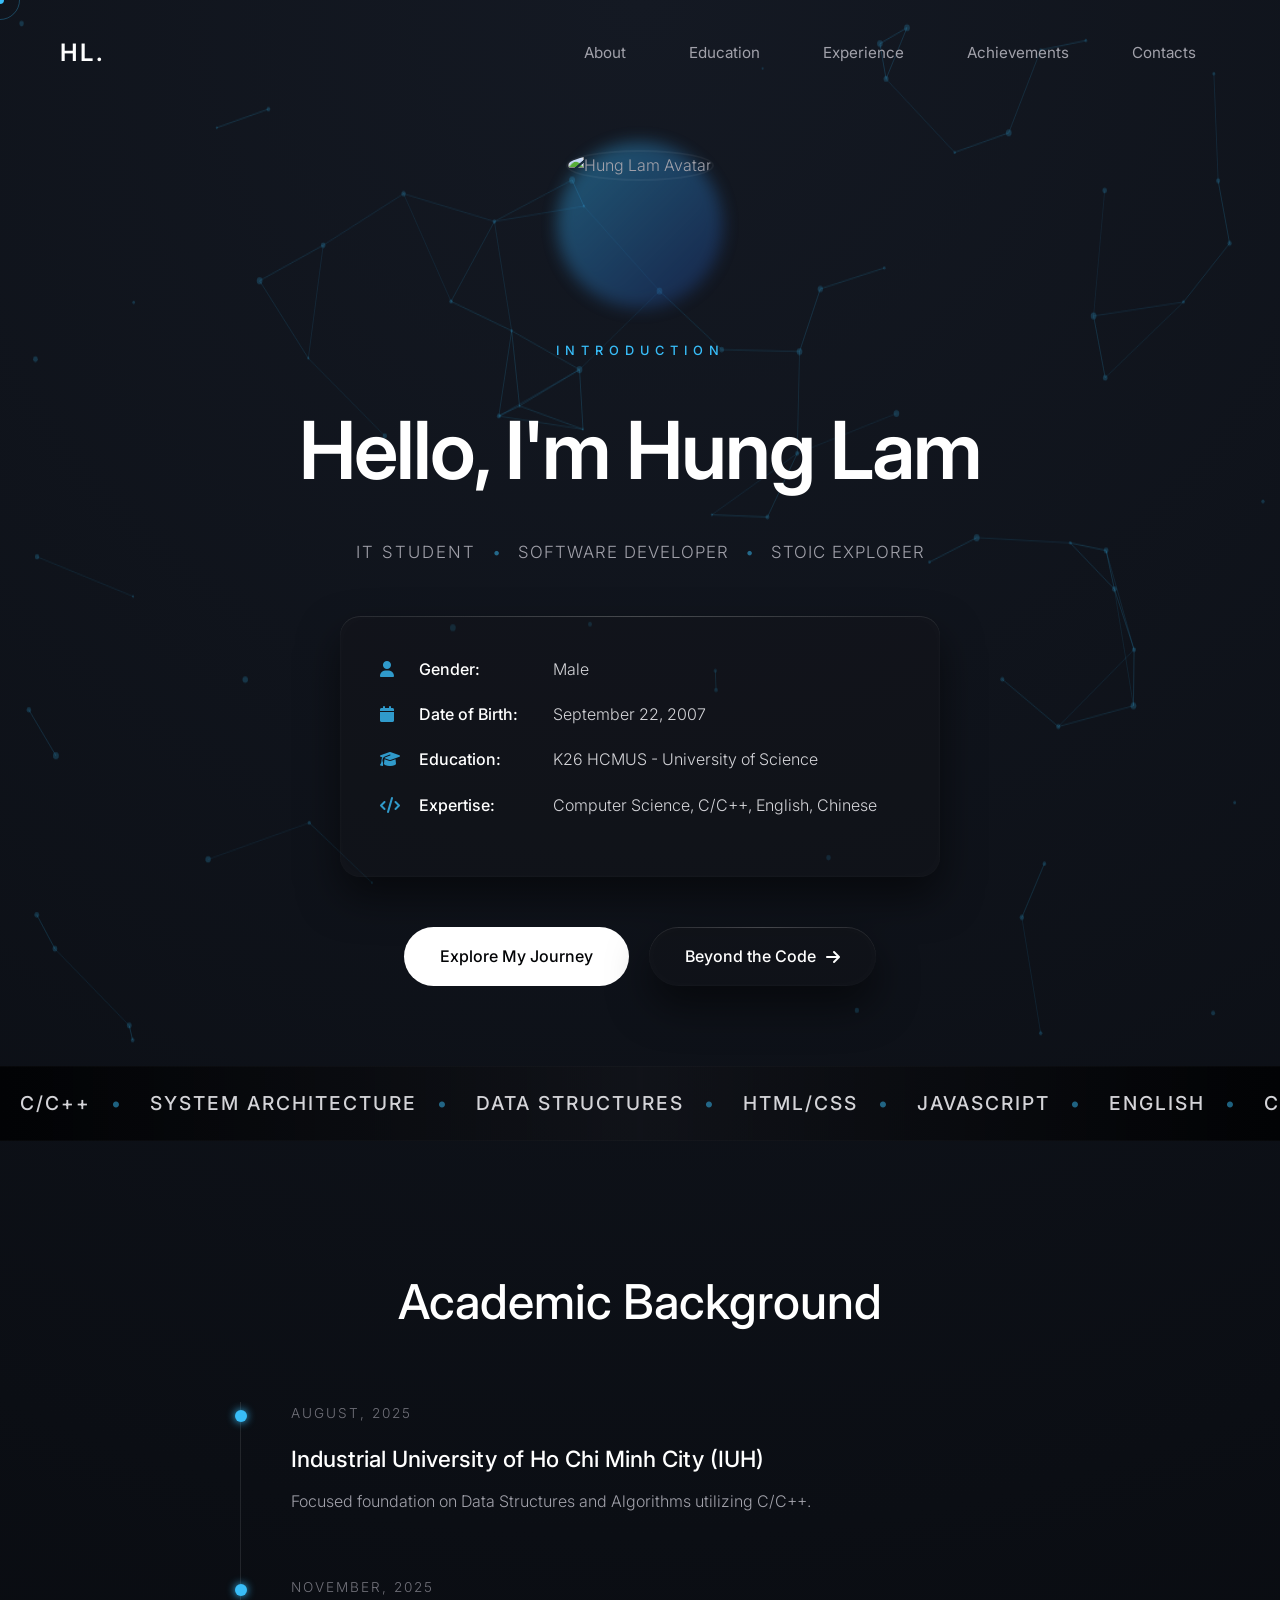
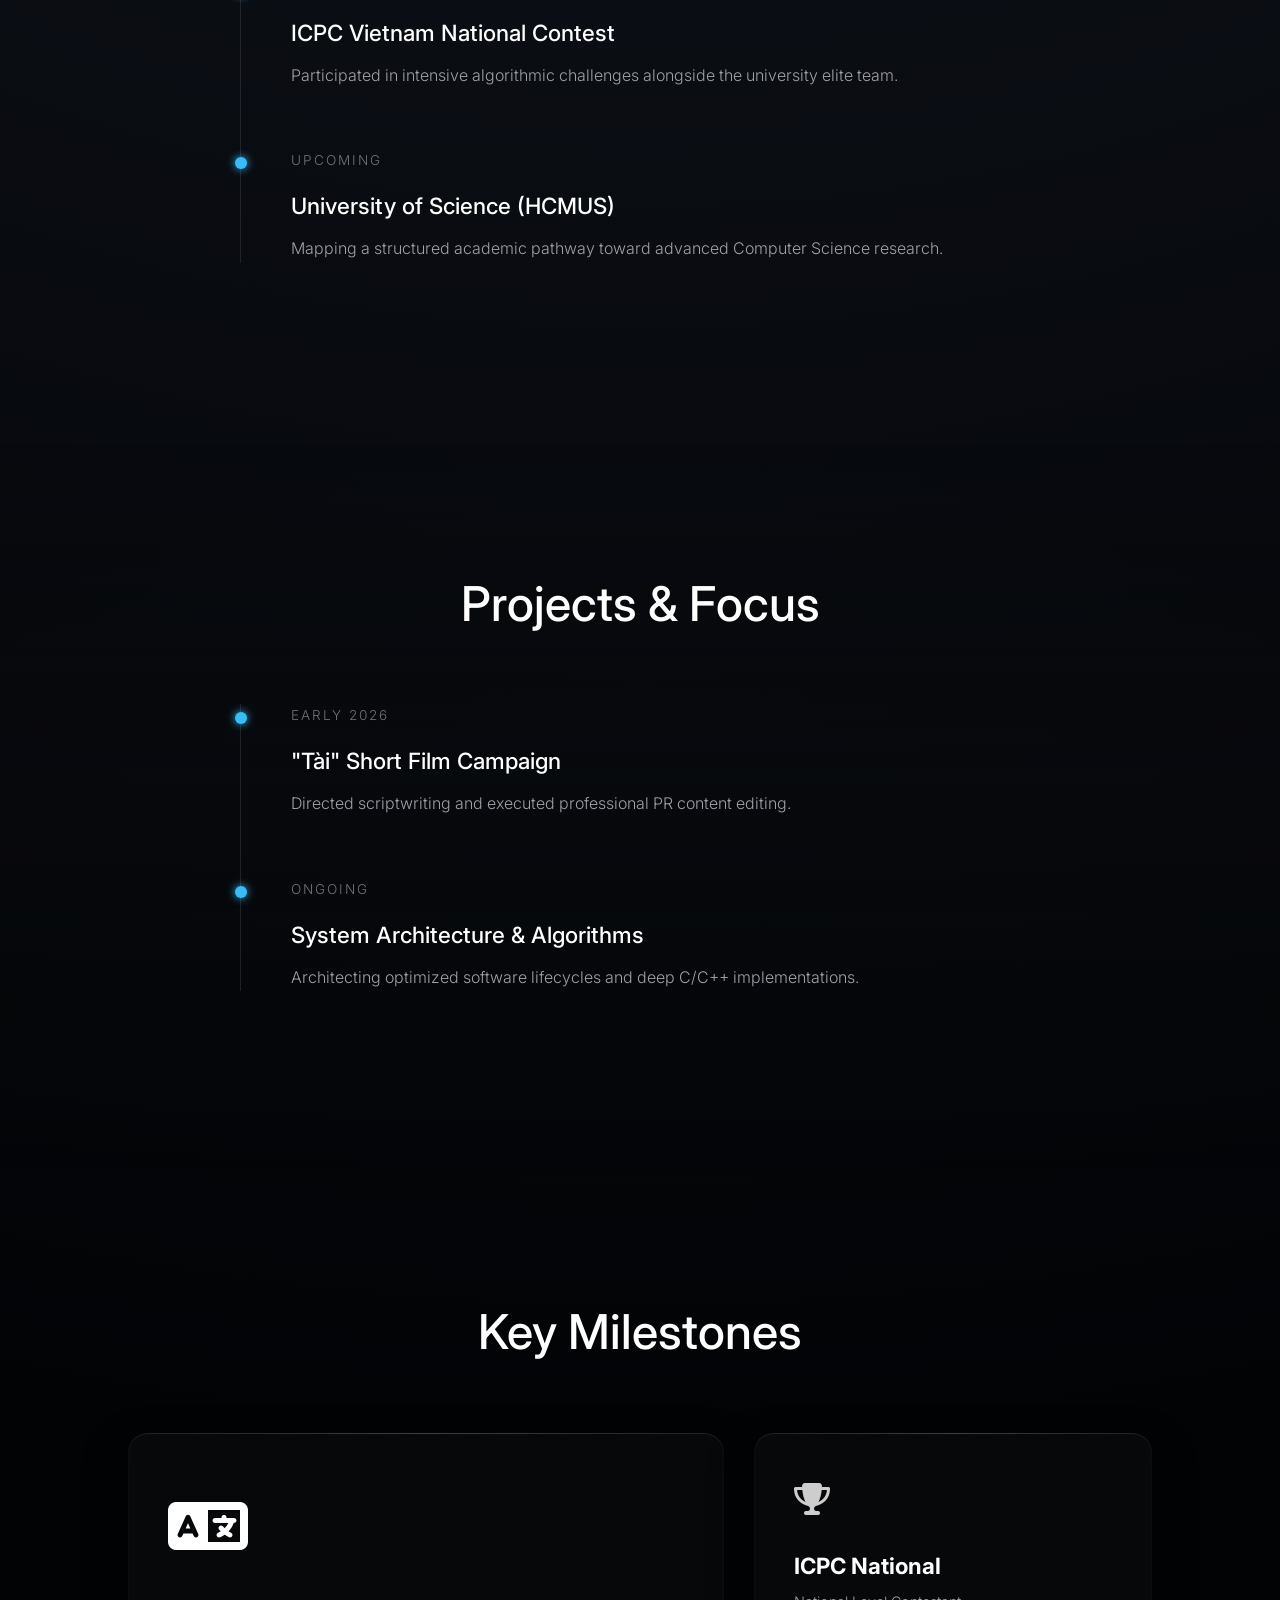
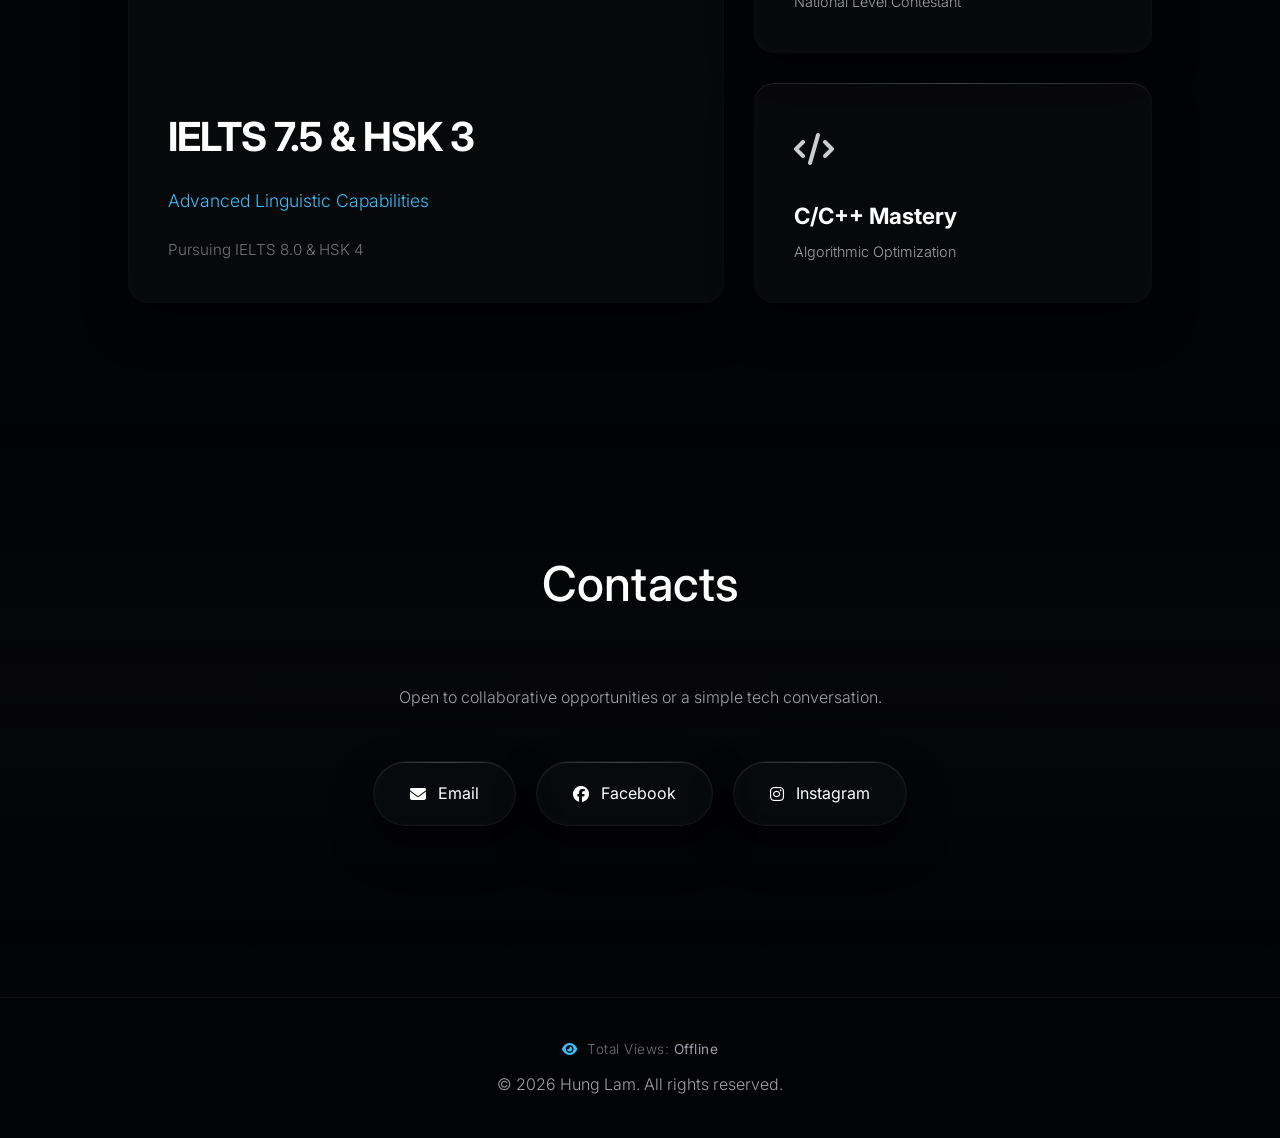
==== index.html @ 155fb76d "Little Update" ====
<!DOCTYPE html>
<html lang="en">
<head>
    <meta charset="UTF-8">
    <meta name="viewport" content="width=device-width, initial-scale=1.0">
    <title>Hung Lam | Premium Portfolio</title>
    
    <!-- SEO & Open Graph Meta Tags -->
    <meta name="description" content="Hung Lam - Software Developer & IT Student. Exploring System Architecture, C/C++ and Aesthetic Web Design.">
    <meta property="og:title" content="Hung Lam | Premium Portfolio">
    <meta property="og:description" content="Software Developer & IT Student. Exploring System Architecture, C/C++ and Aesthetic Web Design.">
    <meta property="og:image" content="https://raw.githubusercontent.com/07hunglam/my-portifolio/main/hunglam.jpg">
    <meta property="og:url" content="https://hunglam.dev">
    <meta property="og:type" content="website">
    <meta name="twitter:card" content="summary_large_image">
    
    <link rel="icon" type="image/png" href="logo.avif">
    <link rel="stylesheet" href="style.css">
    <link href="https://fonts.googleapis.com/css2?family=Inter:wght@300;400;500;600&display=swap" rel="stylesheet">
    <link rel="stylesheet" href="https://cdnjs.cloudflare.com/ajax/libs/font-awesome/6.4.0/css/all.min.css">
</head>
<body>

    <!-- PRELOADER -->
    <div id="preloader">
        <div class="preloader-content">
            <div class="logo-outline">HL.</div>
            <div class="loading-bar-container">
                <div class="loading-bar"></div>
            </div>
        </div>
    </div>    <div class="custom-cursor"></div>
    <div class="custom-cursor-follower"></div>

    <div class="page-transition">
        
        <div class="shape shape-1"></div>
        <div class="shape shape-2"></div>
        <div class="shape shape-3"></div>

        <nav class="navbar scroll-animate" style="--delay: 0.05s;">
            <div class="nav-logo">HL.</div>
            <ul class="nav-links">
                <div class="nav-indicator"></div>
                <li><a href="#about">About</a></li>
                <li><a href="#education">Education</a></li>
                <li><a href="#experience">Experience</a></li>
                <li><a href="#achievements">Achievements</a></li>
                <li><a href="#contact">Contacts</a></li>
            </ul>
        </nav>

        <header class="hero" id="about">
            <canvas id="hero-canvas"></canvas>
            <div class="hero-content">
                <div class="hero-avatar scroll-animate" style="--delay: 0.1s">
                    <div class="liquid-ring"></div>
                    <img src="hunglam.jpg" alt="Hung Lam Avatar">
                </div>

                <p class="greeting scroll-animate" style="--delay: 0.15s">INTRODUCTION</p>
                <h1 class="scroll-animate" style="--delay: 0.2s">Hello, I'm Hung Lam</h1>
                <p class="tagline scroll-animate" style="--delay: 0.25s">
                    <span style="letter-spacing: 2px;">IT STUDENT</span> 
                    <span class="accent-dot">•</span> SOFTWARE DEVELOPER 
                    <span class="accent-dot">•</span> STOIC EXPLORER
                </p>
                
                <div class="personal-info-card glass-panel scroll-animate" style="--delay: 0.3s">
                    <ul>
                        <li><i class="fa-solid fa-user"></i> <strong>Gender:</strong> Male</li>
                        <li><i class="fa-solid fa-calendar"></i> <strong>Date of Birth:</strong> September 22, 2007</li>
                        <li><i class="fa-solid fa-graduation-cap"></i> <strong>Education:</strong> K26 HCMUS - University of Science</li>
                        <li><i class="fa-solid fa-code"></i> <strong>Expertise:</strong> Computer Science, C/C++, English, Chinese</li>
                    </ul>
                </div>
                
                <div class="hero-buttons scroll-animate" style="--delay: 0.35s">
                    <a href="#experience" class="btn-primary">Explore My Journey</a>
                    <a href="about.html" class="btn-secondary glass-panel">Beyond the Code <i class="fa-solid fa-arrow-right"></i></a>
                </div>
            </div>
        </header>

        <!-- INFINITE SKILLS MARQUEE -->
        <div class="marquee-container scroll-animate" style="--delay: 0.4s">
            <div class="marquee-content">
                <span>C/C++</span><span class="dot">•</span>
                <span>System Architecture</span><span class="dot">•</span>
                <span>Data Structures</span><span class="dot">•</span>
                <span>HTML/CSS</span><span class="dot">•</span>
                <span>JavaScript</span><span class="dot">•</span>
                <span>English</span><span class="dot">•</span>
                <span>Chinese</span><span class="dot">•</span>
                <!-- Duplicate for seamless scroll -->
                <span>C/C++</span><span class="dot">•</span>
                <span>System Architecture</span><span class="dot">•</span>
                <span>Data Structures</span><span class="dot">•</span>
                <span>HTML/CSS</span><span class="dot">•</span>
                <span>JavaScript</span><span class="dot">•</span>
                <span>English</span><span class="dot">•</span>
                <span>Chinese</span><span class="dot">•</span>
            </div>
        </div>

        <section id="education" class="section">
            <h2 class="section-title scroll-animate" style="--delay: 0.05s">Academic Background</h2>
            <div class="timeline">
                <div class="timeline-item scroll-animate" style="--delay: 0.1s">
                    <span class="date">August, 2025</span>
                    <h3>Industrial University of Ho Chi Minh City (IUH)</h3>
                    <p>Focused foundation on Data Structures and Algorithms utilizing C/C++.</p>
                </div>
                <div class="timeline-item scroll-animate" style="--delay: 0.15s">
                    <span class="date">November, 2025</span>
                    <h3>ICPC Vietnam National Contest</h3>
                    <p>Participated in intensive algorithmic challenges alongside the university elite team.</p>
                </div>
                <div class="timeline-item scroll-animate" style="--delay: 0.2s">
                    <span class="date">Upcoming</span>
                    <h3>University of Science (HCMUS)</h3>
                    <p>Mapping a structured academic pathway toward advanced Computer Science research.</p>
                </div>
            </div>
        </section>

        <section id="experience" class="section bg-darker">
            <h2 class="section-title scroll-animate" style="--delay: 0.05s">Projects & Focus</h2>
            <div class="timeline">
                <div class="timeline-item scroll-animate" style="--delay: 0.1s">
                    <span class="date">Early 2026</span>
                    <h3>"Tài" Short Film Campaign</h3>
                    <p>Directed scriptwriting and executed professional PR content editing.</p>
                </div>
                <div class="timeline-item scroll-animate" style="--delay: 0.15s">
                    <span class="date">Ongoing</span>
                    <h3>System Architecture & Algorithms</h3>
                    <p>Architecting optimized software lifecycles and deep C/C++ implementations.</p>
                </div>
            </div>
        </section>

        <section id="achievements" class="section">
            <h2 class="section-title scroll-animate" style="--delay: 0.05s">Key Milestones</h2>
            <div class="achievements-grid">
                <div class="achievement-card ach-large glass-panel scroll-animate" style="--delay: 0.1s">
                    <div class="ach-icon"><i class="fa-solid fa-language"></i></div>
                    <div>
                        <h3>IELTS 7.5 & HSK 3</h3>
                        <p>Advanced Linguistic Capabilities</p>
                        <span style="color: #71717a; font-size: 0.95rem;">Pursuing IELTS 8.0 & HSK 4</span>
                    </div>
                </div>
                
                <div class="achievement-card ach-small glass-panel scroll-animate" style="--delay: 0.15s">
                    <div class="ach-icon"><i class="fa-solid fa-trophy"></i></div>
                    <h3>ICPC National</h3>
                    <p style="color: #a1a1aa; font-size: 0.9rem;">National Level Contestant</p>
                </div>
                
                <div class="achievement-card ach-small glass-panel scroll-animate" style="--delay: 0.2s">
                    <div class="ach-icon"><i class="fa-solid fa-code"></i></div>
                    <h3>C/C++ Mastery</h3>
                    <p style="color: #a1a1aa; font-size: 0.9rem;">Algorithmic Optimization</p>
                </div>
            </div>
        </section>

        <section id="contact" class="section bg-darker">
            <h2 class="section-title scroll-animate" style="--delay: 0.05s">Contacts</h2>
            <div class="contact-container">
                <p class="scroll-animate" style="--delay: 0.1s">Open to collaborative opportunities or a simple tech conversation.</p>
                <div class="contact-links">
                    <a href="mailto:hunglam220907@gmail.com" class="social-btn glass-panel scroll-animate" style="--delay: 0.15s"><i class="fa-solid fa-envelope"></i> Email</a>
                    <a href="https://www.facebook.com/07.hunglam/" target="_blank" class="social-btn glass-panel scroll-animate" style="--delay: 0.2s"><i class="fa-brands fa-facebook"></i> Facebook</a>
                    <a href="https://www.instagram.com/07_hunglam/" target="_blank" class="social-btn glass-panel scroll-animate" style="--delay: 0.25s"><i class="fa-brands fa-instagram"></i> Instagram</a>
                </div>
            </div>
        </section>

        <footer>
            <div class="footer-analytics" style="font-size: 0.85rem; color: #71717a; margin-bottom: 10px; font-weight: 300; letter-spacing: 0.5px;">
                <i class="fa-solid fa-eye" style="margin-right: 5px; color: #38bdf8;"></i> Total Views: <span id="view-counter" style="color: #a1a1aa; font-weight: 400;">Loading...</span>
            </div>
            <p>&copy; 2026 Hung Lam. All rights reserved.</p>
            <a href="#about" class="back-to-top" id="backToTop">
                <i class="fa-solid fa-arrow-up"></i>
            </a>
        </footer>
    </div>

    <script src="js/main.js"></script>
    
</body>
</html>
---- style.css ----
/* ====================================================
   RESET & CƠ BẢN
   ==================================================== */
@import url('https://fonts.googleapis.com/css2?family=Playfair+Display:ital,wght@0,400;0,600;0,700;1,400;1,600;1,700&display=swap');

* { margin: 0; padding: 0; box-sizing: border-box; font-family: 'Inter', sans-serif; }
html { scroll-behavior: smooth; }
body {
    background-color: #020305; color: #a1a1aa; line-height: 1.7; font-weight: 300;
    position: relative; overflow-x: hidden;
    background-image: radial-gradient(circle at 50% 0%, rgba(20,25,35,1) 0%, rgba(2,3,5,1) 70%);
}

/* --- SCROLLBAR SIÊU MỎNG CHUẨN APPLE (3px) --- */
::-webkit-scrollbar { width: 3px; height: 3px; }
::-webkit-scrollbar-track { background: #020305; }
::-webkit-scrollbar-thumb { background: var(--accent-color, #38bdf8); border-radius: 10px; }

/* ====================================================
   HIỆU ỨNG CHUYỂN TRANG
   ==================================================== */
.page-transition { animation: pageFadeIn 0.8s cubic-bezier(0.16, 1, 0.3, 1) forwards; will-change: opacity, transform; }
@keyframes pageFadeIn { from { opacity: 0; transform: translateY(15px); } to { opacity: 1; transform: translateY(0); } }

/* ====================================================
   LỚP KÍNH PREMIUM (INSET SHADOW 3 LỚP + MƯỢT HƠN)
   ==================================================== */
.glass-panel {
    background: rgba(20, 21, 26, 0.3);
    backdrop-filter: blur(16px) saturate(180%); -webkit-backdrop-filter: blur(16px) saturate(180%);
    border-radius: 20px; position: relative; overflow: hidden;
    box-shadow: 
        0 20px 40px rgba(0, 0, 0, 0.5), 
        inset 0 1px 0 rgba(255, 255, 255, 0.08), 
        inset 0 0 20px rgba(255, 255, 255, 0.02),
        inset 0 0 0 1px rgba(255, 255, 255, 0.01);
}

.glass-panel::before {
    content: ''; position: absolute; top: 0; left: 0; right: 0; height: 1px;
    background: linear-gradient(90deg, transparent 0%, rgba(255,255,255,0.15) 50%, transparent 100%);
    z-index: 10; pointer-events: none;
}

.glass-panel::after {
    content: ''; position: absolute; top: 0; left: -150%; width: 50%; height: 100%;
    background: linear-gradient(to right, transparent, rgba(255,255,255,0.03), transparent);
    transform: skewX(-25deg);
    transition: transform 1.2s cubic-bezier(0.16, 1, 0.3, 1);
    z-index: 10; pointer-events: none;
}
.glass-panel:hover::after { transform: translateX(350%); }

/* ====================================================
   NAVBAR & HERO SECTION
   ==================================================== */
.navbar {
    position: fixed; top: 0; width: 100%; display: flex; justify-content: space-between; align-items: center;
    padding: 30px 60px; z-index: 1000; background: transparent; transition: padding 0.4s ease, background-color 0.4s ease;
}

.navbar.scrolled {
    background: rgba(2, 3, 5, 0.6); 
    backdrop-filter: blur(28px) saturate(180%); -webkit-backdrop-filter: blur(28px) saturate(180%);
    padding: 15px 60px;
    border-bottom: 1px solid rgba(255, 255, 255, 0.03);
    box-shadow: 0 10px 30px rgba(0, 0, 0, 0.5);
}

.nav-logo { font-size: 1.5rem; font-weight: 600; color: #ffffff; letter-spacing: 3px; }
.nav-links { list-style: none; display: flex; gap: 15px; position: relative; }
.nav-indicator {
    position: absolute; background: rgba(255, 255, 255, 0.08); 
    border-radius: 50px; transition: all 0.3s cubic-bezier(0.25, 1, 0.3, 1);
    opacity: 0; transform: scale(0.8); pointer-events: none; z-index: 0;
}
.nav-links li { position: relative; z-index: 1; }
.nav-links a { display: inline-block; color: #a1a1aa; text-decoration: none; font-weight: 400; font-size: 0.95rem; padding: 10px 24px; transition: color 0.3s; }
.nav-links li:hover a { color: #ffffff; }

.hero { min-height: 100vh; display: flex; justify-content: center; align-items: center; text-align: center; padding-top: 150px; padding-bottom: 80px; position: relative; z-index: 10; }
.hero-avatar { width: 150px; height: 150px; margin: 0 auto 40px; position: relative; }
.hero-avatar img { width: 100%; height: 100%; object-fit: cover; border-radius: 50%; position: relative; z-index: 2; border: 2px solid rgba(255,255,255,0.05); }
.liquid-ring { position: absolute; top: -8px; left: -8px; right: -8px; bottom: -8px; background: linear-gradient(135deg, #38bdf8, #1e3a8a); z-index: 1; opacity: 0.4; filter: blur(8px); border-radius: 50%; }

.greeting { font-size: 0.8rem; letter-spacing: 6px; color: #38bdf8; margin-bottom: 20px; font-weight: 500;}
.hero h1 { font-size: 5rem; font-weight: 600; color: #ffffff; margin-bottom: 20px; letter-spacing: -2px; }
.tagline { font-size: 1.05rem; color: #a1a1aa; margin-bottom: 50px; letter-spacing: 1px; }
.tagline .accent-dot { color: #38bdf8; margin: 0 10px; opacity: 0.5; }

.personal-info-card { padding: 40px; max-width: 600px; margin: 0 auto 50px; text-align: left; }
.personal-info-card li { margin-bottom: 18px; font-size: 1rem; color: #d4d4d8; list-style: none;}
.personal-info-card li strong { color: #ffffff; font-weight: 500; display: inline-block; width: 130px;}
.personal-info-card i { color: #38bdf8; margin-right: 15px; width: 20px; opacity: 0.8;}

.hero-buttons { display: flex; justify-content: center; gap: 20px; }
.btn-primary, .btn-secondary { display: inline-flex; align-items: center; justify-content: center; gap: 10px; padding: 16px 36px; text-decoration: none; font-weight: 500; border-radius: 50px; transition: transform 0.2s ease, box-shadow 0.2s; }
.btn-primary { background: #ffffff; color: #020305; }
.btn-primary:hover { transform: translateY(-2px); box-shadow: 0 10px 20px rgba(255,255,255,0.1); }
.btn-secondary { color: #ffffff; }
.btn-secondary:hover { transform: translateY(-2px); border-color: rgba(56, 189, 248, 0.5); }

/* ====================================================
   TIMELINE
   ==================================================== */
.timeline { max-width: 800px; margin: 0 auto; border-left: 1px solid rgba(255, 255, 255, 0.1); padding-left: 50px; }
.timeline-item { margin-bottom: 60px; position: relative; transition: transform 0.2s ease; cursor: pointer; }
.timeline-item:hover { transform: translateX(5px); }

.timeline-item::before {
    content: ''; position: absolute; left: -56px; top: 8px; width: 12px; height: 12px;
    background: #38bdf8; border-radius: 50%; box-shadow: 0 0 8px #38bdf8;
    animation: pulseDot 2.5s infinite;
}
@keyframes pulseDot {
    0% { box-shadow: 0 0 0 0 rgba(56, 189, 248, 0.5); }
    70% { box-shadow: 0 0 0 12px rgba(56, 189, 248, 0); }
    100% { box-shadow: 0 0 0 0 rgba(56, 189, 248, 0); }
}

.timeline-item h3 { color: #ffffff; font-size: 1.4rem; font-weight: 500; margin-bottom: 10px; }
.timeline-item:hover h3 { color: #38bdf8; }
.timeline-item .date { display: block; color: #71717a; font-size: 0.85rem; letter-spacing: 2px; margin-bottom: 15px; text-transform: uppercase; }

/* ====================================================
   THÀNH TỰU 
   ==================================================== */
.achievements-grid { display: grid; grid-template-columns: 1.5fr 1fr; gap: 30px; max-width: 1100px; margin: 0 auto; }
.achievement-card { padding: 40px; display: flex; flex-direction: column; justify-content: space-between; transition: transform 0.2s ease, border-color 0.2s; cursor: pointer; }
.achievement-card:hover { transform: translateY(-3px); border-color: rgba(56, 189, 248, 0.3); }
.ach-large { grid-row: span 2; }
.ach-large .ach-icon { font-size: 4rem; margin-bottom: 40px; color: #ffffff; }
.ach-large h3 { font-size: 2.5rem; letter-spacing: -1px; margin-bottom: 15px; color: #ffffff; }
.ach-large p { font-size: 1.1rem; color: #38bdf8; margin-bottom: 20px;}
.ach-small { height: 220px; }
.ach-small .ach-icon { font-size: 2rem; margin-bottom: 20px; color: #ffffff; opacity: 0.8; }
.ach-small h3 { font-size: 1.4rem; color: #ffffff; margin-bottom: 5px; }

/* ====================================================
   SCROLL ANIMATIONS 
   ==================================================== */
.scroll-animate {
    opacity: 0; transform: translateY(15px); 
    transition: opacity 0.5s ease-out, transform 0.5s ease-out;
    transition-delay: var(--delay, 0.05s); will-change: opacity, transform; 
}
.scroll-animate.show { opacity: 1; transform: translateY(0); }

.section { padding: 120px 10%; position: relative; z-index: 10; }
.section-title { font-size: 3rem; color: #ffffff; margin-bottom: 60px; text-align: center; font-weight: 500; }
.bg-darker { background: linear-gradient(180deg, rgba(10,11,15,0) 0%, rgba(10,11,15,0.4) 50%, rgba(10,11,15,0) 100%); }

.contact-container { text-align: center; max-width: 650px; margin: 0 auto; }
.contact-links { display: flex; justify-content: center; gap: 20px; margin-top: 50px; }
.social-btn { padding: 18px 36px; color: #ffffff; text-decoration: none; border-radius: 50px; font-weight: 400; display: flex; align-items: center; gap: 12px; transition: transform 0.2s, color 0.2s; border: 1px solid rgba(255,255,255,0.05); }
.social-btn:hover { transform: translateY(-2px); color: #38bdf8;}

footer { text-align: center; padding: 40px 0; border-top: 1px solid rgba(255,255,255,0.05); margin-top: 50px; }

/* ====================================================
   HOVER GLASS PANEL GLOW EFFECT
   ==================================================== */
.glass-panel {
    transition: transform 0.3s cubic-bezier(0.16, 1, 0.3, 1), border-color 0.3s ease, box-shadow 0.3s ease;
    will-change: transform, box-shadow;
}
.glass-panel:hover {
    border-color: rgba(var(--accent-rgb, 56, 189, 248), 0.2) !important;
    box-shadow: 
        0 30px 60px rgba(0, 0, 0, 0.5), 
        0 0 40px rgba(var(--accent-rgb, 56, 189, 248), 0.15),
        inset 0 1px 0 rgba(255, 255, 255, 0.15) !important;
}

/* ====================================================
   CUSTOM MAGNETIC CURSOR DESIGN
   ==================================================== */
@media (min-width: 901px) {
    body { cursor: none; }
    a, button, .social-btn, .btn-primary, .btn-secondary, .nav-links a { cursor: none; }
    
    .custom-cursor {
        width: 8px; height: 8px; background-color: var(--accent-color, #38bdf8);
        border-radius: 50%; position: fixed; transform: translate(-50%, -50%);
        pointer-events: none; z-index: 9999; transition: width 0.2s, height 0.2s;
    }
    .custom-cursor-follower {
        width: 40px; height: 40px; border: 1px solid rgba(var(--accent-rgb, 56, 189, 248), 0.3);
        border-radius: 50%; position: fixed; transform: translate(-50%, -50%);
        pointer-events: none; z-index: 9998;
        transition: transform 0.08s cubic-bezier(0.25, 1, 0.5, 1), width 0.2s, height 0.2s, border-radius 0.2s, background-color 0.2s;
    }
    .custom-cursor.hovered { scale: 0; }
    .custom-cursor-follower.hovered {
        width: 50px; height: 50px; background: rgba(var(--accent-rgb, 56, 189, 248), 0.1); border-color: var(--accent-color, #38bdf8);
    }
    .custom-cursor-follower.magnetic {
        border-radius: 50px; background: rgba(var(--accent-rgb, 56, 189, 248), 0.15); border-color: var(--accent-color, #38bdf8);
    }
}

/* ====================================================
   GIAO DIỆN ĐIỆN THOẠI
   ==================================================== */
@media (max-width: 900px) {
    .shape { display: none !important; }
    .navbar { padding: 15px 0; flex-direction: column; align-items: flex-start; gap: 15px; width: 100vw; overflow: hidden; }
    .navbar.scrolled { padding: 10px 0; }
    .nav-logo { padding: 0 5%; }
    .nav-links { width: 100%; display: flex; flex-wrap: nowrap; overflow-x: auto; -webkit-overflow-scrolling: touch; justify-content: flex-start; padding: 0 5% 5px 5%; gap: 12px; }
    .nav-links::-webkit-scrollbar { display: none; }
    .nav-links { -ms-overflow-style: none; scrollbar-width: none; }
    .nav-links li { flex-shrink: 0; }
    .nav-links a { display: block; white-space: nowrap; padding: 10px 22px; font-size: 0.9rem; background: rgba(255, 255, 255, 0.08); border-radius: 50px; border: 1px solid rgba(255, 255, 255, 0.05); }
    .nav-indicator { display: none !important; }
    .hero { padding-top: 130px; padding-bottom: 50px; }
    .hero h1 { font-size: 3.2rem; }
    .tagline span { display: block; margin-bottom: 5px; }
    .tagline .accent-dot { display: none; }
    .personal-info-card { width: 100%; margin: 0 auto 40px; padding: 25px 20px; box-sizing: border-box; }
    .personal-info-card li { font-size: 0.9rem; margin-bottom: 12px; word-wrap: break-word; }
    .personal-info-card li strong { display: inline-block; width: auto; min-width: 90px; color: #38bdf8; margin-right: 5px; }
    .personal-info-card i { display: none; }
    .hero-buttons { flex-direction: column; width: 100%; padding: 0 5%; gap: 15px; }
    .btn-primary, .btn-secondary { width: 100%; justify-content: center; font-size: 0.95rem; }
    .section { padding: 80px 5%; }
    .section-title { font-size: 2.2rem; margin-bottom: 40px; }
    .timeline { padding-left: 20px; }
    .timeline-item::before { left: -26.5px; width: 10px; height: 10px; }
    .timeline-item h3 { font-size: 1.2rem; }
    .achievements-grid { grid-template-columns: 1fr; gap: 20px;}
    .ach-large { grid-row: auto; padding: 30px; }
    .ach-large .ach-icon { font-size: 3rem; margin-bottom: 20px; }
    .ach-large h3 { font-size: 2rem; }
    .ach-small { height: auto; padding: 25px; }
    .contact-links { flex-direction: column; gap: 15px; }
    .social-btn { width: 100%; justify-content: center; }
}
/* --- NÚT CUỘN LÊN ĐẦU TRANG SMART BACK-TO-TOP --- */
.back-to-top {
    position: absolute;
    bottom: 40px;
    right: 40px;
    width: 46px;
    height: 46px;
    border-radius: 50%;
    background: rgba(20, 21, 26, 0.7); /* Lớp nền kính mờ nhẹ */
    backdrop-filter: blur(8px);
    -webkit-backdrop-filter: blur(8px);
    border: 1px solid rgba(255, 255, 255, 0.05);
    z-index: 999;
    display: flex;
    align-items: center;
    justify-content: center;
    color: #fff;
    text-decoration: none;
    opacity: 0;
    pointer-events: none;
    transition: opacity 0.4s ease, border-color 0.3s, box-shadow 0.3s;
    will-change: top;
}

/* Hiển thị khi người dùng cuộn xuống */
.back-to-top.visible {
    opacity: 1;
    pointer-events: auto;
    transform: translateY(0);
}

.back-to-top i {
    font-size: 0.95rem;
    transition: transform 0.3s;
}

/* Hiệu ứng nhích nhẹ mũi tên lên khi di chuột vào */
.back-to-top:hover i {
    transform: translateY(-3px);
    color: var(--accent-color, #38bdf8);
}

/* Tối ưu hiển thị trên điện thoại */
/* ====================================================
   GIAO DIỆN ĐIỆN THOẠI NÂNG CẤP (APP-LIKE EXPERIENCE)
   ==================================================== */
@media (max-width: 900px) {
    .shape { display: none !important; }

    .page-transition { 
        display: flex; 
        flex-direction: column;
    }

    /* --- Ý TƯỞNG 1: THANH ĐIỀU HƯỚNG ĐÁY (BOTTOM TAB BAR) --- */
    /* --- HIỆU ỨNG LIQUID GLASS CHO NAVBAR --- */
    .navbar {
        order: 2;
        position: relative !important;
        top: auto !important;
        bottom: auto !important;
        left: auto !important;
        margin: 10px auto 60px auto !important;
        width: 90vw !important;
        padding: 0 !important;
        flex-direction: row; 
        border-radius: 20px;
        
        /* Chìa khóa Liquid Glass: Nền cực trong, Blur cực mạnh */
        background: rgba(10, 12, 16, 0.35) !important;
        backdrop-filter: blur(35px) saturate(200%);
        -webkit-backdrop-filter: blur(35px) saturate(200%);
        border: 1px solid rgba(255, 255, 255, 0.05);
        /* Thêm ánh sáng lồi (inset) bóng bẩy như giọt nước */
        box-shadow: 
            0 20px 40px rgba(0, 0, 0, 0.4), 
            inset 0 1px 1px rgba(255, 255, 255, 0.15), 
            inset 0 -1px 1px rgba(255, 255, 255, 0.02);
        z-index: 1000;
    }
    #education { order: 3; }
    #experience { order: 4; }
    #achievements { order: 5; }
    #contact { order: 6; }
    footer { order: 7; }
    .nav-logo { display: none; } /* Ẩn logo để nhường chỗ cho Tab Bar */
    .nav-indicator { display: none !important; }

    /* --- Ý TƯỞNG 4: MẶT NẠ MỜ DẦN 2 BÊN VIỀN (FADE-OUT MASK) --- */
    .nav-links {
        width: 100%;
        display: flex;
        flex-wrap: nowrap;
        overflow-x: auto;
        -webkit-overflow-scrolling: touch;
        padding: 12px 15px;
        gap: 12px;
        scrollbar-width: none;
        /* Áp dụng Mask mờ dần ở mép trái và mép phải */
        -webkit-mask-image: linear-gradient(to right, transparent, black 5%, black 95%, transparent);
        mask-image: linear-gradient(to right, transparent, black 5%, black 95%, transparent);
    }
    .nav-links::-webkit-scrollbar { display: none; }
    .nav-links li { flex-shrink: 0; }
    .nav-links a {
        display: block;
        padding: 10px 22px;
        font-size: 0.9rem;
        background: rgba(255, 255, 255, 0.05);
        border-radius: 50px;
        border: 1px solid rgba(255, 255, 255, 0.02);
    }

    /* Đẩy vùng Hero xuống vì navbar không còn chiếm chỗ phía trên */
    .hero { order: 1; padding-top: 100px; padding-bottom: 20px; min-height: auto; }
    .hero h1 { font-size: 3.2rem; }
    .tagline span { display: block; margin-bottom: 5px; }
    .tagline .accent-dot { display: none; }
    .personal-info-card { width: 100%; margin: 0 auto 40px; padding: 25px 20px; box-sizing: border-box; }
    .personal-info-card li { font-size: 0.9rem; margin-bottom: 12px; word-wrap: break-word; }
    .personal-info-card li strong { display: inline-block; width: auto; min-width: 90px; color: #38bdf8; margin-right: 5px; }
    .personal-info-card i { display: none; }
    .hero-buttons { flex-direction: column; width: 100%; padding: 0 5%; gap: 15px; }
    .btn-primary, .btn-secondary { width: 100%; justify-content: center; font-size: 0.95rem; }

    .section { padding: 80px 5%; }
    .section-title { font-size: 2.2rem; margin-bottom: 40px; }
    .timeline { padding-left: 20px; }
    .timeline-item::before { left: -26.5px; width: 10px; height: 10px; }
    .timeline-item h3 { font-size: 1.2rem; }

    /* --- TỐI ƯU HIỂN THỊ THẺ MILESTONES (DỄ NHÌN, CÂN ĐỐI) --- */
    .achievements-grid {
        display: flex !important;
        flex-wrap: nowrap;
        overflow-x: auto;
        scroll-snap-type: x mandatory;
        scroll-padding: 0 7.5vw; /* Căn chỉnh hoàn hảo để thẻ nằm chính giữa */
        gap: 20px; /* Tăng khoảng cách không gian trống giữa các thẻ */
        padding-bottom: 25px;
        -webkit-overflow-scrolling: touch;
        scrollbar-width: thin;
        scrollbar-color: var(--accent-color, #38bdf8) rgba(255, 255, 255, 0.05);
        -webkit-mask-image: linear-gradient(to right, transparent, black 5%, black 95%, transparent);
        mask-image: linear-gradient(to right, transparent, black 5%, black 95%, transparent);
    }
    
    .achievements-grid::-webkit-scrollbar { display: block !important; height: 4px; }
    .achievements-grid::-webkit-scrollbar-track { background: rgba(255, 255, 255, 0.05); border-radius: 10px; margin: 0 5%; }
    .achievements-grid::-webkit-scrollbar-thumb { background: var(--accent-color, #38bdf8); border-radius: 10px; }

    .achievement-card {
        min-width: 75vw; /* Ép hẹp lại để thẻ tiếp theo luôn "ló" ra ở mép màn hình */
        min-height: 230px; /* Đồng bộ chiều cao cho mọi thẻ nhìn ngăn nắp hơn */
        scroll-snap-align: center; 
        flex-shrink: 0;
        padding: 30px 25px;
        display: flex;
        flex-direction: column;
        justify-content: center; /* Đẩy nội dung ra giữa trục dọc */
    }
    
    /* Cân đối lại tỷ lệ chữ cho vừa vặn, không bị tràn ngộp */
    .ach-large { padding: 30px 25px; }
    .ach-large .ach-icon { font-size: 2.2rem; margin-bottom: 15px; }
    .ach-large h3 { font-size: 1.6rem; letter-spacing: -0.5px; }
    .ach-large p { font-size: 0.95rem; margin-bottom: 15px; }
    
    .ach-small { padding: 30px 25px; }
    .ach-small .ach-icon { font-size: 1.8rem; margin-bottom: 12px; }
    .ach-small h3 { font-size: 1.3rem; }

    .contact-links { flex-direction: column; gap: 15px; }
    .social-btn { width: 100%; justify-content: center; }

    /* Nâng nút cuộn lên cao hơn một chút để tránh đè vào Tab Bar ở đáy */
    .back-to-top { bottom: 100px; right: 20px; width: 40px; height: 40px; }

    /* --- Ý TƯỞNG 3: PHẢN HỒI CHẠM VẬT LÝ (HAPTIC TOUCH MICRO-INTERACTIONS) --- */
    /* Khi ngón tay ấn vào nút, nút sẽ lún nhẹ xuống 5% */
    .btn-primary:active, 
    .btn-secondary:active, 
    .social-btn:active, 
    .achievement-card:active, 
    .nav-links a:active {
        transform: scale(0.95) !important;
        transition: transform 0.1s cubic-bezier(0.4, 0, 0.2, 1);
        filter: brightness(0.85);
    }
}

/* ====================================================
   PRELOADER
   ==================================================== */
#preloader {
    position: fixed;
    top: 0; left: 0; width: 100%; height: 100%;
    background-color: #020305;
    z-index: 99999;
    display: flex; justify-content: center; align-items: center;
    transition: opacity 0.5s ease;
}
.preloader-content {
    text-align: center;
}
.logo-outline {
    font-size: 4rem; font-weight: 700; color: transparent;
    -webkit-text-stroke: 1px var(--accent-color, #38bdf8);
    letter-spacing: 5px; margin-bottom: 20px;
    animation: pulse 1.5s infinite alternate;
}
.loading-bar-container {
    width: 200px; height: 2px; background: rgba(255,255,255,0.1);
    border-radius: 10px; overflow: hidden; margin: 0 auto;
}
.loading-bar {
    width: 0%; height: 100%; background: var(--accent-color, #38bdf8);
    animation: loadBar 1s cubic-bezier(0.4, 0, 0.2, 1) forwards;
}
@keyframes pulse {
    0% { opacity: 0.5; }
    100% { opacity: 1; text-shadow: 0 0 20px rgba(56,189,248,0.5); }
}
@keyframes loadBar {
    0% { width: 0%; }
    100% { width: 100%; }
}

/* ====================================================
   HERO CANVAS (BACKGROUND PARTICLES)
   ==================================================== */
#hero-canvas {
    position: absolute;
    top: 0; left: 0;
    width: 100%; height: 100%;
    z-index: 1; pointer-events: auto;
}
.hero .hero-content {
    position: relative; z-index: 10; pointer-events: none;
}
.hero .hero-content .hero-buttons, .hero .hero-content a {
    pointer-events: auto; /* allow clicks on buttons */
}

/* ====================================================
   INFINITE SKILLS MARQUEE
   ==================================================== */
.marquee-container {
    width: 100%; overflow: hidden; white-space: nowrap;
    background: linear-gradient(90deg, rgba(2,3,5,1) 0%, rgba(20,21,26,0.5) 50%, rgba(2,3,5,1) 100%);
    padding: 20px 0; border-top: 1px solid rgba(255,255,255,0.02); border-bottom: 1px solid rgba(255,255,255,0.02);
    position: relative; z-index: 10;
}
.marquee-content {
    display: inline-block;
    animation: marquee 25s linear infinite;
    font-size: 1.2rem; font-weight: 500; color: #d4d4d8; letter-spacing: 2px; text-transform: uppercase;
}
.marquee-content span {
    margin: 0 20px; transition: color 0.3s;
}
.marquee-content span:hover {
    color: var(--accent-color, #38bdf8);
}
.marquee-content .dot {
    color: var(--accent-color, #38bdf8); opacity: 0.5; margin: 0;
}
@keyframes marquee {
    0% { transform: translateX(0); }
    100% { transform: translateX(-50%); } /* Translate -50% because we duplicated the content */
}
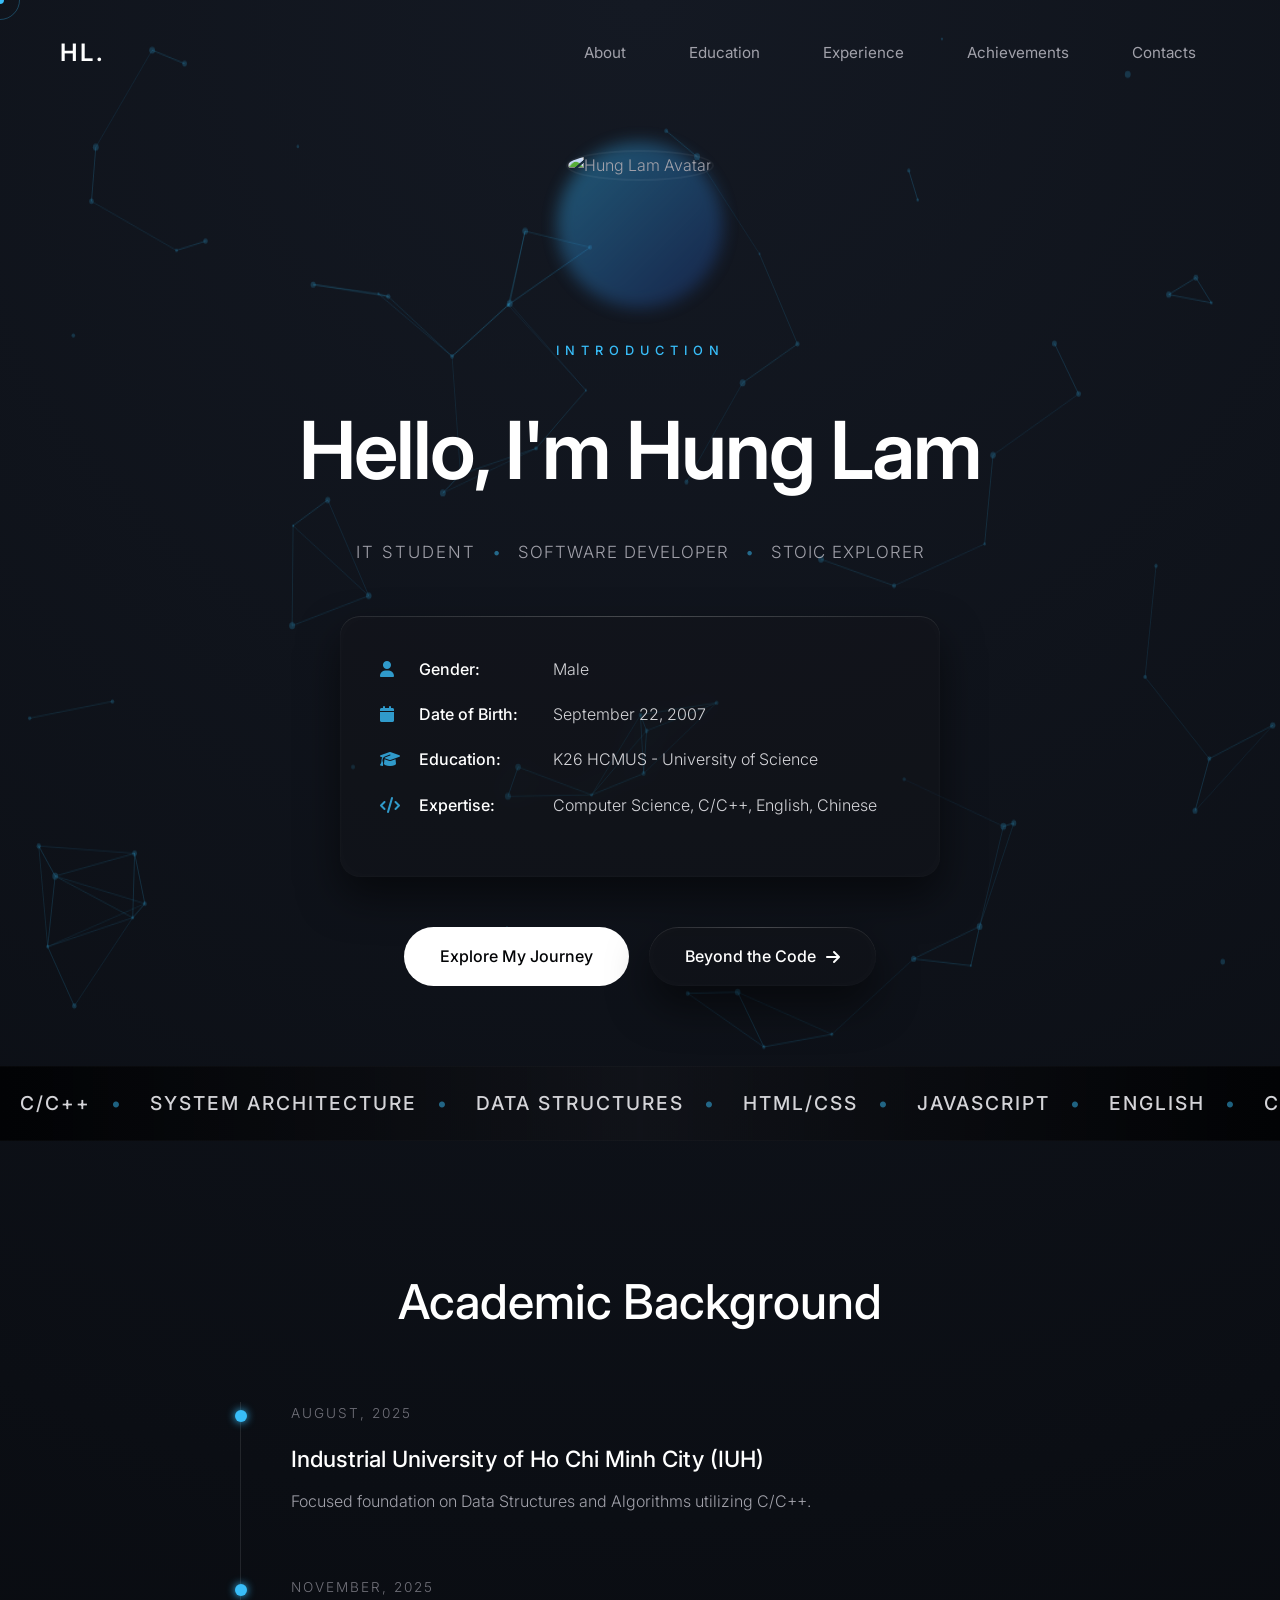
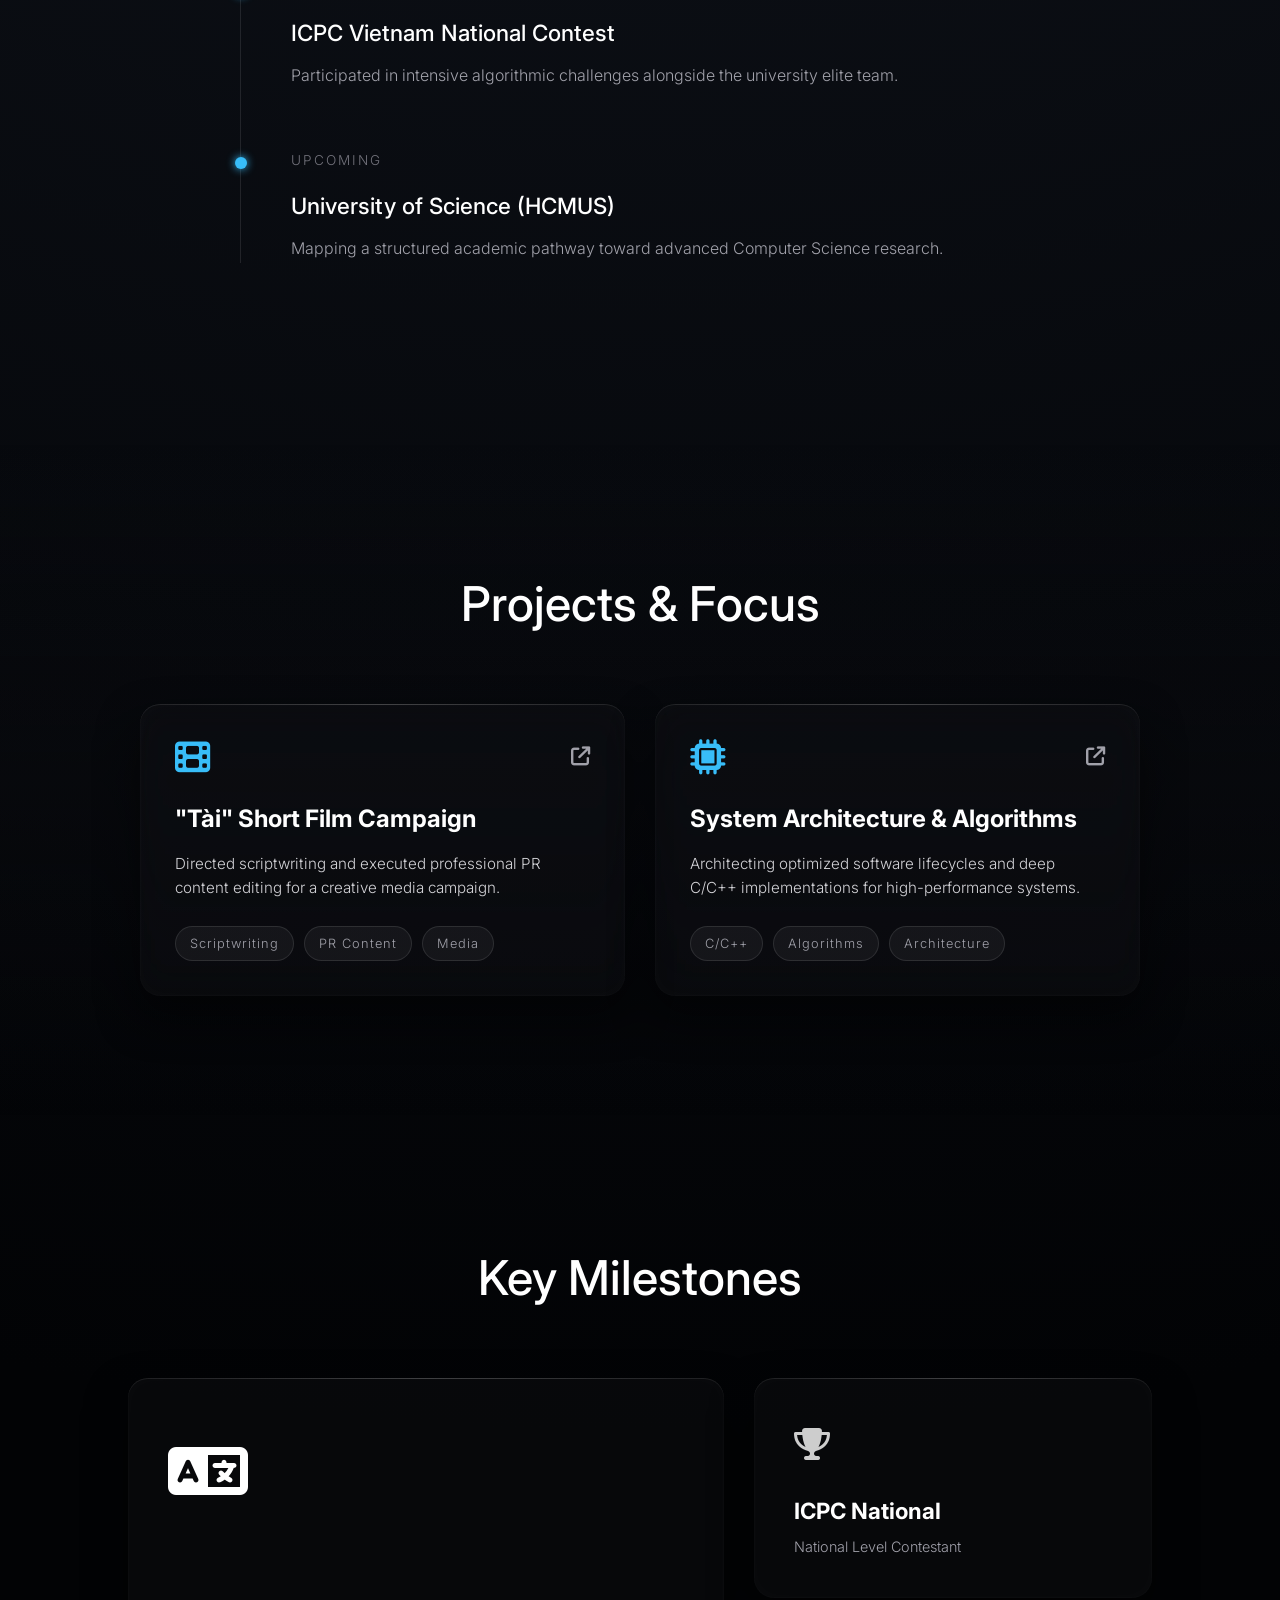
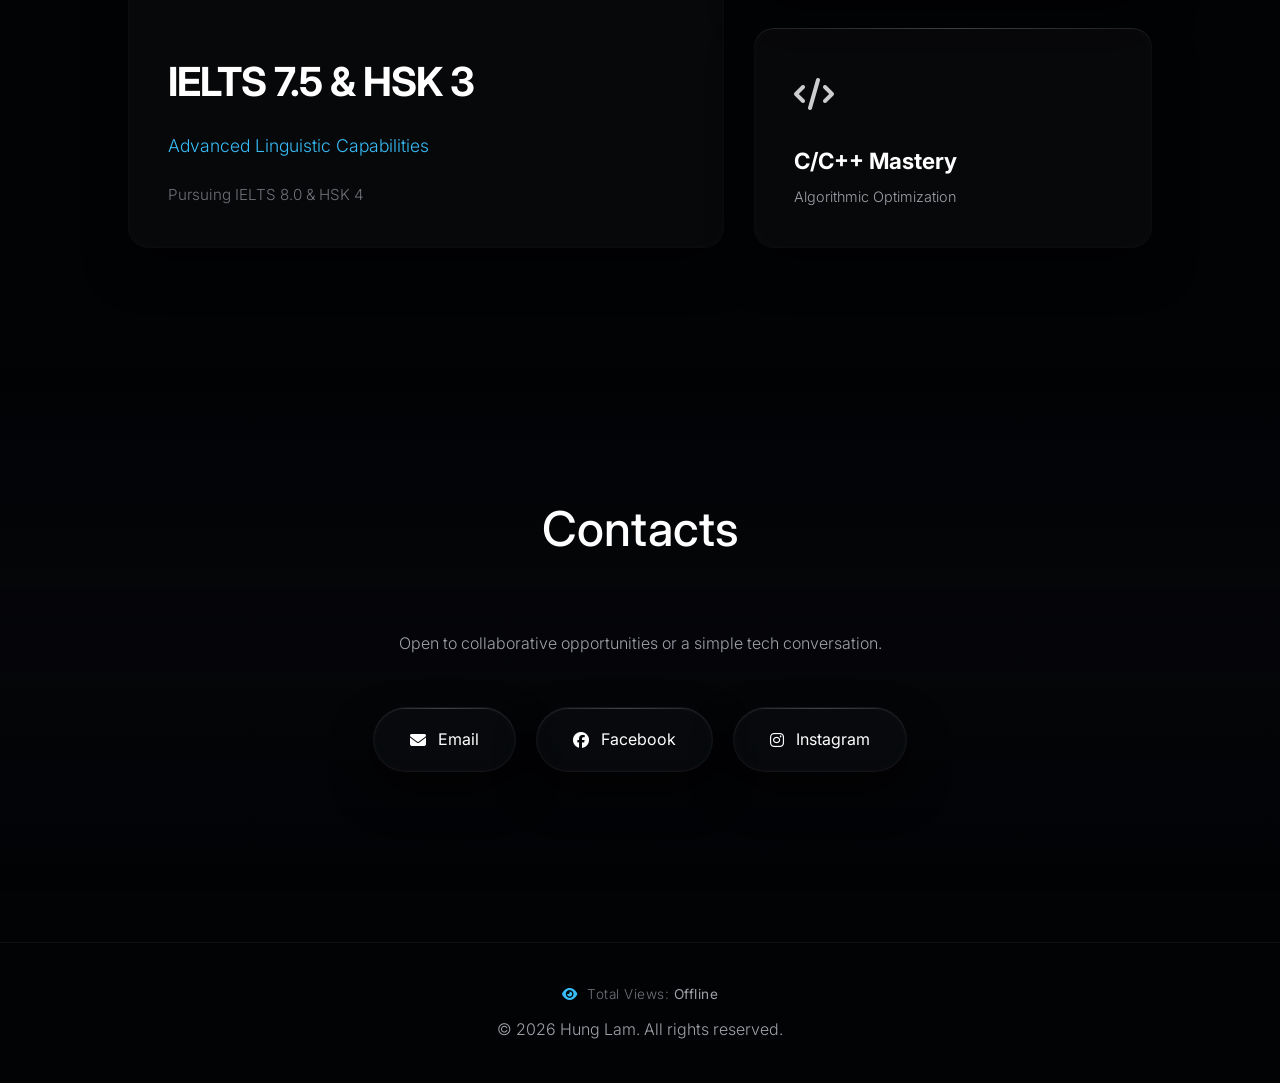
==== commit 16538411: "UI UX CHANGE" ====
--- a/index.html
+++ b/index.html
@@ -126,16 +126,35 @@
 
         <section id="experience" class="section bg-darker">
             <h2 class="section-title scroll-animate" style="--delay: 0.05s">Projects & Focus</h2>
-            <div class="timeline">
-                <div class="timeline-item scroll-animate" style="--delay: 0.1s">
-                    <span class="date">Early 2026</span>
+            <div class="projects-grid">
+                <!-- Project Card 1 -->
+                <div class="project-card glass-panel scroll-animate" style="--delay: 0.1s">
+                    <div class="project-header">
+                        <i class="fa-solid fa-film project-icon"></i>
+                        <a href="#" aria-label="View 'Tài' Short Film Campaign" class="project-link"><i class="fa-solid fa-arrow-up-right-from-square"></i></a>
+                    </div>
                     <h3>"Tài" Short Film Campaign</h3>
-                    <p>Directed scriptwriting and executed professional PR content editing.</p>
-                </div>
-                <div class="timeline-item scroll-animate" style="--delay: 0.15s">
-                    <span class="date">Ongoing</span>
+                    <p>Directed scriptwriting and executed professional PR content editing for a creative media campaign.</p>
+                    <div class="project-tags">
+                        <span class="tag">Scriptwriting</span>
+                        <span class="tag">PR Content</span>
+                        <span class="tag">Media</span>
+                    </div>
+                </div>
+
+                <!-- Project Card 2 -->
+                <div class="project-card glass-panel scroll-animate" style="--delay: 0.2s">
+                    <div class="project-header">
+                        <i class="fa-solid fa-microchip project-icon"></i>
+                        <a href="#" aria-label="View System Architecture Project" class="project-link"><i class="fa-solid fa-arrow-up-right-from-square"></i></a>
+                    </div>
                     <h3>System Architecture & Algorithms</h3>
-                    <p>Architecting optimized software lifecycles and deep C/C++ implementations.</p>
+                    <p>Architecting optimized software lifecycles and deep C/C++ implementations for high-performance systems.</p>
+                    <div class="project-tags">
+                        <span class="tag">C/C++</span>
+                        <span class="tag">Algorithms</span>
+                        <span class="tag">Architecture</span>
+                    </div>
                 </div>
             </div>
         </section>
@@ -171,9 +190,9 @@
             <div class="contact-container">
                 <p class="scroll-animate" style="--delay: 0.1s">Open to collaborative opportunities or a simple tech conversation.</p>
                 <div class="contact-links">
-                    <a href="mailto:hunglam220907@gmail.com" class="social-btn glass-panel scroll-animate" style="--delay: 0.15s"><i class="fa-solid fa-envelope"></i> Email</a>
-                    <a href="https://www.facebook.com/07.hunglam/" target="_blank" class="social-btn glass-panel scroll-animate" style="--delay: 0.2s"><i class="fa-brands fa-facebook"></i> Facebook</a>
-                    <a href="https://www.instagram.com/07_hunglam/" target="_blank" class="social-btn glass-panel scroll-animate" style="--delay: 0.25s"><i class="fa-brands fa-instagram"></i> Instagram</a>
+                    <a href="mailto:hunglam220907@gmail.com" class="social-btn glass-panel scroll-animate" aria-label="Send Email" style="--delay: 0.15s"><i class="fa-solid fa-envelope" aria-hidden="true"></i> Email</a>
+                    <a href="https://www.facebook.com/07.hunglam/" target="_blank" class="social-btn glass-panel scroll-animate" aria-label="Facebook Profile" style="--delay: 0.2s"><i class="fa-brands fa-facebook" aria-hidden="true"></i> Facebook</a>
+                    <a href="https://www.instagram.com/07_hunglam/" target="_blank" class="social-btn glass-panel scroll-animate" aria-label="Instagram Profile" style="--delay: 0.25s"><i class="fa-brands fa-instagram" aria-hidden="true"></i> Instagram</a>
                 </div>
             </div>
         </section>
@@ -183,8 +202,8 @@
                 <i class="fa-solid fa-eye" style="margin-right: 5px; color: #38bdf8;"></i> Total Views: <span id="view-counter" style="color: #a1a1aa; font-weight: 400;">Loading...</span>
             </div>
             <p>&copy; 2026 Hung Lam. All rights reserved.</p>
-            <a href="#about" class="back-to-top" id="backToTop">
-                <i class="fa-solid fa-arrow-up"></i>
+            <a href="#about" class="back-to-top" id="backToTop" aria-label="Back to top">
+                <i class="fa-solid fa-arrow-up" aria-hidden="true"></i>
             </a>
         </footer>
     </div>
--- a/style.css
+++ b/style.css
@@ -506,4 +506,109 @@
 @keyframes marquee {
     0% { transform: translateX(0); }
     100% { transform: translateX(-50%); } /* Translate -50% because we duplicated the content */
+}
+
+/* ====================================================
+   UI/UX PRO MAX IMPROVEMENTS
+   ==================================================== */
+
+/* 1. Projects Grid */
+.projects-grid {
+    display: grid;
+    grid-template-columns: repeat(auto-fit, minmax(300px, 1fr));
+    gap: 30px;
+    max-width: 1000px;
+    margin: 0 auto;
+}
+.project-card {
+    padding: 35px;
+    display: flex;
+    flex-direction: column;
+    justify-content: space-between;
+    transition: transform 0.3s cubic-bezier(0.175, 0.885, 0.32, 1.275), box-shadow 0.3s cubic-bezier(0.4, 0, 0.2, 1), border-color 0.3s ease;
+}
+.project-card:hover {
+    transform: translateY(-8px) scale(1.02);
+    box-shadow: 0 20px 40px rgba(0, 0, 0, 0.4), 0 0 30px rgba(56, 189, 248, 0.15);
+    border-color: rgba(56, 189, 248, 0.3);
+}
+.project-header {
+    display: flex;
+    justify-content: space-between;
+    align-items: center;
+    margin-bottom: 25px;
+}
+.project-icon {
+    font-size: 2.2rem;
+    color: var(--accent-color, #38bdf8);
+}
+.project-link {
+    color: #a1a1aa;
+    font-size: 1.2rem;
+    transition: color 0.2s ease, transform 0.2s ease;
+    padding: 10px; /* Expand touch target */
+    margin: -10px; /* Offset padding visually */
+}
+.project-link:hover {
+    color: #ffffff;
+    transform: scale(1.1) translate(2px, -2px);
+}
+.project-card h3 {
+    color: #ffffff;
+    font-size: 1.5rem;
+    margin-bottom: 12px;
+}
+.project-card p {
+    color: #d4d4d8;
+    font-size: 0.95rem;
+    margin-bottom: 25px;
+    line-height: 1.6;
+}
+.project-tags {
+    display: flex;
+    flex-wrap: wrap;
+    gap: 10px;
+}
+.tag {
+    font-size: 0.8rem;
+    padding: 6px 14px;
+    background: rgba(255, 255, 255, 0.05);
+    border: 1px solid rgba(255, 255, 255, 0.1);
+    border-radius: 50px;
+    color: #a1a1aa;
+    letter-spacing: 1px;
+}
+
+/* 2. Marquee Hover Pause */
+.marquee-container:hover .marquee-content {
+    animation-play-state: paused;
+}
+
+/* 3. Mobile Nav Touch Targets Optimization */
+@media (max-width: 900px) {
+    .nav-links a {
+        padding: 14px 24px; /* Increase padding for better touch targets (min 44px height) */
+    }
+}
+
+/* 4. Accessibility: Reduced Motion */
+@media (prefers-reduced-motion: reduce) {
+    *, ::before, ::after {
+        animation-duration: 0.01ms !important;
+        animation-iteration-count: 1 !important;
+        transition-duration: 0.01ms !important;
+        scroll-behavior: auto !important;
+    }
+    .parallax {
+        transform: none !important;
+    }
+    .custom-cursor, .custom-cursor-follower {
+        display: none !important;
+    }
+    body {
+        cursor: auto;
+    }
+    a, button, .social-btn, .btn-primary, .btn-secondary, .nav-links a {
+        cursor: pointer;
+    }
 }
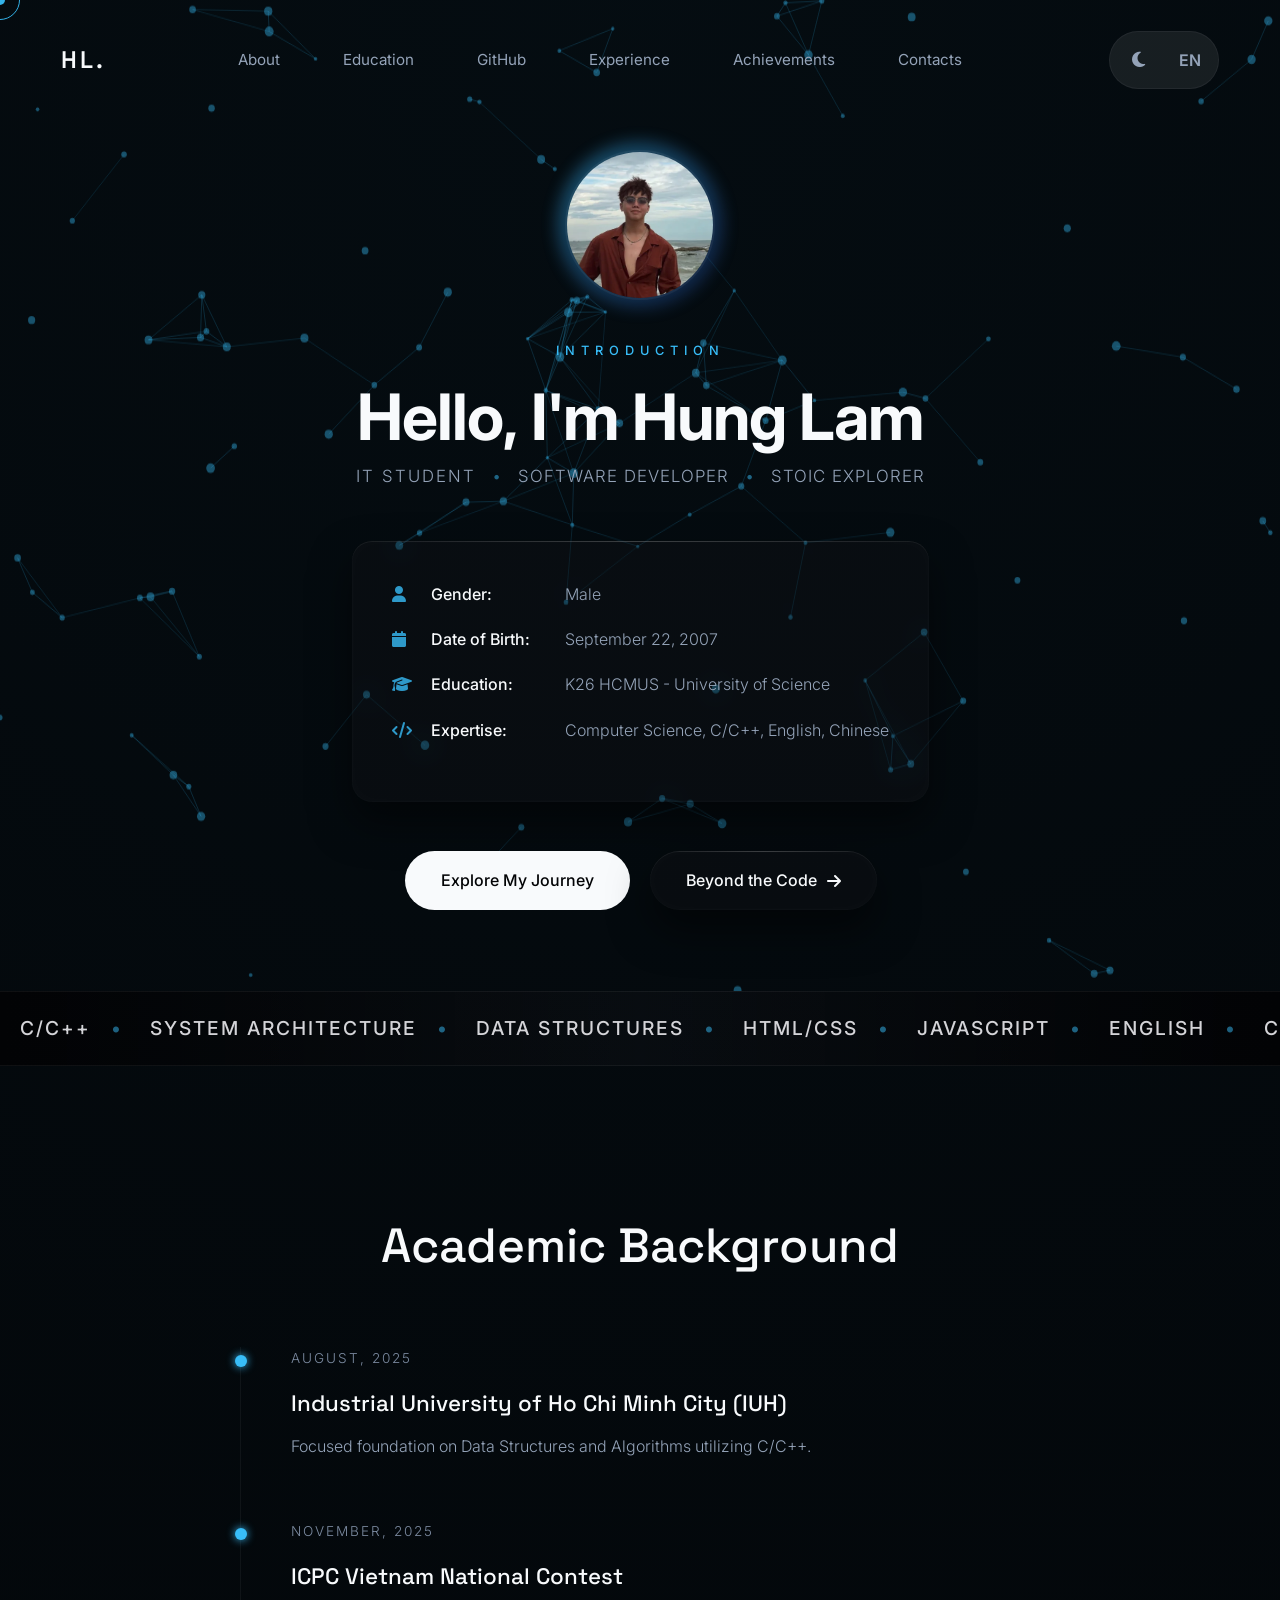
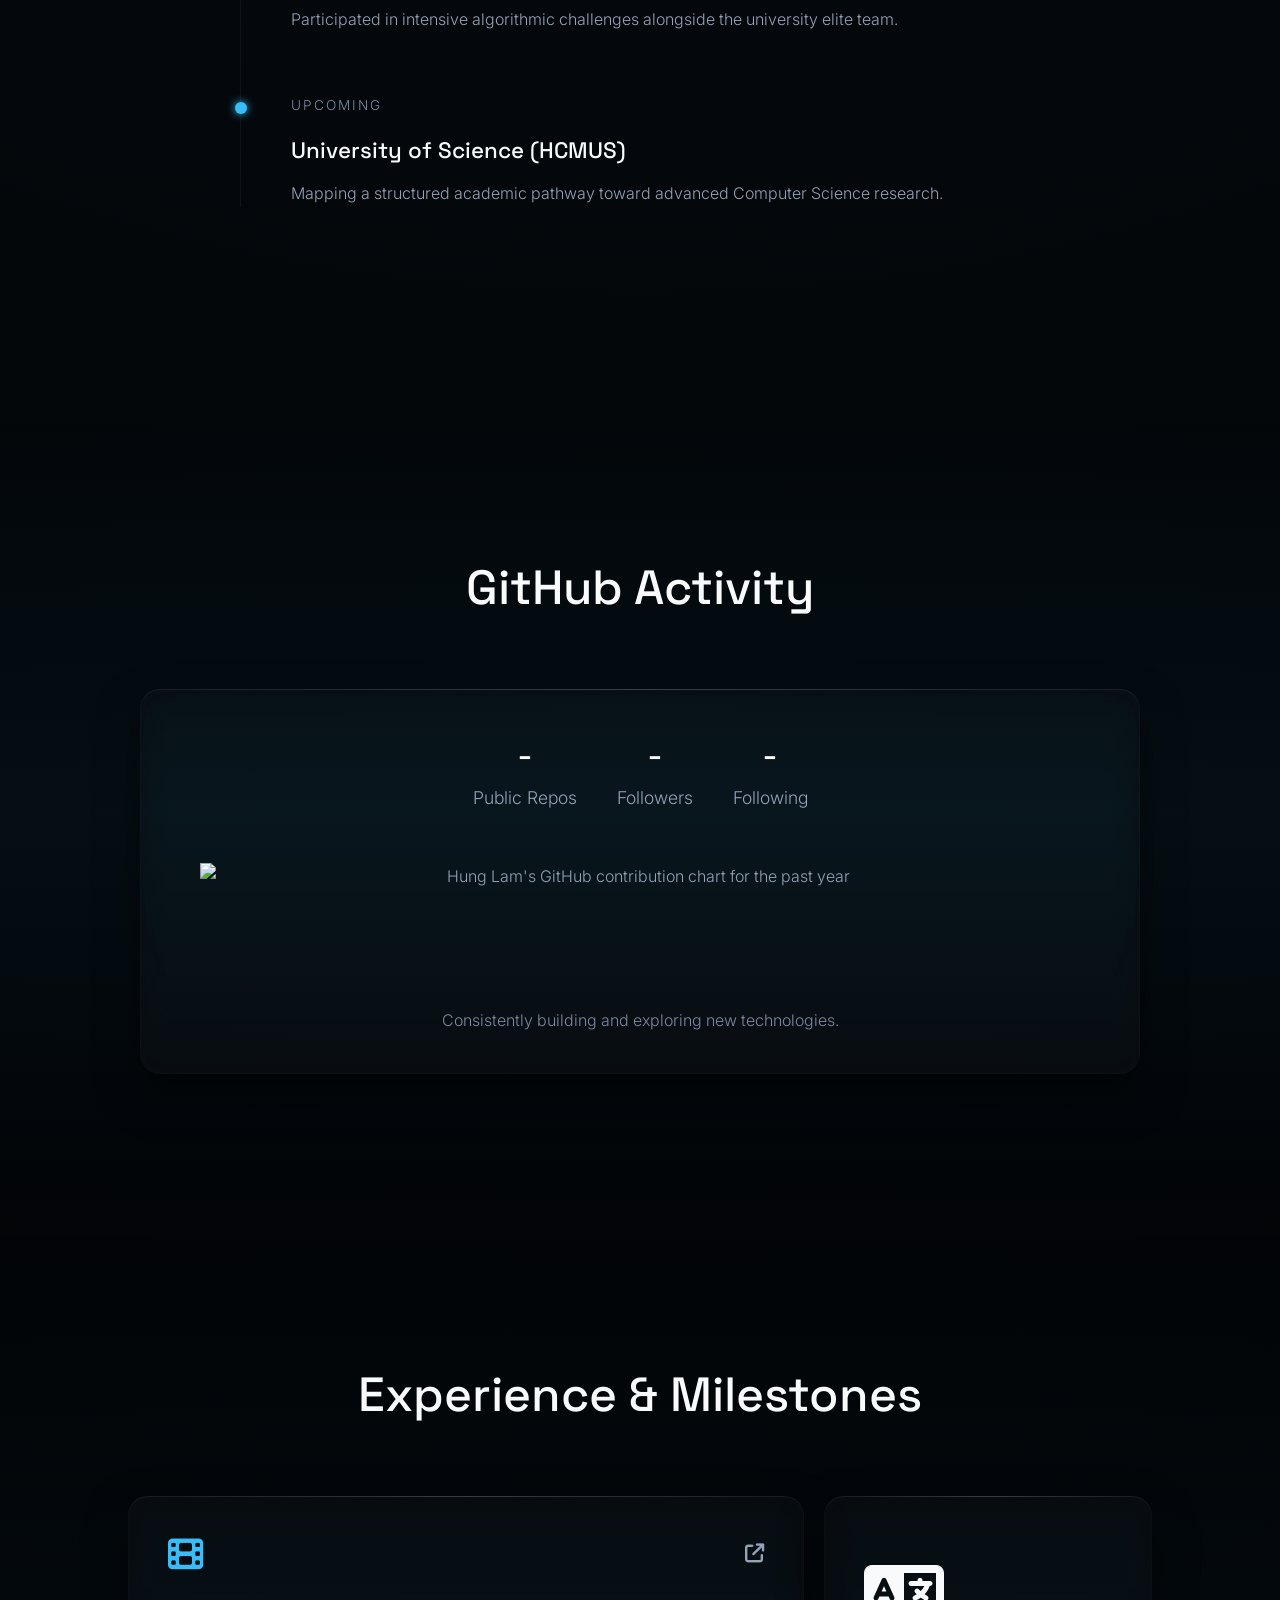
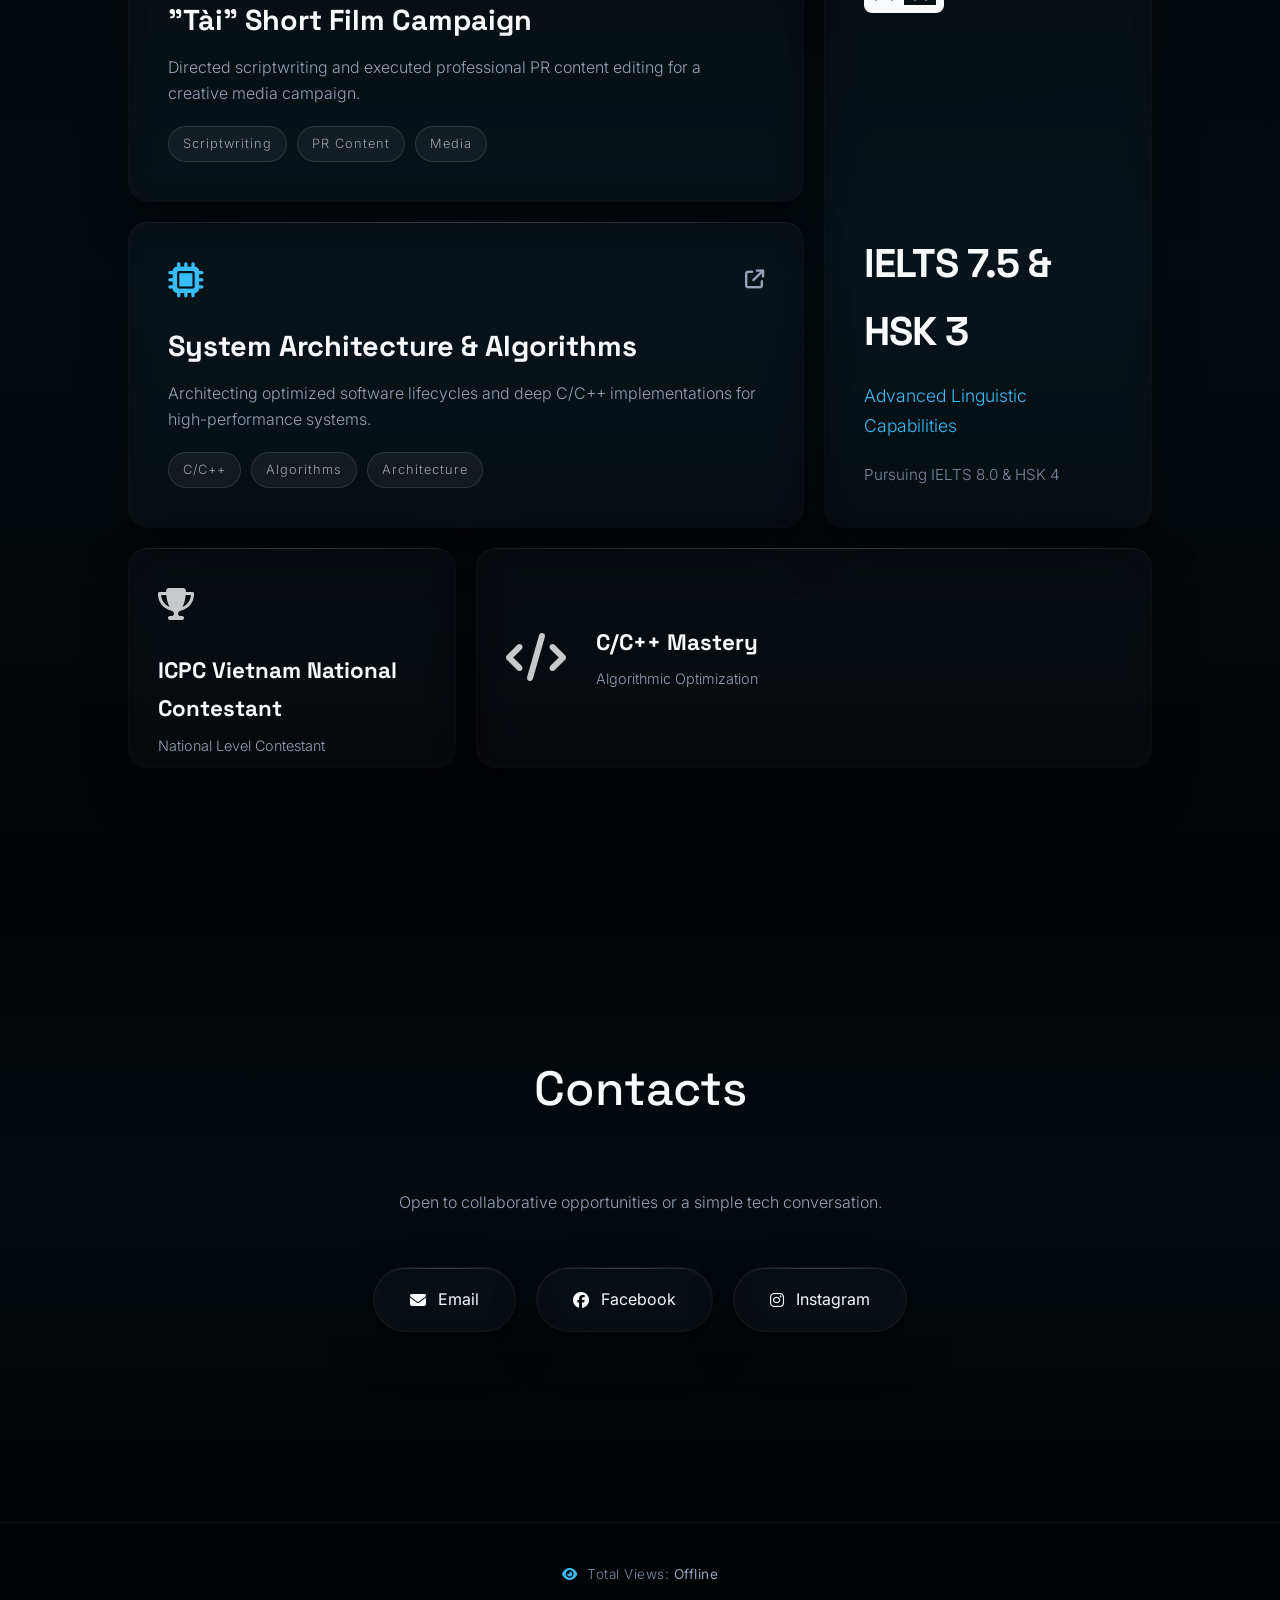
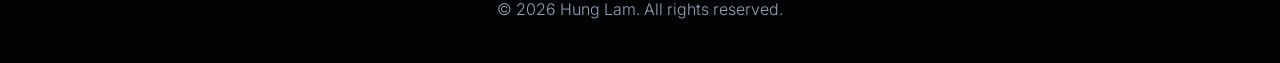
==== commit 76318b86: "fix: correct i18n content drift, sticky nav, fonts, a11y and image weight Content correctness (highe" ====
--- a/index.html
+++ b/index.html
@@ -7,83 +7,116 @@
     
     <!-- SEO & Open Graph Meta Tags -->
     <meta name="description" content="Hung Lam - Software Developer & IT Student. Exploring System Architecture, C/C++ and Aesthetic Web Design.">
+    <meta name="theme-color" content="#020305" media="(prefers-color-scheme: dark)">
+    <meta name="theme-color" content="#efece7" media="(prefers-color-scheme: light)">
+    <link rel="canonical" href="https://hunglam.dev/">
     <meta property="og:title" content="Hung Lam | Premium Portfolio">
     <meta property="og:description" content="Software Developer & IT Student. Exploring System Architecture, C/C++ and Aesthetic Web Design.">
-    <meta property="og:image" content="https://raw.githubusercontent.com/07hunglam/my-portifolio/main/hunglam.jpg">
-    <meta property="og:url" content="https://hunglam.dev">
+    <meta property="og:image" content="https://hunglam.dev/hunglam-og.jpg">
+    <meta property="og:url" content="https://hunglam.dev/">
     <meta property="og:type" content="website">
     <meta name="twitter:card" content="summary_large_image">
-    
-    <link rel="icon" type="image/png" href="logo.avif">
+
+    <link rel="icon" type="image/avif" href="logo.avif">
+
+    <!-- Fonts: preconnect so the render-blocking stylesheet resolves faster -->
+    <link rel="preconnect" href="https://fonts.googleapis.com">
+    <link rel="preconnect" href="https://fonts.gstatic.com" crossorigin>
+    <link href="https://fonts.googleapis.com/css2?family=Inter:wght@300;400;500;600&family=Outfit:wght@300;400;500;700;800&family=Space+Grotesk:wght@400;500;600;700&display=swap" rel="stylesheet">
     <link rel="stylesheet" href="style.css">
-    <link href="https://fonts.googleapis.com/css2?family=Inter:wght@300;400;500;600&display=swap" rel="stylesheet">
     <link rel="stylesheet" href="https://cdnjs.cloudflare.com/ajax/libs/font-awesome/6.4.0/css/all.min.css">
+
+    <!-- External Libraries. defer: parse in parallel, execute in order before DOMContentLoaded -->
+    <script defer src="https://cdnjs.cloudflare.com/ajax/libs/gsap/3.12.2/gsap.min.js"></script>
+    <script defer src="https://cdnjs.cloudflare.com/ajax/libs/gsap/3.12.2/ScrollTrigger.min.js"></script>
+    <script defer src="https://cdnjs.cloudflare.com/ajax/libs/gsap/3.12.2/TextPlugin.min.js"></script>
+    <script defer src="https://cdnjs.cloudflare.com/ajax/libs/gsap/3.12.2/Flip.min.js"></script>
+    <script defer src="https://cdnjs.cloudflare.com/ajax/libs/vanilla-tilt/1.8.1/vanilla-tilt.min.js"></script>
+    <script defer src="js/main.js"></script>
+
 </head>
 <body>
+    <a class="skip-link" href="#main-content" data-i18n="skip_link">Skip to main content</a>
+    <div id="page-transition-overlay" aria-hidden="true"></div>
+    <div class="progress-container" aria-hidden="true">
+        <div class="progress-bar" id="readingProgress"></div>
+    </div>
 
     <!-- PRELOADER -->
-    <div id="preloader">
+    <div id="preloader" aria-hidden="true">
         <div class="preloader-content">
             <div class="logo-outline">HL.</div>
             <div class="loading-bar-container">
                 <div class="loading-bar"></div>
             </div>
         </div>
-    </div>    <div class="custom-cursor"></div>
-    <div class="custom-cursor-follower"></div>
+    </div>
+    <div class="custom-cursor" aria-hidden="true"></div>
+    <div class="custom-cursor-follower" aria-hidden="true"></div>
+    <div class="project-backdrop" aria-hidden="true"></div>
 
     <div class="page-transition">
-        
-        <div class="shape shape-1"></div>
-        <div class="shape shape-2"></div>
-        <div class="shape shape-3"></div>
+
+        <div class="shape shape-1" aria-hidden="true"></div>
+        <div class="shape shape-2" aria-hidden="true"></div>
+        <div class="shape shape-3" aria-hidden="true"></div>
 
         <nav class="navbar scroll-animate" style="--delay: 0.05s;">
             <div class="nav-logo">HL.</div>
             <ul class="nav-links">
                 <div class="nav-indicator"></div>
-                <li><a href="#about">About</a></li>
-                <li><a href="#education">Education</a></li>
-                <li><a href="#experience">Experience</a></li>
-                <li><a href="#achievements">Achievements</a></li>
-                <li><a href="#contact">Contacts</a></li>
+                <li><a href="#about" data-i18n="nav_about">About</a></li>
+                <li><a href="#education" data-i18n="nav_education">Education</a></li>
+                <li><a href="#github-activity" data-i18n="nav_github">GitHub</a></li>
+                <li><a href="#experience" data-i18n="nav_experience">Experience</a></li>
+                <li><a href="#achievements" data-i18n="nav_achievements">Achievements</a></li>
+                <li><a href="#contact" data-i18n="nav_contacts">Contacts</a></li>
             </ul>
+            <div class="nav-actions">
+                <button id="theme-toggle" class="nav-action-btn" aria-label="Toggle Dark/Light Mode">
+                    <i class="fa-solid fa-moon"></i>
+                </button>
+                <button id="lang-toggle" class="nav-action-btn" aria-label="Toggle Language" style="font-size: 1rem; font-weight: 600; padding: 5px 10px;">
+                    EN
+                </button>
+            </div>
         </nav>
 
+        <main id="main-content">
         <header class="hero" id="about">
-            <canvas id="hero-canvas"></canvas>
+            <canvas id="hero-canvas" aria-hidden="true"></canvas>
             <div class="hero-content">
                 <div class="hero-avatar scroll-animate" style="--delay: 0.1s">
-                    <div class="liquid-ring"></div>
-                    <img src="hunglam.jpg" alt="Hung Lam Avatar">
-                </div>
-
-                <p class="greeting scroll-animate" style="--delay: 0.15s">INTRODUCTION</p>
-                <h1 class="scroll-animate" style="--delay: 0.2s">Hello, I'm Hung Lam</h1>
+                    <div class="liquid-ring" aria-hidden="true"></div>
+                    <img src="hunglam-avatar.webp" width="400" height="587" fetchpriority="high" alt="Portrait of Hung Lam">
+                </div>
+
+                <p class="greeting scroll-animate" style="--delay: 0.15s" data-i18n="greeting">INTRODUCTION</p>
+                <h1 class="hero-title scroll-animate" style="--delay: 0.2s" data-i18n="hero_title">Hello, I'm Hung Lam</h1>
                 <p class="tagline scroll-animate" style="--delay: 0.25s">
-                    <span style="letter-spacing: 2px;">IT STUDENT</span> 
-                    <span class="accent-dot">•</span> SOFTWARE DEVELOPER 
-                    <span class="accent-dot">•</span> STOIC EXPLORER
+                    <span style="letter-spacing: 2px;" data-i18n="tag_student">IT STUDENT</span> 
+                    <span class="accent-dot">•</span> <span data-i18n="tag_developer">SOFTWARE DEVELOPER</span> 
+                    <span class="accent-dot">•</span> <span data-i18n="tag_explorer">STOIC EXPLORER</span>
                 </p>
                 
                 <div class="personal-info-card glass-panel scroll-animate" style="--delay: 0.3s">
                     <ul>
-                        <li><i class="fa-solid fa-user"></i> <strong>Gender:</strong> Male</li>
-                        <li><i class="fa-solid fa-calendar"></i> <strong>Date of Birth:</strong> September 22, 2007</li>
-                        <li><i class="fa-solid fa-graduation-cap"></i> <strong>Education:</strong> K26 HCMUS - University of Science</li>
-                        <li><i class="fa-solid fa-code"></i> <strong>Expertise:</strong> Computer Science, C/C++, English, Chinese</li>
+                        <li><i class="fa-solid fa-user"></i> <strong data-i18n="info_gender">Gender:</strong> <span data-i18n="info_gender_val">Male</span></li>
+                        <li><i class="fa-solid fa-calendar"></i> <strong data-i18n="info_dob">Date of Birth:</strong> <span data-i18n="info_dob_val">September 22, 2007</span></li>
+                        <li><i class="fa-solid fa-graduation-cap"></i> <strong data-i18n="info_edu">Education:</strong> <span data-i18n="info_edu_val">K26 HCMUS - University of Science</span></li>
+                        <li><i class="fa-solid fa-code"></i> <strong data-i18n="info_exp">Expertise:</strong> <span data-i18n="info_exp_val">Computer Science, C/C++, English, Chinese</span></li>
                     </ul>
                 </div>
                 
                 <div class="hero-buttons scroll-animate" style="--delay: 0.35s">
-                    <a href="#experience" class="btn-primary">Explore My Journey</a>
-                    <a href="about.html" class="btn-secondary glass-panel">Beyond the Code <i class="fa-solid fa-arrow-right"></i></a>
+                    <a href="#experience" class="btn-primary" data-i18n="btn_explore">Explore My Journey</a>
+                    <a href="about.html" class="btn-secondary glass-panel"><span data-i18n="btn_beyond">Beyond the Code</span> <i class="fa-solid fa-arrow-right"></i></a>
                 </div>
             </div>
         </header>
 
-        <!-- INFINITE SKILLS MARQUEE -->
-        <div class="marquee-container scroll-animate" style="--delay: 0.4s">
+        <!-- INFINITE SKILLS MARQUEE (decorative: the same skills are listed in the hero card) -->
+        <div class="marquee-container scroll-animate" style="--delay: 0.4s" aria-hidden="true">
             <div class="marquee-content">
                 <span>C/C++</span><span class="dot">•</span>
                 <span>System Architecture</span><span class="dot">•</span>
@@ -104,37 +137,54 @@
         </div>
 
         <section id="education" class="section">
-            <h2 class="section-title scroll-animate" style="--delay: 0.05s">Academic Background</h2>
+            <h2 class="section-title" style="--delay: 0.05s" data-i18n="edu_title">Academic Background</h2>
             <div class="timeline">
-                <div class="timeline-item scroll-animate" style="--delay: 0.1s">
-                    <span class="date">August, 2025</span>
-                    <h3>Industrial University of Ho Chi Minh City (IUH)</h3>
-                    <p>Focused foundation on Data Structures and Algorithms utilizing C/C++.</p>
-                </div>
-                <div class="timeline-item scroll-animate" style="--delay: 0.15s">
-                    <span class="date">November, 2025</span>
-                    <h3>ICPC Vietnam National Contest</h3>
-                    <p>Participated in intensive algorithmic challenges alongside the university elite team.</p>
-                </div>
-                <div class="timeline-item scroll-animate" style="--delay: 0.2s">
-                    <span class="date">Upcoming</span>
-                    <h3>University of Science (HCMUS)</h3>
-                    <p>Mapping a structured academic pathway toward advanced Computer Science research.</p>
-                </div>
+                <div class="timeline-item" style="--delay: 0.1s">
+                    <span class="date" data-i18n="edu_1_date">August, 2025</span>
+                    <h3 data-i18n="edu_1_name">Industrial University of Ho Chi Minh City (IUH)</h3>
+                    <p data-i18n="edu_1_desc">Focused foundation on Data Structures and Algorithms utilizing C/C++.</p>
+                </div>
+                <div class="timeline-item" style="--delay: 0.15s">
+                    <span class="date" data-i18n="edu_2_date">November, 2025</span>
+                    <h3 data-i18n="edu_2_name">ICPC Vietnam National Contest</h3>
+                    <p data-i18n="edu_2_desc">Participated in intensive algorithmic challenges alongside the university elite team.</p>
+                </div>
+                <div class="timeline-item" style="--delay: 0.2s">
+                    <span class="date" data-i18n="edu_3_date">Upcoming</span>
+                    <h3 data-i18n="edu_3_name">University of Science (HCMUS)</h3>
+                    <p data-i18n="edu_3_desc">Mapping a structured academic pathway toward advanced Computer Science research.</p>
+                </div>
+            </div>
+        </section>
+
+        <section id="github-activity" class="section bg-darker">
+            <h2 class="section-title" style="--delay: 0.05s" data-i18n="git_title">GitHub Activity</h2>
+            <div class="glass-panel" style="padding: 40px; max-width: 1000px; margin: 0 auto; text-align: center; --delay: 0.1s">
+                <div style="display: flex; justify-content: center; gap: 40px; margin-bottom: 30px;" id="github-stats">
+                    <div style="font-size: 1.1rem; color: var(--text-muted);" title="Tổng số kho lưu trữ mã nguồn mở"><span id="gh-repos" style="color: var(--text-main); font-size: 2rem; font-weight: 500;">-</span> <br><span data-i18n="git_repos">Public Repos</span></div>
+                    <div style="font-size: 1.1rem; color: var(--text-muted);" title="Số người đang theo dõi Github của tôi"><span id="gh-followers" style="color: var(--text-main); font-size: 2rem; font-weight: 500;">-</span> <br><span data-i18n="git_followers">Followers</span></div>
+                    <div style="font-size: 1.1rem; color: var(--text-muted);" title="Số người tôi đang theo dõi trên Github"><span id="gh-following" style="color: var(--text-main); font-size: 2rem; font-weight: 500;">-</span> <br><span data-i18n="git_following">Following</span></div>
+                </div>
+                <div style="position: relative; overflow-x: auto; padding: 20px; display: flex; justify-content: center; width: 100%;">
+                    <img id="github-chart-img" src="https://ghchart.rshah.org/38bdf8/07hunglam" width="663" height="104" loading="lazy" decoding="async" alt="Hung Lam's GitHub contribution chart for the past year" style="width: 100%; min-width: 700px; display: block;" />
+                </div>
+                <p style="margin-top: 20px; color: var(--text-dim);" data-i18n="git_desc">Consistently building and exploring new technologies.</p>
             </div>
         </section>
 
         <section id="experience" class="section bg-darker">
-            <h2 class="section-title scroll-animate" style="--delay: 0.05s">Projects & Focus</h2>
-            <div class="projects-grid">
-                <!-- Project Card 1 -->
-                <div class="project-card glass-panel scroll-animate" style="--delay: 0.1s">
+            <h2 class="section-title" style="--delay: 0.05s" data-i18n="exp_title">Experience & Milestones</h2>
+            <div class="bento-grid">
+                <!-- Project Card 1 (Span 2) -->
+                <div class="bento-item span-2 project-card glass-panel" style="--delay: 0.1s; padding: 40px; cursor: pointer;"
+                     role="button" tabindex="0" aria-expanded="false"
+                     aria-label="Expand details: &quot;Tài&quot; Short Film Campaign">
                     <div class="project-header">
-                        <i class="fa-solid fa-film project-icon"></i>
-                        <a href="#" aria-label="View 'Tài' Short Film Campaign" class="project-link"><i class="fa-solid fa-arrow-up-right-from-square"></i></a>
-                    </div>
-                    <h3>"Tài" Short Film Campaign</h3>
-                    <p>Directed scriptwriting and executed professional PR content editing for a creative media campaign.</p>
+                        <i class="fa-solid fa-film project-icon" aria-hidden="true"></i>
+                        <span class="project-link" aria-hidden="true"><i class="fa-solid fa-arrow-up-right-from-square"></i></span>
+                    </div>
+                    <h3 data-i18n="prj_1_title" style="font-size: 1.8rem; margin-bottom: 10px;">"Tài" Short Film Campaign</h3>
+                    <p data-i18n="prj_1_desc" style="font-size: 1rem; color: var(--text-muted); margin-bottom: 20px;">Directed scriptwriting and executed professional PR content editing for a creative media campaign.</p>
                     <div class="project-tags">
                         <span class="tag">Scriptwriting</span>
                         <span class="tag">PR Content</span>
@@ -142,73 +192,73 @@
                     </div>
                 </div>
 
-                <!-- Project Card 2 -->
-                <div class="project-card glass-panel scroll-animate" style="--delay: 0.2s">
+                <!-- Achievement 1 (Row span 2) -->
+                <div id="achievements" class="bento-item row-span-2 achievement-card ach-large glass-panel" style="--delay: 0.2s">
+                    <div class="ach-icon" aria-hidden="true"><i class="fa-solid fa-language"></i></div>
+                    <div>
+                        <h3 data-i18n="ach_1_title">IELTS 7.5 & HSK 3</h3>
+                        <p data-i18n="ach_1_desc">Advanced Linguistic Capabilities</p>
+                        <span style="color: var(--text-dim); font-size: 0.95rem;" data-i18n="ach_1_sub">Pursuing IELTS 8.0 & HSK 4</span>
+                    </div>
+                </div>
+
+                <!-- Project Card 2 (Span 2) -->
+                <div class="bento-item span-2 project-card glass-panel" style="--delay: 0.3s; padding: 40px; cursor: pointer;"
+                     role="button" tabindex="0" aria-expanded="false"
+                     aria-label="Expand details: System Architecture &amp; Algorithms">
                     <div class="project-header">
-                        <i class="fa-solid fa-microchip project-icon"></i>
-                        <a href="#" aria-label="View System Architecture Project" class="project-link"><i class="fa-solid fa-arrow-up-right-from-square"></i></a>
-                    </div>
-                    <h3>System Architecture & Algorithms</h3>
-                    <p>Architecting optimized software lifecycles and deep C/C++ implementations for high-performance systems.</p>
+                        <i class="fa-solid fa-microchip project-icon" aria-hidden="true"></i>
+                        <span class="project-link" aria-hidden="true"><i class="fa-solid fa-arrow-up-right-from-square"></i></span>
+                    </div>
+                    <h3 data-i18n="prj_2_title" style="font-size: 1.8rem; margin-bottom: 10px;">System Architecture & Algorithms</h3>
+                    <p data-i18n="prj_2_desc" style="font-size: 1rem; color: var(--text-muted); margin-bottom: 20px;">Architecting optimized software lifecycles and deep C/C++ implementations for high-performance systems.</p>
                     <div class="project-tags">
                         <span class="tag">C/C++</span>
                         <span class="tag">Algorithms</span>
                         <span class="tag">Architecture</span>
                     </div>
                 </div>
-            </div>
-        </section>
-
-        <section id="achievements" class="section">
-            <h2 class="section-title scroll-animate" style="--delay: 0.05s">Key Milestones</h2>
-            <div class="achievements-grid">
-                <div class="achievement-card ach-large glass-panel scroll-animate" style="--delay: 0.1s">
-                    <div class="ach-icon"><i class="fa-solid fa-language"></i></div>
+                
+                <!-- Achievement 2 -->
+                <div class="bento-item achievement-card ach-small glass-panel" style="--delay: 0.4s; padding: 30px;">
+                    <div class="ach-icon" aria-hidden="true"><i class="fa-solid fa-trophy"></i></div>
+                    <h3 data-i18n="ach_2_title">ICPC Vietnam National Contestant</h3>
+                    <p style="color: var(--text-muted); font-size: 0.9rem;" data-i18n="ach_2_sub">National Level Contestant</p>
+                </div>
+                
+                <!-- Achievement 3 -->
+                <div class="bento-item span-2 achievement-card ach-small glass-panel" style="--delay: 0.5s; flex-direction: row; align-items: center; justify-content: flex-start; gap: 30px; padding: 30px;">
+                    <div class="ach-icon" style="margin-bottom: 0; font-size: 3rem;" aria-hidden="true"><i class="fa-solid fa-code"></i></div>
                     <div>
-                        <h3>IELTS 7.5 & HSK 3</h3>
-                        <p>Advanced Linguistic Capabilities</p>
-                        <span style="color: #71717a; font-size: 0.95rem;">Pursuing IELTS 8.0 & HSK 4</span>
-                    </div>
-                </div>
-                
-                <div class="achievement-card ach-small glass-panel scroll-animate" style="--delay: 0.15s">
-                    <div class="ach-icon"><i class="fa-solid fa-trophy"></i></div>
-                    <h3>ICPC National</h3>
-                    <p style="color: #a1a1aa; font-size: 0.9rem;">National Level Contestant</p>
-                </div>
-                
-                <div class="achievement-card ach-small glass-panel scroll-animate" style="--delay: 0.2s">
-                    <div class="ach-icon"><i class="fa-solid fa-code"></i></div>
-                    <h3>C/C++ Mastery</h3>
-                    <p style="color: #a1a1aa; font-size: 0.9rem;">Algorithmic Optimization</p>
+                        <h3 data-i18n="ach_3_title" style="margin-bottom: 5px;">C/C++ Mastery</h3>
+                        <p style="color: var(--text-muted); font-size: 0.9rem;" data-i18n="ach_3_sub">Algorithmic Optimization</p>
+                    </div>
                 </div>
             </div>
         </section>
 
         <section id="contact" class="section bg-darker">
-            <h2 class="section-title scroll-animate" style="--delay: 0.05s">Contacts</h2>
+            <h2 class="section-title" style="--delay: 0.05s" data-i18n="contact_title">Contacts</h2>
             <div class="contact-container">
-                <p class="scroll-animate" style="--delay: 0.1s">Open to collaborative opportunities or a simple tech conversation.</p>
+                <p class="scroll-animate" style="--delay: 0.1s" data-i18n="contact_desc">Open to collaborative opportunities or a simple tech conversation.</p>
                 <div class="contact-links">
                     <a href="mailto:hunglam220907@gmail.com" class="social-btn glass-panel scroll-animate" aria-label="Send Email" style="--delay: 0.15s"><i class="fa-solid fa-envelope" aria-hidden="true"></i> Email</a>
-                    <a href="https://www.facebook.com/07.hunglam/" target="_blank" class="social-btn glass-panel scroll-animate" aria-label="Facebook Profile" style="--delay: 0.2s"><i class="fa-brands fa-facebook" aria-hidden="true"></i> Facebook</a>
-                    <a href="https://www.instagram.com/07_hunglam/" target="_blank" class="social-btn glass-panel scroll-animate" aria-label="Instagram Profile" style="--delay: 0.25s"><i class="fa-brands fa-instagram" aria-hidden="true"></i> Instagram</a>
-                </div>
-            </div>
-        </section>
+                    <a href="https://www.facebook.com/07.hunglam/" target="_blank" rel="noopener noreferrer" class="social-btn glass-panel scroll-animate" aria-label="Facebook Profile (opens in a new tab)" style="--delay: 0.2s"><i class="fa-brands fa-facebook" aria-hidden="true"></i> Facebook</a>
+                    <a href="https://www.instagram.com/07_hunglam/" target="_blank" rel="noopener noreferrer" class="social-btn glass-panel scroll-animate" aria-label="Instagram Profile (opens in a new tab)" style="--delay: 0.25s"><i class="fa-brands fa-instagram" aria-hidden="true"></i> Instagram</a>
+                </div>
+            </div>
+        </section>
+        </main>
 
         <footer>
-            <div class="footer-analytics" style="font-size: 0.85rem; color: #71717a; margin-bottom: 10px; font-weight: 300; letter-spacing: 0.5px;">
-                <i class="fa-solid fa-eye" style="margin-right: 5px; color: #38bdf8;"></i> Total Views: <span id="view-counter" style="color: #a1a1aa; font-weight: 400;">Loading...</span>
-            </div>
-            <p>&copy; 2026 Hung Lam. All rights reserved.</p>
+            <div class="footer-analytics" style="font-size: 0.85rem; color: var(--text-dim); margin-bottom: 10px; font-weight: 300; letter-spacing: 0.5px;">
+                <i class="fa-solid fa-eye" aria-hidden="true" style="margin-right: 5px; color: var(--accent-color, #38bdf8);"></i> <span data-i18n="footer_views">Total Views:</span> <span id="view-counter" style="color: var(--text-muted); font-weight: 400;">Loading...</span>
+            </div>
+            <p data-i18n="footer_copyright">&copy; 2026 Hung Lam. All rights reserved.</p>
             <a href="#about" class="back-to-top" id="backToTop" aria-label="Back to top">
                 <i class="fa-solid fa-arrow-up" aria-hidden="true"></i>
             </a>
         </footer>
     </div>
-
-    <script src="js/main.js"></script>
-    
 </body>
 </html>
--- a/style.css
+++ b/style.css
@@ -1,14 +1,49 @@
 /* ====================================================
    RESET & CƠ BẢN
    ==================================================== */
-@import url('https://fonts.googleapis.com/css2?family=Playfair+Display:ital,wght@0,400;0,600;0,700;1,400;1,600;1,700&display=swap');
-
 * { margin: 0; padding: 0; box-sizing: border-box; font-family: 'Inter', sans-serif; }
 html { scroll-behavior: smooth; }
+h1, h2, h3, h4, h5, h6, .hero-title, .nav-logo, .bento-title, .section-title { font-family: 'Space Grotesk', sans-serif; }
+
+:root {
+    --bg-color: #020305;
+    --bg-gradient-start: rgba(56, 189, 248, 0.05);
+    --bg-gradient-end: rgba(2, 3, 5, 1);
+    --text-main: #f8fafc;
+    --text-muted: #94a3b8;
+    /* WCAG AA on #020305: 4.5:1 minimum for body-size text */
+    --text-dim: #7c8ba1;
+    --glass-bg: rgba(20, 21, 26, 0.3);
+    --glass-border: rgba(255, 255, 255, 0.05);
+    --accent-color: #38bdf8;
+    --accent-rgb: 56, 189, 248;
+    --navbar-bg: rgba(2, 3, 5, 0.6);
+    --nav-indicator: rgba(255, 255, 255, 0.08);
+    --glass-shadow: rgba(0, 0, 0, 0.5);
+    --bg-texture: none;
+}
+.light-mode {
+    --bg-color: #efece7;
+    --bg-gradient-start: #e8e5df;
+    --bg-gradient-end: #f4f2ef;
+    --text-main: #2b2a28;
+    --text-muted: #5c5b59;
+    /* WCAG AA on #efece7: 4.5:1 minimum for body-size text */
+    --text-dim: #6a6864;
+    --glass-bg: rgba(250, 249, 246, 0.5);
+    --glass-border: rgba(0, 0, 0, 0.06);
+    --accent-color: #795c2e;
+    --accent-rgb: 121, 92, 46;
+    --navbar-bg: rgba(244, 242, 239, 0.75);
+    --nav-indicator: rgba(0, 0, 0, 0.04);
+    --glass-shadow: rgba(0, 0, 0, 0.04);
+    --bg-texture: url("data:image/svg+xml,%3Csvg viewBox='0 0 200 200' xmlns='http://www.w3.org/2000/svg'%3E%3Cfilter id='noiseFilter'%3E%3CfeTurbulence type='fractalNoise' baseFrequency='0.85' numOctaves='3' stitchTiles='stitch'/%3E%3C/filter%3E%3Crect width='100%25' height='100%25' filter='url(%23noiseFilter)' opacity='0.12'/%3E%3C/svg%3E");
+}
+
 body {
-    background-color: #020305; color: #a1a1aa; line-height: 1.7; font-weight: 300;
+    background-color: var(--bg-color); color: var(--text-muted); line-height: 1.7; font-weight: 300;
     position: relative; overflow-x: hidden;
-    background-image: radial-gradient(circle at 50% 0%, rgba(20,25,35,1) 0%, rgba(2,3,5,1) 70%);
+    background-image: var(--bg-texture), radial-gradient(circle at 50% 0%, var(--bg-gradient-start) 0%, var(--bg-gradient-end) 70%);
 }
 
 /* --- SCROLLBAR SIÊU MỎNG CHUẨN APPLE (3px) --- */
@@ -19,19 +54,22 @@
 /* ====================================================
    HIỆU ỨNG CHUYỂN TRANG
    ==================================================== */
-.page-transition { animation: pageFadeIn 0.8s cubic-bezier(0.16, 1, 0.3, 1) forwards; will-change: opacity, transform; }
-@keyframes pageFadeIn { from { opacity: 0; transform: translateY(15px); } to { opacity: 1; transform: translateY(0); } }
+/* Opacity only, and no `will-change: transform`. Either one turns this element
+   into the containing block for its position:fixed descendants, which silently
+   un-sticks the navbar and the about-page back nav. */
+.page-transition { animation: pageFadeIn 0.8s cubic-bezier(0.16, 1, 0.3, 1) forwards; will-change: opacity; }
+@keyframes pageFadeIn { from { opacity: 0; } to { opacity: 1; } }
 
 /* ====================================================
    LỚP KÍNH PREMIUM (INSET SHADOW 3 LỚP + MƯỢT HƠN)
    ==================================================== */
 .glass-panel {
-    background: rgba(20, 21, 26, 0.3);
+    background: var(--glass-bg);
     backdrop-filter: blur(16px) saturate(180%); -webkit-backdrop-filter: blur(16px) saturate(180%);
     border-radius: 20px; position: relative; overflow: hidden;
     box-shadow: 
-        0 20px 40px rgba(0, 0, 0, 0.5), 
-        inset 0 1px 0 rgba(255, 255, 255, 0.08), 
+        0 20px 40px var(--glass-shadow), 
+        inset 0 1px 0 var(--glass-border), 
         inset 0 0 20px rgba(255, 255, 255, 0.02),
         inset 0 0 0 1px rgba(255, 255, 255, 0.01);
 }
@@ -55,107 +93,188 @@
    NAVBAR & HERO SECTION
    ==================================================== */
 .navbar {
-    position: fixed; top: 0; width: 100%; display: flex; justify-content: space-between; align-items: center;
-    padding: 30px 60px; z-index: 1000; background: transparent; transition: padding 0.4s ease, background-color 0.4s ease;
-}
-
-.navbar.scrolled {
-    background: rgba(2, 3, 5, 0.6); 
-    backdrop-filter: blur(28px) saturate(180%); -webkit-backdrop-filter: blur(28px) saturate(180%);
-    padding: 15px 60px;
-    border-bottom: 1px solid rgba(255, 255, 255, 0.03);
-    box-shadow: 0 10px 30px rgba(0, 0, 0, 0.5);
-}
-
-.nav-logo { font-size: 1.5rem; font-weight: 600; color: #ffffff; letter-spacing: 3px; }
-.nav-links { list-style: none; display: flex; gap: 15px; position: relative; }
+    position: fixed; top: 0; left: 0; right: 0; margin: 0 auto; width: 100%; display: flex; justify-content: space-between; align-items: center;
+    padding: 30px 60px; z-index: 1000; background: transparent; 
+    transition: all 0.5s cubic-bezier(0.16, 1, 0.3, 1);
+    border: 1px solid transparent;
+}
+
+@media (min-width: 901px) {
+    .navbar.scrolled {
+        background: var(--navbar-bg); 
+        backdrop-filter: blur(28px) saturate(180%); -webkit-backdrop-filter: blur(28px) saturate(180%);
+        padding: 10px 40px;
+        border: 1px solid var(--glass-border);
+        border-radius: 50px;
+        box-shadow: 0 10px 30px var(--glass-shadow);
+        width: 95%;
+        max-width: 1200px;
+        top: 15px;
+    }
+}
+
+.nav-logo { font-size: 1.5rem; font-weight: 600; color: var(--text-main); letter-spacing: 3px; }
+.nav-links { list-style: none; display: flex; gap: 15px; position: relative; align-items: center; }
 .nav-indicator {
-    position: absolute; background: rgba(255, 255, 255, 0.08); 
+    position: absolute; background: var(--nav-indicator); 
     border-radius: 50px; transition: all 0.3s cubic-bezier(0.25, 1, 0.3, 1);
     opacity: 0; transform: scale(0.8); pointer-events: none; z-index: 0;
 }
 .nav-links li { position: relative; z-index: 1; }
-.nav-links a { display: inline-block; color: #a1a1aa; text-decoration: none; font-weight: 400; font-size: 0.95rem; padding: 10px 24px; transition: color 0.3s; }
-.nav-links li:hover a { color: #ffffff; }
+.nav-links a { display: inline-block; color: var(--text-muted); text-decoration: none; font-weight: 400; font-size: 0.95rem; padding: 10px 24px; transition: color 0.3s; }
+.nav-links li:hover a, .nav-links a.active { color: var(--text-main); font-weight: 500; }
+.nav-actions {
+    display: flex;
+    align-items: center;
+    gap: 8px;
+    margin-left: 15px;
+    flex-shrink: 0;
+    background: var(--nav-indicator);
+    padding: 6px;
+    border-radius: 50px;
+    border: 1px solid var(--glass-border);
+}
+
+.nav-action-btn {
+    background: transparent;
+    border: none;
+    color: var(--text-muted);
+    font-size: 1.1rem;
+    cursor: none;
+    transition: all 0.3s cubic-bezier(0.25, 1, 0.3, 1);
+    /* WCAG 2.5.5: minimum 44x44 touch target - must not be shrunk by the flex row */
+    flex: 0 0 auto;
+    width: 44px;
+    height: 44px;
+    display: flex;
+    align-items: center;
+    justify-content: center;
+    border-radius: 50%;
+}
+
+.nav-action-btn:hover {
+    color: var(--text-main);
+    background: var(--glass-bg);
+    transform: translateY(-2px);
+    box-shadow: 0 4px 12px var(--glass-shadow);
+}
 
 .hero { min-height: 100vh; display: flex; justify-content: center; align-items: center; text-align: center; padding-top: 150px; padding-bottom: 80px; position: relative; z-index: 10; }
 .hero-avatar { width: 150px; height: 150px; margin: 0 auto 40px; position: relative; }
 .hero-avatar img { width: 100%; height: 100%; object-fit: cover; border-radius: 50%; position: relative; z-index: 2; border: 2px solid rgba(255,255,255,0.05); }
 .liquid-ring { position: absolute; top: -8px; left: -8px; right: -8px; bottom: -8px; background: linear-gradient(135deg, #38bdf8, #1e3a8a); z-index: 1; opacity: 0.4; filter: blur(8px); border-radius: 50%; }
 
-.greeting { font-size: 0.8rem; letter-spacing: 6px; color: #38bdf8; margin-bottom: 20px; font-weight: 500;}
-.hero h1 { font-size: 5rem; font-weight: 600; color: #ffffff; margin-bottom: 20px; letter-spacing: -2px; }
-.tagline { font-size: 1.05rem; color: #a1a1aa; margin-bottom: 50px; letter-spacing: 1px; }
-.tagline .accent-dot { color: #38bdf8; margin: 0 10px; opacity: 0.5; }
+.greeting { font-size: 0.8rem; letter-spacing: 6px; color: var(--accent-color, #38bdf8); margin-bottom: 20px; font-weight: 500;}
+.hero-title { font-size: clamp(1.8rem, 5vw, 5rem); font-weight: 700; color: var(--text-main); margin-bottom: 10px; font-family: 'Outfit', 'Space Grotesk', sans-serif; letter-spacing: -1px; line-height: 1.1; white-space: nowrap; }
+.hero-title span { display: inline-block; }
+.tagline { font-size: 1.05rem; color: var(--text-muted); margin-bottom: 50px; letter-spacing: 1px; }
+.tagline .accent-dot { color: var(--accent-color, #38bdf8); margin: 0 10px; opacity: 0.5; }
 
 .personal-info-card { padding: 40px; max-width: 600px; margin: 0 auto 50px; text-align: left; }
-.personal-info-card li { margin-bottom: 18px; font-size: 1rem; color: #d4d4d8; list-style: none;}
-.personal-info-card li strong { color: #ffffff; font-weight: 500; display: inline-block; width: 130px;}
-.personal-info-card i { color: #38bdf8; margin-right: 15px; width: 20px; opacity: 0.8;}
+.personal-info-card li { margin-bottom: 18px; font-size: 1rem; color: var(--text-muted); list-style: none;}
+.personal-info-card li strong { color: var(--text-main); font-weight: 500; display: inline-block; width: 130px;}
+.personal-info-card i { color: var(--accent-color, #38bdf8); margin-right: 15px; width: 20px; opacity: 0.8;}
 
 .hero-buttons { display: flex; justify-content: center; gap: 20px; }
 .btn-primary, .btn-secondary { display: inline-flex; align-items: center; justify-content: center; gap: 10px; padding: 16px 36px; text-decoration: none; font-weight: 500; border-radius: 50px; transition: transform 0.2s ease, box-shadow 0.2s; }
-.btn-primary { background: #ffffff; color: #020305; }
-.btn-primary:hover { transform: translateY(-2px); box-shadow: 0 10px 20px rgba(255,255,255,0.1); }
-.btn-secondary { color: #ffffff; }
-.btn-secondary:hover { transform: translateY(-2px); border-color: rgba(56, 189, 248, 0.5); }
+.btn-primary { background: var(--text-main); color: var(--bg-color); }
+.btn-primary:hover { transform: translateY(-2px); box-shadow: 0 10px 20px rgba(var(--accent-rgb, 56, 189, 248), 0.2); }
+.btn-secondary { color: var(--text-main); }
+.btn-secondary:hover { transform: translateY(-2px); border-color: var(--accent-color, rgba(56, 189, 248, 0.5)); }
 
 /* ====================================================
    TIMELINE
    ==================================================== */
-.timeline { max-width: 800px; margin: 0 auto; border-left: 1px solid rgba(255, 255, 255, 0.1); padding-left: 50px; }
+.timeline { max-width: 800px; margin: 0 auto; border-left: 1px solid var(--glass-border); padding-left: 50px; }
 .timeline-item { margin-bottom: 60px; position: relative; transition: transform 0.2s ease; cursor: pointer; }
 .timeline-item:hover { transform: translateX(5px); }
 
 .timeline-item::before {
     content: ''; position: absolute; left: -56px; top: 8px; width: 12px; height: 12px;
-    background: #38bdf8; border-radius: 50%; box-shadow: 0 0 8px #38bdf8;
+    background: var(--accent-color, #38bdf8); border-radius: 50%; box-shadow: 0 0 8px var(--accent-color, #38bdf8);
     animation: pulseDot 2.5s infinite;
 }
 @keyframes pulseDot {
-    0% { box-shadow: 0 0 0 0 rgba(56, 189, 248, 0.5); }
-    70% { box-shadow: 0 0 0 12px rgba(56, 189, 248, 0); }
-    100% { box-shadow: 0 0 0 0 rgba(56, 189, 248, 0); }
-}
-
-.timeline-item h3 { color: #ffffff; font-size: 1.4rem; font-weight: 500; margin-bottom: 10px; }
-.timeline-item:hover h3 { color: #38bdf8; }
-.timeline-item .date { display: block; color: #71717a; font-size: 0.85rem; letter-spacing: 2px; margin-bottom: 15px; text-transform: uppercase; }
-
-/* ====================================================
-   THÀNH TỰU 
-   ==================================================== */
-.achievements-grid { display: grid; grid-template-columns: 1.5fr 1fr; gap: 30px; max-width: 1100px; margin: 0 auto; }
-.achievement-card { padding: 40px; display: flex; flex-direction: column; justify-content: space-between; transition: transform 0.2s ease, border-color 0.2s; cursor: pointer; }
-.achievement-card:hover { transform: translateY(-3px); border-color: rgba(56, 189, 248, 0.3); }
+    0% { box-shadow: 0 0 0 0 rgba(var(--accent-rgb, 56, 189, 248), 0.5); }
+    70% { box-shadow: 0 0 0 12px rgba(var(--accent-rgb, 56, 189, 248), 0); }
+    100% { box-shadow: 0 0 0 0 rgba(var(--accent-rgb, 56, 189, 248), 0); }
+}
+
+.timeline-item h3 { color: var(--text-main); font-size: 1.4rem; font-weight: 500; margin-bottom: 10px; }
+.timeline-item:hover h3 { color: var(--accent-color, #38bdf8); }
+.timeline-item .date { display: block; color: var(--text-dim); font-size: 0.85rem; letter-spacing: 2px; margin-bottom: 15px; text-transform: uppercase; }
+
+/* ====================================================
+   BENTO GRID SYSTEM
+   ==================================================== */
+.bento-grid {
+    display: grid;
+    grid-template-columns: repeat(3, 1fr);
+    gap: 20px;
+    max-width: 1200px;
+    margin: 0 auto;
+}
+.bento-item {
+    display: flex;
+    flex-direction: column;
+    justify-content: space-between;
+    height: 100%;
+}
+.bento-item.span-2 {
+    grid-column: span 2;
+}
+.bento-item.span-3 {
+    grid-column: span 3;
+}
+.bento-item.row-span-2 {
+    grid-row: span 2;
+}
+@media (max-width: 900px) {
+    .bento-grid { grid-template-columns: repeat(2, 1fr); }
+    .bento-item.span-3 { grid-column: span 2; }
+}
+@media (max-width: 600px) {
+    .bento-grid { grid-template-columns: 1fr; }
+    .bento-item.span-2, .bento-item.span-3 { grid-column: span 1; }
+    .bento-item.row-span-2 { grid-row: span 1; }
+}
+
+/* ====================================================
+   PROJECTS SECTION (Reusing for Bento fallback if needed)
+   ==================================================== */
+.projects-grid, .achievements-grid { 
+    display: grid; grid-template-columns: repeat(auto-fit, minmax(320px, 1fr)); gap: 30px; 
+    max-width: 1200px; margin: 0 auto; perspective: 1000px; }
+.achievement-card { padding: 40px; display: flex; flex-direction: column; justify-content: space-between; transition: transform 0.2s ease-out, border-color 0.2s; cursor: pointer; transform-style: preserve-3d; }
+.achievement-card:hover { border-color: rgba(var(--accent-rgb, 56, 189, 248), 0.3); }
 .ach-large { grid-row: span 2; }
-.ach-large .ach-icon { font-size: 4rem; margin-bottom: 40px; color: #ffffff; }
-.ach-large h3 { font-size: 2.5rem; letter-spacing: -1px; margin-bottom: 15px; color: #ffffff; }
-.ach-large p { font-size: 1.1rem; color: #38bdf8; margin-bottom: 20px;}
+.ach-large .ach-icon { font-size: 4rem; margin-bottom: 40px; color: var(--text-main); }
+.ach-large h3 { font-size: 2.5rem; letter-spacing: -1px; margin-bottom: 15px; color: var(--text-main); }
+.ach-large p { font-size: 1.1rem; color: var(--accent-color, #38bdf8); margin-bottom: 20px;}
 .ach-small { height: 220px; }
-.ach-small .ach-icon { font-size: 2rem; margin-bottom: 20px; color: #ffffff; opacity: 0.8; }
-.ach-small h3 { font-size: 1.4rem; color: #ffffff; margin-bottom: 5px; }
+.ach-small .ach-icon { font-size: 2rem; margin-bottom: 20px; color: var(--text-main); opacity: 0.8; }
+.ach-small h3 { font-size: 1.4rem; color: var(--text-main); margin-bottom: 5px; }
 
 /* ====================================================
    SCROLL ANIMATIONS 
    ==================================================== */
 .scroll-animate {
-    opacity: 0; transform: translateY(15px); 
-    transition: opacity 0.5s ease-out, transform 0.5s ease-out;
+    opacity: 0; transform: translateY(20px); 
+    transition: opacity 0.5s cubic-bezier(0.16, 1, 0.3, 1), transform 0.5s cubic-bezier(0.16, 1, 0.3, 1);
     transition-delay: var(--delay, 0.05s); will-change: opacity, transform; 
 }
 .scroll-animate.show { opacity: 1; transform: translateY(0); }
 
-.section { padding: 120px 10%; position: relative; z-index: 10; }
-.section-title { font-size: 3rem; color: #ffffff; margin-bottom: 60px; text-align: center; font-weight: 500; }
-.bg-darker { background: linear-gradient(180deg, rgba(10,11,15,0) 0%, rgba(10,11,15,0.4) 50%, rgba(10,11,15,0) 100%); }
+.section { padding: 140px 10%; position: relative; z-index: 10; }
+.section-title { font-size: 3rem; color: var(--text-main); margin-bottom: 60px; text-align: center; font-weight: 500; }
+.bg-darker { background: linear-gradient(180deg, rgba(var(--accent-rgb, 56, 189, 248), 0) 0%, rgba(var(--accent-rgb, 56, 189, 248), 0.05) 50%, rgba(var(--accent-rgb, 56, 189, 248), 0) 100%); }
 
 .contact-container { text-align: center; max-width: 650px; margin: 0 auto; }
 .contact-links { display: flex; justify-content: center; gap: 20px; margin-top: 50px; }
-.social-btn { padding: 18px 36px; color: #ffffff; text-decoration: none; border-radius: 50px; font-weight: 400; display: flex; align-items: center; gap: 12px; transition: transform 0.2s, color 0.2s; border: 1px solid rgba(255,255,255,0.05); }
-.social-btn:hover { transform: translateY(-2px); color: #38bdf8;}
-
-footer { text-align: center; padding: 40px 0; border-top: 1px solid rgba(255,255,255,0.05); margin-top: 50px; }
+.social-btn { padding: 18px 36px; color: var(--text-main); text-decoration: none; border-radius: 50px; font-weight: 400; display: flex; align-items: center; gap: 12px; transition: transform 0.2s, color 0.2s; border: 1px solid var(--glass-border); }
+.social-btn:hover { transform: translateY(-2px); color: var(--accent-color, #38bdf8);}
+
+footer { text-align: center; padding: 40px 0; border-top: 1px solid var(--glass-border); margin-top: 50px; }
 
 /* ====================================================
    HOVER GLASS PANEL GLOW EFFECT
@@ -180,33 +299,122 @@
     a, button, .social-btn, .btn-primary, .btn-secondary, .nav-links a { cursor: none; }
     
     .custom-cursor {
-        width: 8px; height: 8px; background-color: var(--accent-color, #38bdf8);
-        border-radius: 50%; position: fixed; transform: translate(-50%, -50%);
-        pointer-events: none; z-index: 9999; transition: width 0.2s, height 0.2s;
+        width: 10px; height: 10px; background-color: var(--accent-color);
+        border-radius: 50%; position: fixed; pointer-events: none; z-index: 10000;
+        transform: translate(-50%, -50%); transition: scale 0.2s ease;
+        mix-blend-mode: difference;
     }
     .custom-cursor-follower {
-        width: 40px; height: 40px; border: 1px solid rgba(var(--accent-rgb, 56, 189, 248), 0.3);
-        border-radius: 50%; position: fixed; transform: translate(-50%, -50%);
-        pointer-events: none; z-index: 9998;
-        transition: transform 0.08s cubic-bezier(0.25, 1, 0.5, 1), width 0.2s, height 0.2s, border-radius 0.2s, background-color 0.2s;
+        width: 40px; height: 40px; border: 1px solid var(--accent-color);
+        border-radius: 50%; position: fixed; pointer-events: none; z-index: 9999;
+        transform: translate(-50%, -50%); transition: transform 0.1s linear, width 0.3s ease, height 0.3s ease, background-color 0.3s ease;
+        mix-blend-mode: difference;
     }
     .custom-cursor.hovered { scale: 0; }
+    
     .custom-cursor-follower.hovered {
-        width: 50px; height: 50px; background: rgba(var(--accent-rgb, 56, 189, 248), 0.1); border-color: var(--accent-color, #38bdf8);
+        width: 60px; height: 60px; background-color: rgba(var(--accent-rgb), 0.1); border-color: transparent;
     }
     .custom-cursor-follower.magnetic {
-        border-radius: 50px; background: rgba(var(--accent-rgb, 56, 189, 248), 0.15); border-color: var(--accent-color, #38bdf8);
-    }
-}
+        transition: transform 0.2s ease-out, width 0.3s cubic-bezier(0.16, 1, 0.3, 1), height 0.3s cubic-bezier(0.16, 1, 0.3, 1), background-color 0.3s ease;
+        background-color: rgba(var(--accent-rgb), 0.15); border-color: transparent; mix-blend-mode: normal;
+    }
+}
+
+/* --- SKIP LINK --- */
+.skip-link {
+    position: absolute;
+    left: 50%;
+    top: 0;
+    transform: translate(-50%, -120%);
+    z-index: 100000;
+    padding: 14px 28px;
+    background: var(--text-main);
+    color: var(--bg-color);
+    text-decoration: none;
+    font-weight: 500;
+    border-radius: 0 0 12px 12px;
+    transition: transform 0.2s ease;
+}
+.skip-link:focus-visible {
+    transform: translate(-50%, 0);
+    outline-offset: 2px;
+}
+
+/* Visible to screen readers only */
+.visually-hidden {
+    position: absolute;
+    width: 1px; height: 1px;
+    margin: -1px; padding: 0;
+    overflow: hidden;
+    clip: rect(0 0 0 0);
+    clip-path: inset(50%);
+    white-space: nowrap;
+    border: 0;
+}
+
+/* --- ACCESSIBILITY FOCUS --- */
+*:focus:not(:focus-visible) {
+    outline: none;
+}
+:focus-visible {
+    outline: 2px solid var(--accent-color);
+    outline-offset: 4px;
+    border-radius: 4px;
+}
+button:focus-visible, a:focus-visible {
+    outline: 2px solid var(--accent-color);
+    outline-offset: 6px;
+}
+
+/* --- PAGE TRANSITION OVERLAY ---
+   GSAP drives this with yPercent. It defaults to fully off-screen so that if
+   GSAP fails to load the page is never left covered by a blank panel. */
+#page-transition-overlay {
+    position: fixed;
+    top: 0; left: 0; width: 100vw; height: 100vh;
+    background-color: var(--bg-color);
+    z-index: 99999;
+    pointer-events: none;
+    transform: translateY(-100%);
+}
+
+/* --- SKELETON LOADING --- */
+.skeleton {
+    background: linear-gradient(90deg, var(--glass-bg) 25%, rgba(var(--accent-rgb), 0.05) 50%, var(--glass-bg) 75%);
+    background-size: 200% 100%;
+    animation: shimmer 1.5s infinite linear;
+    border-radius: 12px;
+    width: 100%;
+    height: 100%;
+    min-height: 100px;
+    border: 1px solid var(--glass-border);
+}
+@keyframes shimmer {
+    0% { background-position: -200% 0; }
+    100% { background-position: 200% 0; }
+}
+
+/* --- PROGRESS BAR --- */
+.progress-container {
+    position: fixed; top: 0; left: 0; width: 100%; height: 3px;
+    background: transparent; z-index: 10001; pointer-events: none;
+}
+.progress-bar {
+    height: 100%; width: 0%; background: var(--accent-color);
+    transition: width 0.1s linear;
+}
+
+/* --- FILM GRAIN --- */
 
 /* ====================================================
    GIAO DIỆN ĐIỆN THOẠI
    ==================================================== */
 @media (max-width: 900px) {
     .shape { display: none !important; }
-    .navbar { padding: 15px 0; flex-direction: column; align-items: flex-start; gap: 15px; width: 100vw; overflow: hidden; }
+    .navbar { padding: 15px 0; flex-direction: row; align-items: center; justify-content: flex-start; gap: 15px; width: 100vw; overflow: hidden; }
     .navbar.scrolled { padding: 10px 0; }
-    .nav-logo { padding: 0 5%; }
+    .nav-logo { padding: 0 5%; display: none; }
     .nav-links { width: 100%; display: flex; flex-wrap: nowrap; overflow-x: auto; -webkit-overflow-scrolling: touch; justify-content: flex-start; padding: 0 5% 5px 5%; gap: 12px; }
     .nav-links::-webkit-scrollbar { display: none; }
     .nav-links { -ms-overflow-style: none; scrollbar-width: none; }
@@ -214,7 +422,7 @@
     .nav-links a { display: block; white-space: nowrap; padding: 10px 22px; font-size: 0.9rem; background: rgba(255, 255, 255, 0.08); border-radius: 50px; border: 1px solid rgba(255, 255, 255, 0.05); }
     .nav-indicator { display: none !important; }
     .hero { padding-top: 130px; padding-bottom: 50px; }
-    .hero h1 { font-size: 3.2rem; }
+    .hero h1 { font-size: clamp(1.8rem, 7vw, 3.2rem); white-space: nowrap; letter-spacing: -1px; }
     .tagline span { display: block; margin-bottom: 5px; }
     .tagline .accent-dot { display: none; }
     .personal-info-card { width: 100%; margin: 0 auto 40px; padding: 25px 20px; box-sizing: border-box; }
@@ -317,16 +525,19 @@
         z-index: 1000;
     }
     #education { order: 3; }
-    #experience { order: 4; }
-    #achievements { order: 5; }
-    #contact { order: 6; }
-    footer { order: 7; }
+    #github-activity { order: 4; }
+    #experience { order: 5; }
+    #achievements { order: 6; }
+    #contact { order: 7; }
+    footer { order: 8; }
+    .nav-actions { margin-left: auto; margin-right: 15px; flex-shrink: 0; }
     .nav-logo { display: none; } /* Ẩn logo để nhường chỗ cho Tab Bar */
     .nav-indicator { display: none !important; }
 
     /* --- Ý TƯỞNG 4: MẶT NẠ MỜ DẦN 2 BÊN VIỀN (FADE-OUT MASK) --- */
     .nav-links {
-        width: 100%;
+        flex: 1;
+        min-width: 0;
         display: flex;
         flex-wrap: nowrap;
         overflow-x: auto;
@@ -351,7 +562,7 @@
 
     /* Đẩy vùng Hero xuống vì navbar không còn chiếm chỗ phía trên */
     .hero { order: 1; padding-top: 100px; padding-bottom: 20px; min-height: auto; }
-    .hero h1 { font-size: 3.2rem; }
+    .hero h1 { font-size: clamp(1.8rem, 7vw, 3.2rem); white-space: nowrap; letter-spacing: -1px; }
     .tagline span { display: block; margin-bottom: 5px; }
     .tagline .accent-dot { display: none; }
     .personal-info-card { width: 100%; margin: 0 auto 40px; padding: 25px 20px; box-sizing: border-box; }
@@ -412,7 +623,7 @@
     .social-btn { width: 100%; justify-content: center; }
 
     /* Nâng nút cuộn lên cao hơn một chút để tránh đè vào Tab Bar ở đáy */
-    .back-to-top { bottom: 100px; right: 20px; width: 40px; height: 40px; }
+    .back-to-top { bottom: 100px; right: 20px; width: 44px; height: 44px; }
 
     /* --- Ý TƯỞNG 3: PHẢN HỒI CHẠM VẬT LÝ (HAPTIC TOUCH MICRO-INTERACTIONS) --- */
     /* Khi ngón tay ấn vào nút, nút sẽ lún nhẹ xuống 5% */
@@ -433,7 +644,7 @@
 #preloader {
     position: fixed;
     top: 0; left: 0; width: 100%; height: 100%;
-    background-color: #020305;
+    background-color: var(--bg-color);
     z-index: 99999;
     display: flex; justify-content: center; align-items: center;
     transition: opacity 0.5s ease;
@@ -485,8 +696,8 @@
    ==================================================== */
 .marquee-container {
     width: 100%; overflow: hidden; white-space: nowrap;
-    background: linear-gradient(90deg, rgba(2,3,5,1) 0%, rgba(20,21,26,0.5) 50%, rgba(2,3,5,1) 100%);
-    padding: 20px 0; border-top: 1px solid rgba(255,255,255,0.02); border-bottom: 1px solid rgba(255,255,255,0.02);
+    background: linear-gradient(90deg, var(--bg-color) 0%, var(--glass-bg) 50%, var(--bg-color) 100%);
+    padding: 20px 0; border-top: 1px solid var(--glass-border); border-bottom: 1px solid var(--glass-border);
     position: relative; z-index: 10;
 }
 .marquee-content {
@@ -519,18 +730,19 @@
     gap: 30px;
     max-width: 1000px;
     margin: 0 auto;
+    perspective: 1000px;
 }
 .project-card {
     padding: 35px;
     display: flex;
     flex-direction: column;
     justify-content: space-between;
-    transition: transform 0.3s cubic-bezier(0.175, 0.885, 0.32, 1.275), box-shadow 0.3s cubic-bezier(0.4, 0, 0.2, 1), border-color 0.3s ease;
+    transition: transform 0.2s ease-out, box-shadow 0.3s cubic-bezier(0.4, 0, 0.2, 1), border-color 0.3s ease;
+    transform-style: preserve-3d;
 }
 .project-card:hover {
-    transform: translateY(-8px) scale(1.02);
-    box-shadow: 0 20px 40px rgba(0, 0, 0, 0.4), 0 0 30px rgba(56, 189, 248, 0.15);
-    border-color: rgba(56, 189, 248, 0.3);
+    box-shadow: 0 20px 40px var(--glass-shadow), 0 0 30px rgba(var(--accent-rgb, 56, 189, 248), 0.15);
+    border-color: rgba(var(--accent-rgb, 56, 189, 248), 0.3);
 }
 .project-header {
     display: flex;
@@ -542,24 +754,54 @@
     font-size: 2.2rem;
     color: var(--accent-color, #38bdf8);
 }
+/* Decorative "expand" affordance - the whole card is the control, not this icon */
 .project-link {
-    color: #a1a1aa;
+    color: var(--text-muted);
     font-size: 1.2rem;
     transition: color 0.2s ease, transform 0.2s ease;
-    padding: 10px; /* Expand touch target */
-    margin: -10px; /* Offset padding visually */
-}
-.project-link:hover {
-    color: #ffffff;
+    pointer-events: none;
+}
+.project-card:hover .project-link,
+.project-card:focus-visible .project-link {
+    color: var(--text-main);
     transform: scale(1.1) translate(2px, -2px);
 }
+
+/* --- EXPANDED PROJECT CARD (dialog-like) --- */
+.project-card.expanded {
+    overflow-y: auto;
+    cursor: default;
+}
+body.modal-open {
+    overflow: hidden;
+}
+.project-backdrop {
+    position: fixed;
+    inset: 0;
+    background: rgba(0, 0, 0, 0.6);
+    backdrop-filter: blur(6px);
+    -webkit-backdrop-filter: blur(6px);
+    z-index: 9998;
+    opacity: 0;
+    pointer-events: none;
+    transition: opacity 0.4s ease;
+}
+body.modal-open .project-backdrop {
+    opacity: 1;
+    pointer-events: auto;
+}
+.flip-close-btn {
+    /* min touch target; positioning stays inline for GSAP Flip */
+    min-width: 44px;
+    min-height: 44px;
+}
 .project-card h3 {
-    color: #ffffff;
+    color: var(--text-main);
     font-size: 1.5rem;
     margin-bottom: 12px;
 }
 .project-card p {
-    color: #d4d4d8;
+    color: var(--text-dim);
     font-size: 0.95rem;
     margin-bottom: 25px;
     line-height: 1.6;
@@ -609,6 +851,16 @@
         cursor: auto;
     }
     a, button, .social-btn, .btn-primary, .btn-secondary, .nav-links a {
-        cursor: pointer;
-    }
-}+        transition-duration: 0.01ms !important;
+    }
+}
+
+/* ====================================================
+   VIEW TRANSITIONS API (THEME TOGGLE)
+   ==================================================== */
+::view-transition-old(root),
+::view-transition-new(root) {
+    animation: none;
+    mix-blend-mode: normal;
+}
+
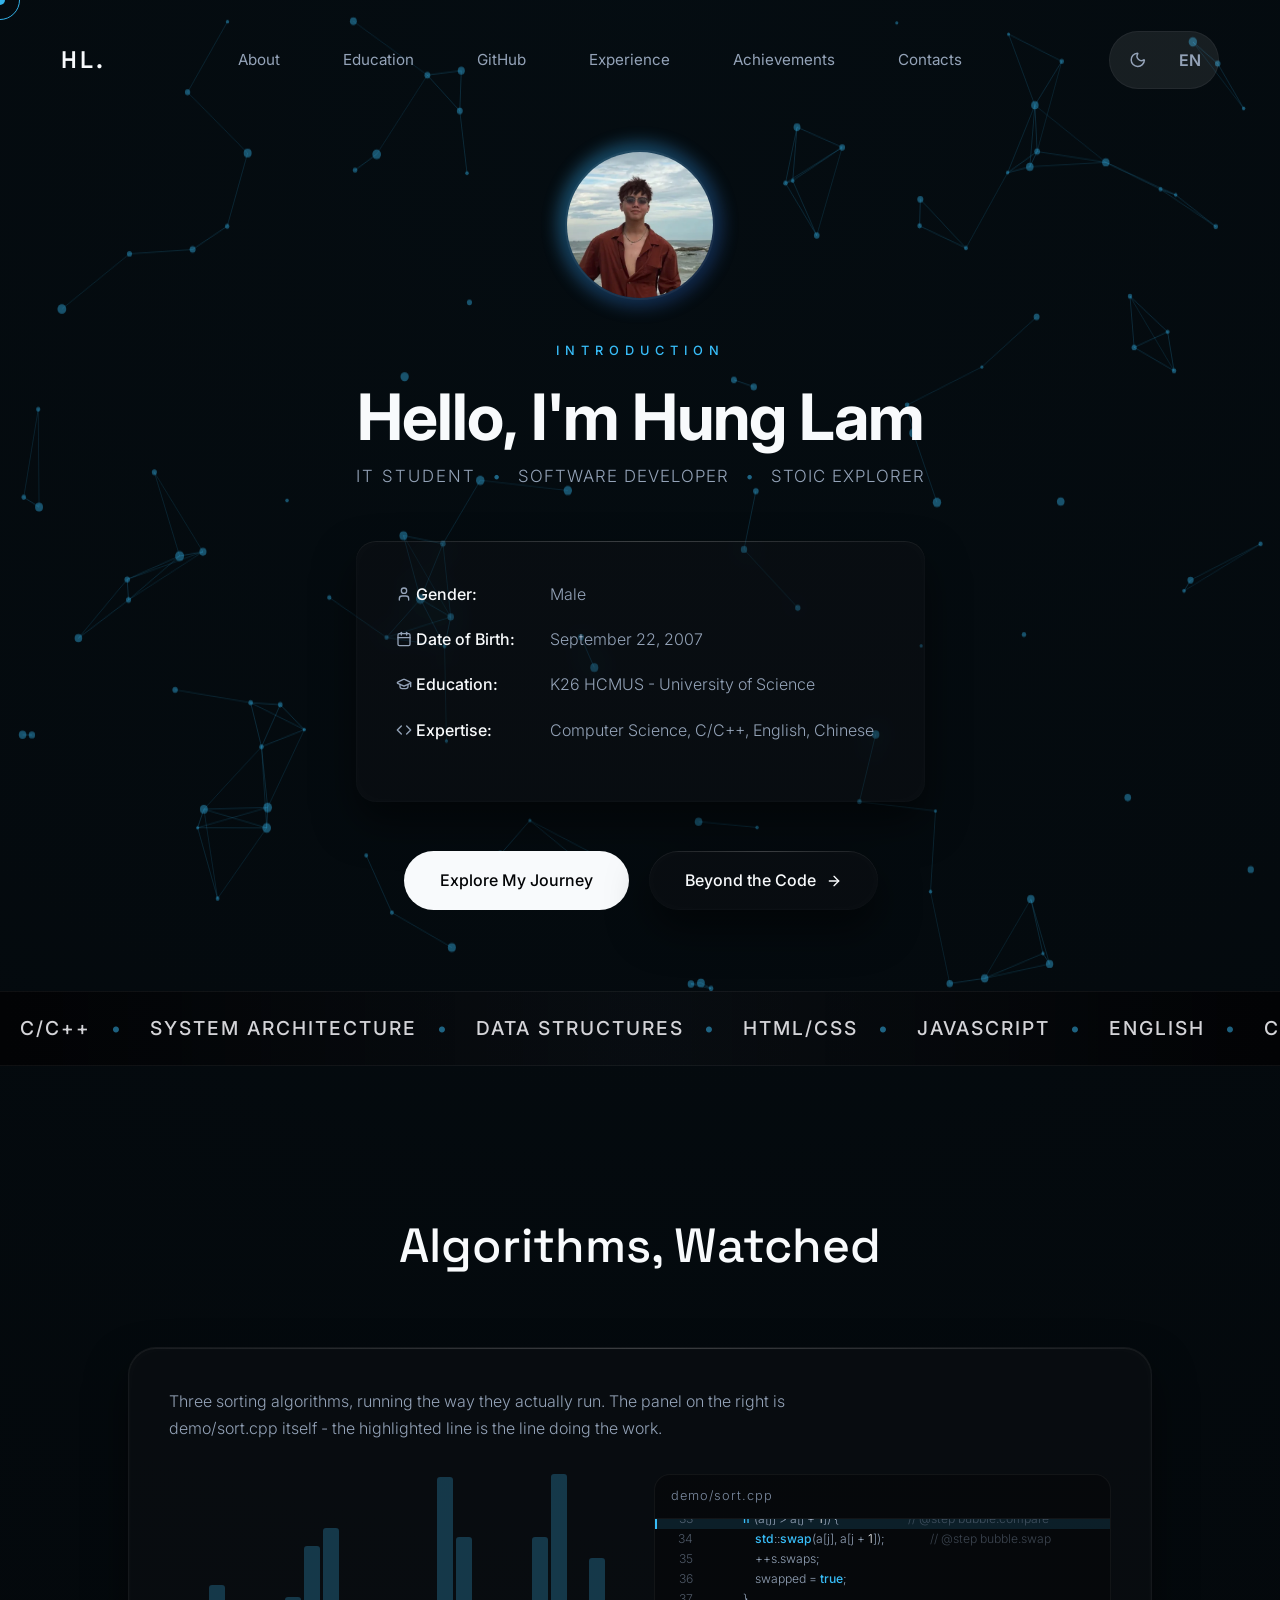
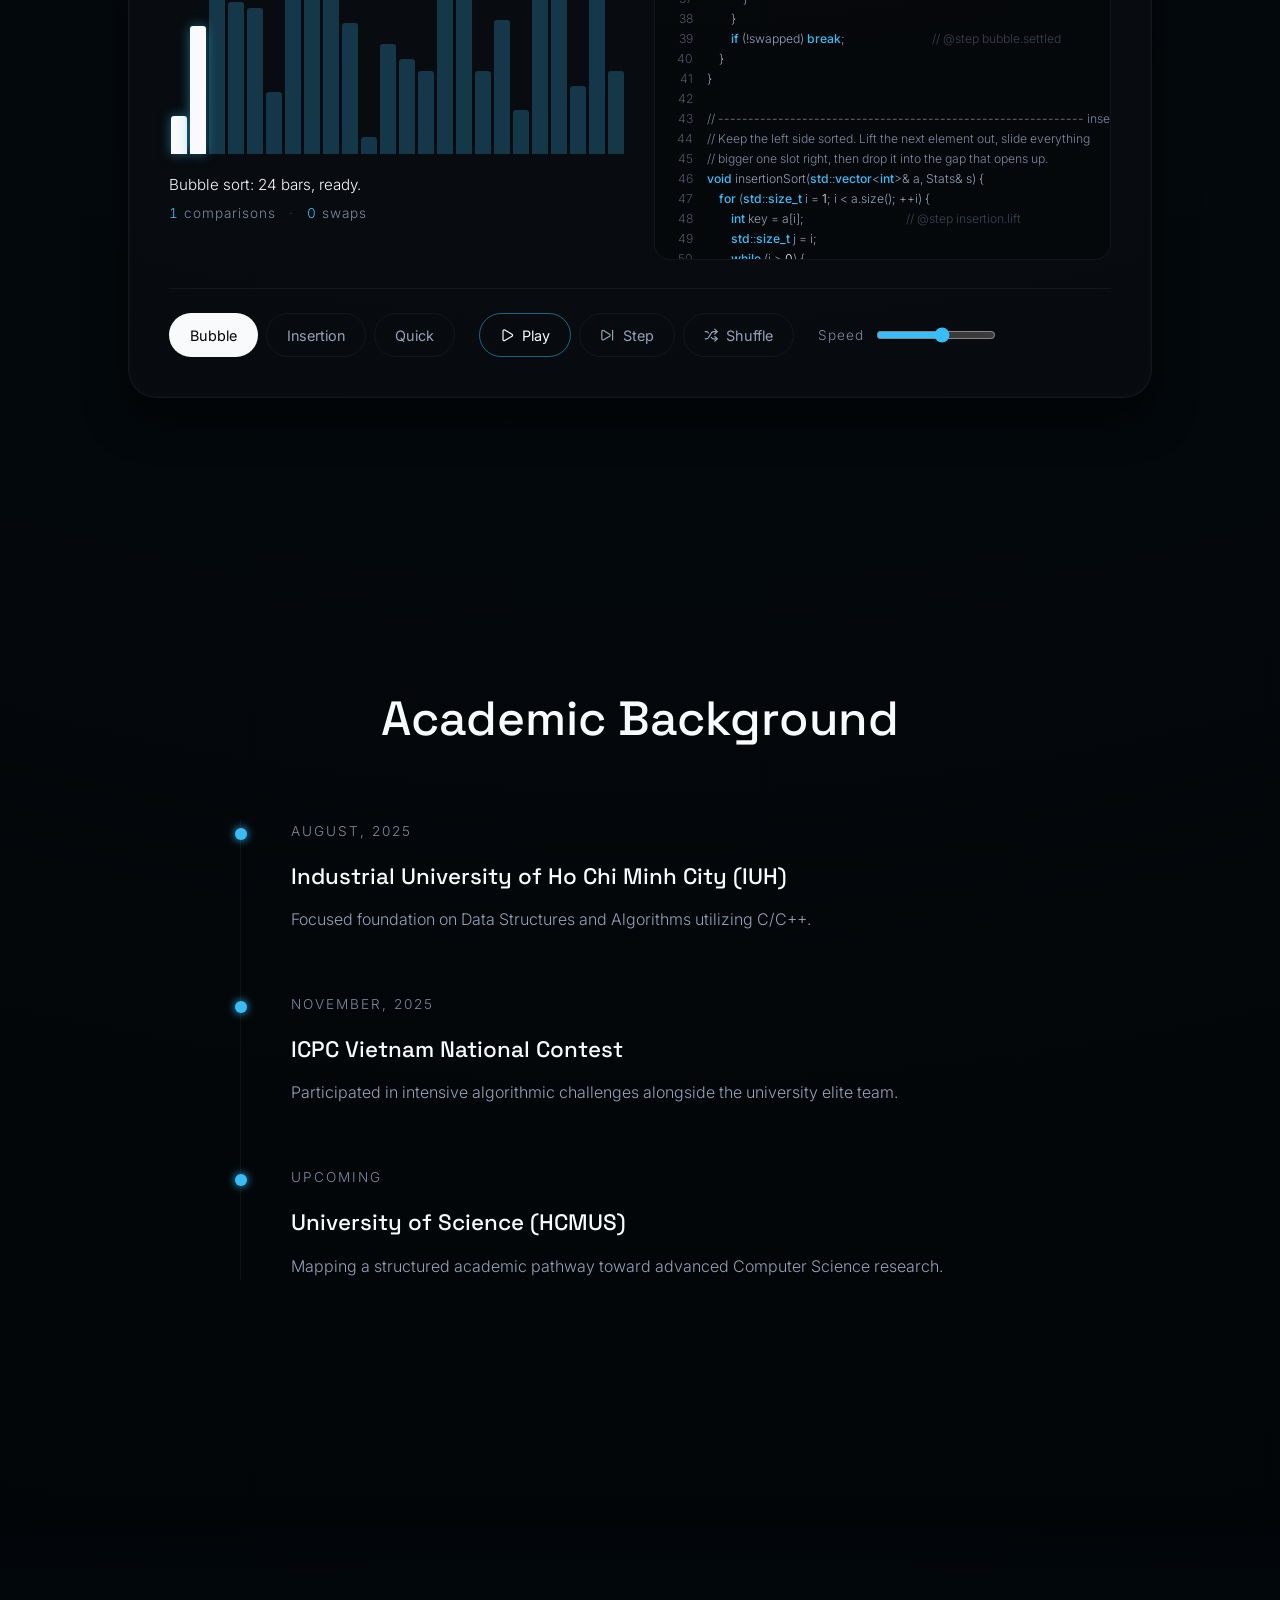
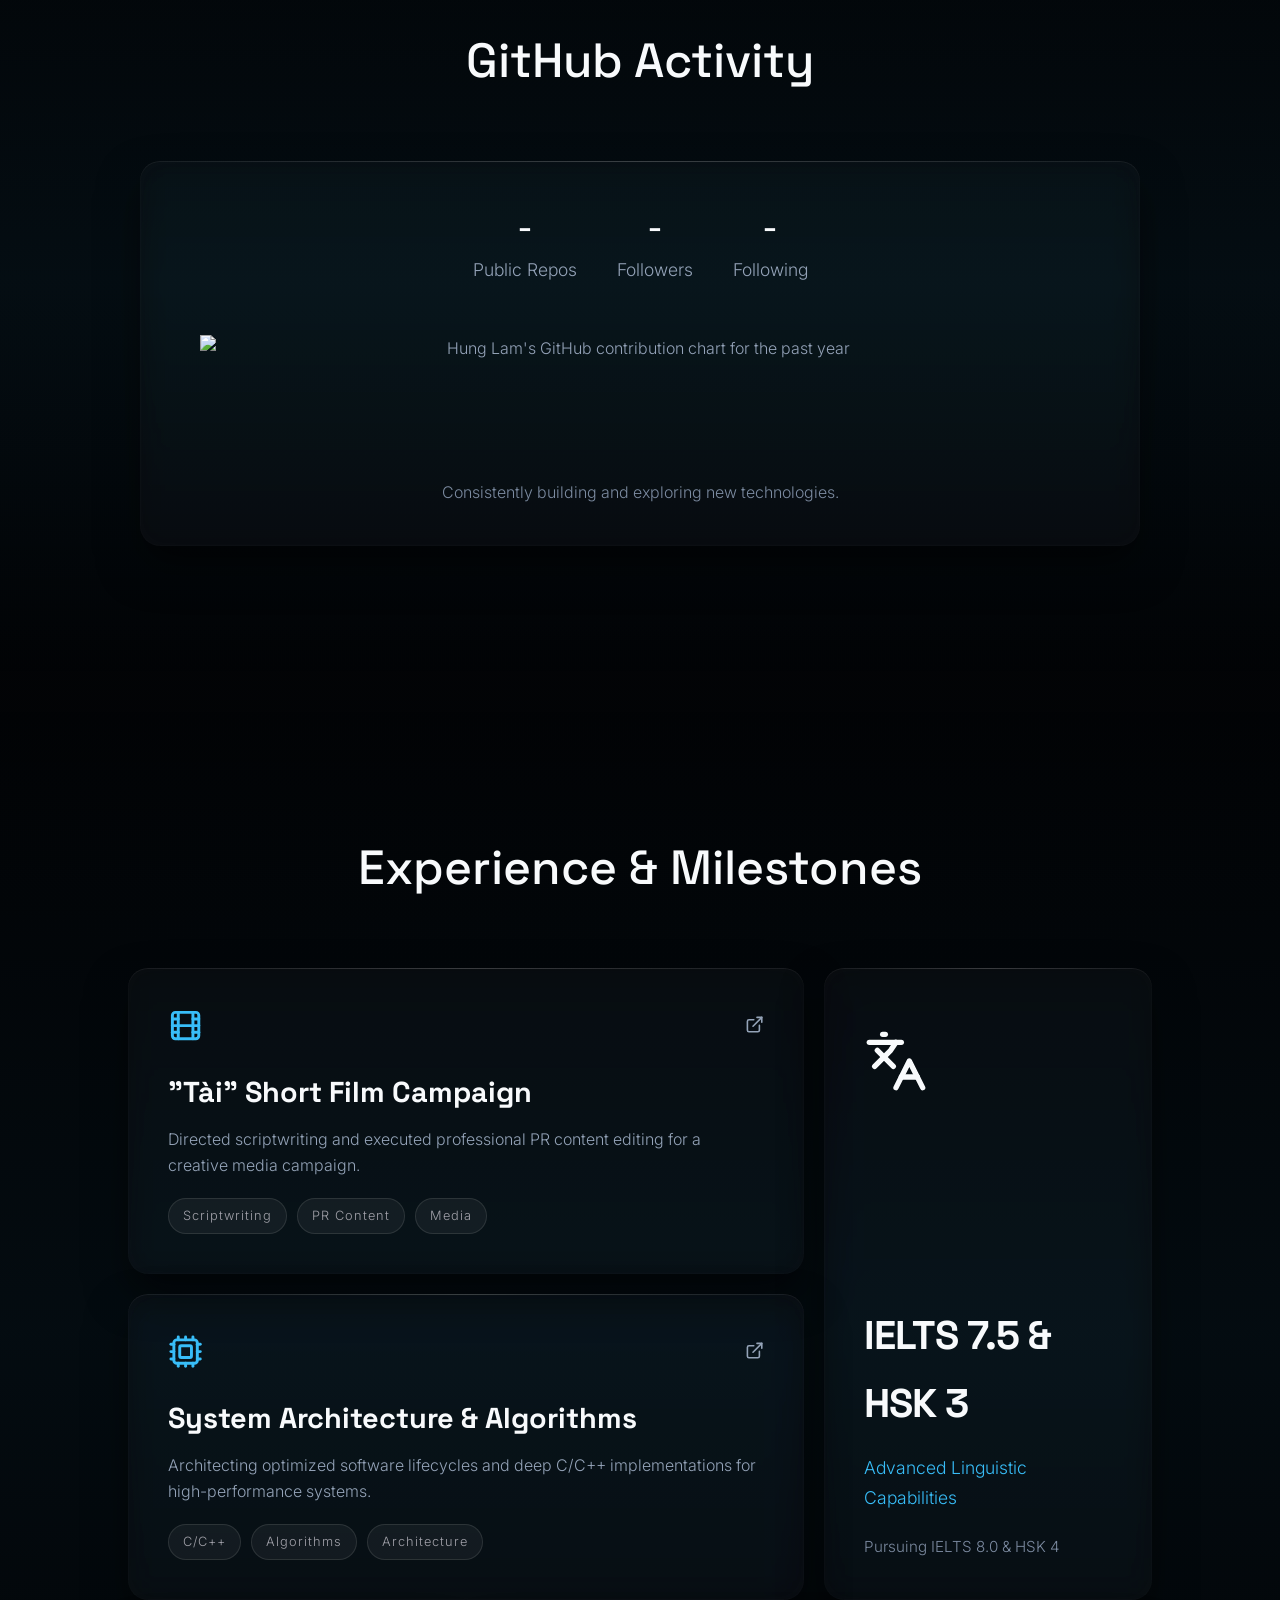
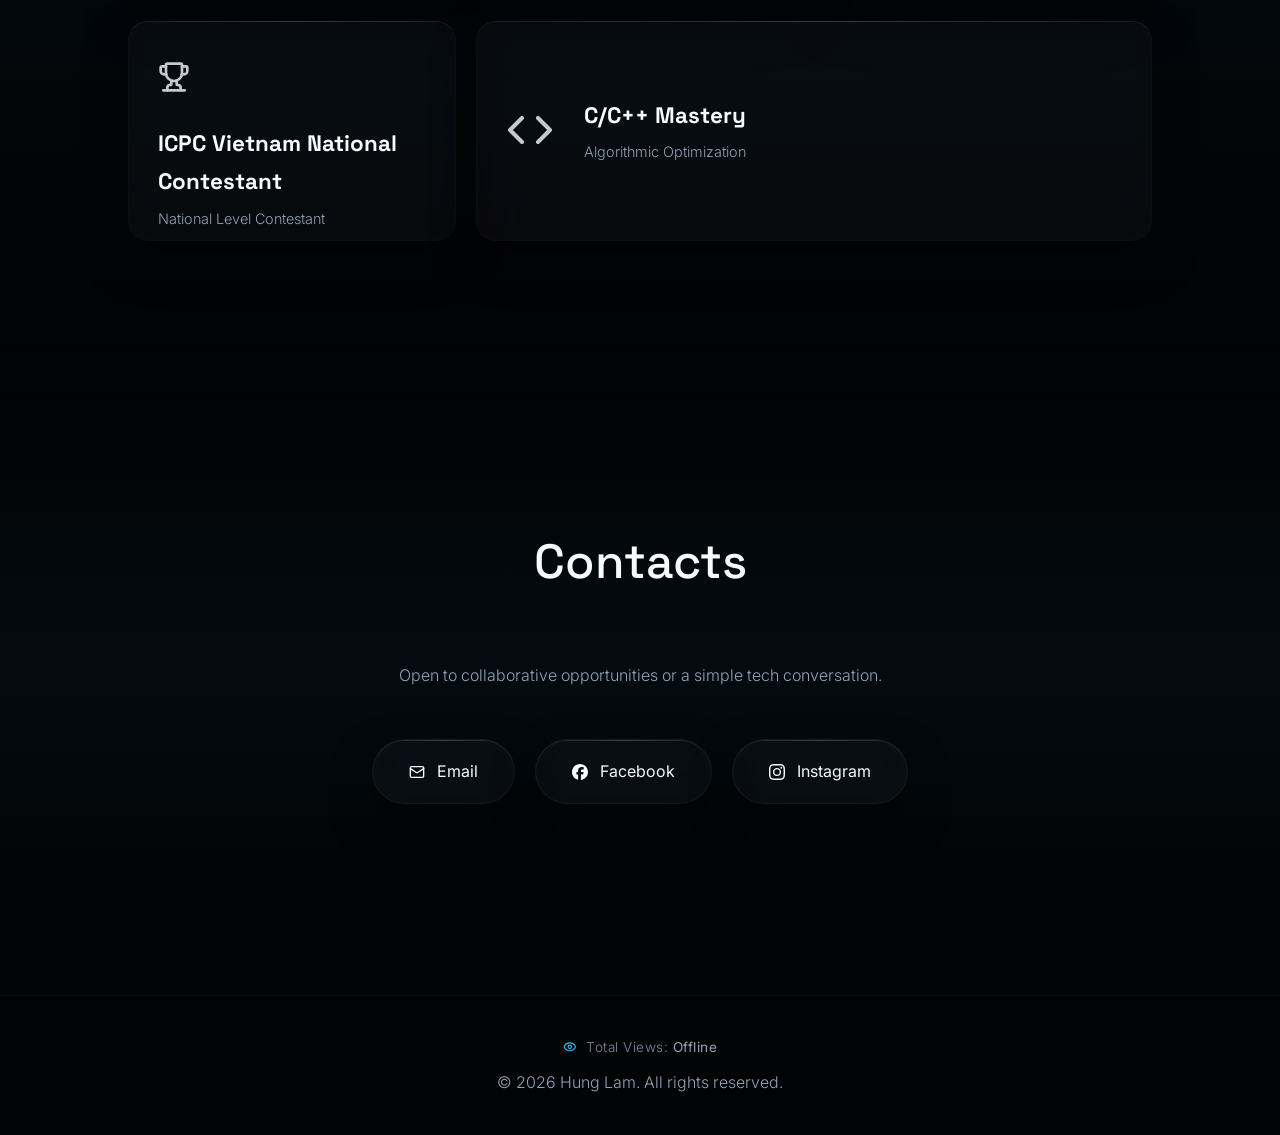
==== commit cba8d083: "feat: interactive sort visualiser, SVG icon sprite, view transitions, JSON-LD, 404 Interactive demo " ====
--- a/index.html
+++ b/index.html
@@ -1,264 +1,366 @@
-<!DOCTYPE html>
-<html lang="en">
-<head>
-    <meta charset="UTF-8">
-    <meta name="viewport" content="width=device-width, initial-scale=1.0">
-    <title>Hung Lam | Premium Portfolio</title>
-    
-    <!-- SEO & Open Graph Meta Tags -->
-    <meta name="description" content="Hung Lam - Software Developer & IT Student. Exploring System Architecture, C/C++ and Aesthetic Web Design.">
-    <meta name="theme-color" content="#020305" media="(prefers-color-scheme: dark)">
-    <meta name="theme-color" content="#efece7" media="(prefers-color-scheme: light)">
-    <link rel="canonical" href="https://hunglam.dev/">
-    <meta property="og:title" content="Hung Lam | Premium Portfolio">
-    <meta property="og:description" content="Software Developer & IT Student. Exploring System Architecture, C/C++ and Aesthetic Web Design.">
-    <meta property="og:image" content="https://hunglam.dev/hunglam-og.jpg">
-    <meta property="og:url" content="https://hunglam.dev/">
-    <meta property="og:type" content="website">
-    <meta name="twitter:card" content="summary_large_image">
-
-    <link rel="icon" type="image/avif" href="logo.avif">
-
-    <!-- Fonts: preconnect so the render-blocking stylesheet resolves faster -->
-    <link rel="preconnect" href="https://fonts.googleapis.com">
-    <link rel="preconnect" href="https://fonts.gstatic.com" crossorigin>
-    <link href="https://fonts.googleapis.com/css2?family=Inter:wght@300;400;500;600&family=Outfit:wght@300;400;500;700;800&family=Space+Grotesk:wght@400;500;600;700&display=swap" rel="stylesheet">
-    <link rel="stylesheet" href="style.css">
-    <link rel="stylesheet" href="https://cdnjs.cloudflare.com/ajax/libs/font-awesome/6.4.0/css/all.min.css">
-
-    <!-- External Libraries. defer: parse in parallel, execute in order before DOMContentLoaded -->
-    <script defer src="https://cdnjs.cloudflare.com/ajax/libs/gsap/3.12.2/gsap.min.js"></script>
-    <script defer src="https://cdnjs.cloudflare.com/ajax/libs/gsap/3.12.2/ScrollTrigger.min.js"></script>
-    <script defer src="https://cdnjs.cloudflare.com/ajax/libs/gsap/3.12.2/TextPlugin.min.js"></script>
-    <script defer src="https://cdnjs.cloudflare.com/ajax/libs/gsap/3.12.2/Flip.min.js"></script>
-    <script defer src="https://cdnjs.cloudflare.com/ajax/libs/vanilla-tilt/1.8.1/vanilla-tilt.min.js"></script>
-    <script defer src="js/main.js"></script>
-
-</head>
-<body>
-    <a class="skip-link" href="#main-content" data-i18n="skip_link">Skip to main content</a>
-    <div id="page-transition-overlay" aria-hidden="true"></div>
-    <div class="progress-container" aria-hidden="true">
-        <div class="progress-bar" id="readingProgress"></div>
-    </div>
-
-    <!-- PRELOADER -->
-    <div id="preloader" aria-hidden="true">
-        <div class="preloader-content">
-            <div class="logo-outline">HL.</div>
-            <div class="loading-bar-container">
-                <div class="loading-bar"></div>
-            </div>
-        </div>
-    </div>
-    <div class="custom-cursor" aria-hidden="true"></div>
-    <div class="custom-cursor-follower" aria-hidden="true"></div>
-    <div class="project-backdrop" aria-hidden="true"></div>
-
-    <div class="page-transition">
-
-        <div class="shape shape-1" aria-hidden="true"></div>
-        <div class="shape shape-2" aria-hidden="true"></div>
-        <div class="shape shape-3" aria-hidden="true"></div>
-
-        <nav class="navbar scroll-animate" style="--delay: 0.05s;">
-            <div class="nav-logo">HL.</div>
-            <ul class="nav-links">
-                <div class="nav-indicator"></div>
-                <li><a href="#about" data-i18n="nav_about">About</a></li>
-                <li><a href="#education" data-i18n="nav_education">Education</a></li>
-                <li><a href="#github-activity" data-i18n="nav_github">GitHub</a></li>
-                <li><a href="#experience" data-i18n="nav_experience">Experience</a></li>
-                <li><a href="#achievements" data-i18n="nav_achievements">Achievements</a></li>
-                <li><a href="#contact" data-i18n="nav_contacts">Contacts</a></li>
-            </ul>
-            <div class="nav-actions">
-                <button id="theme-toggle" class="nav-action-btn" aria-label="Toggle Dark/Light Mode">
-                    <i class="fa-solid fa-moon"></i>
-                </button>
-                <button id="lang-toggle" class="nav-action-btn" aria-label="Toggle Language" style="font-size: 1rem; font-weight: 600; padding: 5px 10px;">
-                    EN
-                </button>
-            </div>
-        </nav>
-
-        <main id="main-content">
-        <header class="hero" id="about">
-            <canvas id="hero-canvas" aria-hidden="true"></canvas>
-            <div class="hero-content">
-                <div class="hero-avatar scroll-animate" style="--delay: 0.1s">
-                    <div class="liquid-ring" aria-hidden="true"></div>
-                    <img src="hunglam-avatar.webp" width="400" height="587" fetchpriority="high" alt="Portrait of Hung Lam">
-                </div>
-
-                <p class="greeting scroll-animate" style="--delay: 0.15s" data-i18n="greeting">INTRODUCTION</p>
-                <h1 class="hero-title scroll-animate" style="--delay: 0.2s" data-i18n="hero_title">Hello, I'm Hung Lam</h1>
-                <p class="tagline scroll-animate" style="--delay: 0.25s">
-                    <span style="letter-spacing: 2px;" data-i18n="tag_student">IT STUDENT</span> 
-                    <span class="accent-dot">•</span> <span data-i18n="tag_developer">SOFTWARE DEVELOPER</span> 
-                    <span class="accent-dot">•</span> <span data-i18n="tag_explorer">STOIC EXPLORER</span>
-                </p>
-                
-                <div class="personal-info-card glass-panel scroll-animate" style="--delay: 0.3s">
-                    <ul>
-                        <li><i class="fa-solid fa-user"></i> <strong data-i18n="info_gender">Gender:</strong> <span data-i18n="info_gender_val">Male</span></li>
-                        <li><i class="fa-solid fa-calendar"></i> <strong data-i18n="info_dob">Date of Birth:</strong> <span data-i18n="info_dob_val">September 22, 2007</span></li>
-                        <li><i class="fa-solid fa-graduation-cap"></i> <strong data-i18n="info_edu">Education:</strong> <span data-i18n="info_edu_val">K26 HCMUS - University of Science</span></li>
-                        <li><i class="fa-solid fa-code"></i> <strong data-i18n="info_exp">Expertise:</strong> <span data-i18n="info_exp_val">Computer Science, C/C++, English, Chinese</span></li>
-                    </ul>
-                </div>
-                
-                <div class="hero-buttons scroll-animate" style="--delay: 0.35s">
-                    <a href="#experience" class="btn-primary" data-i18n="btn_explore">Explore My Journey</a>
-                    <a href="about.html" class="btn-secondary glass-panel"><span data-i18n="btn_beyond">Beyond the Code</span> <i class="fa-solid fa-arrow-right"></i></a>
-                </div>
-            </div>
-        </header>
-
-        <!-- INFINITE SKILLS MARQUEE (decorative: the same skills are listed in the hero card) -->
-        <div class="marquee-container scroll-animate" style="--delay: 0.4s" aria-hidden="true">
-            <div class="marquee-content">
-                <span>C/C++</span><span class="dot">•</span>
-                <span>System Architecture</span><span class="dot">•</span>
-                <span>Data Structures</span><span class="dot">•</span>
-                <span>HTML/CSS</span><span class="dot">•</span>
-                <span>JavaScript</span><span class="dot">•</span>
-                <span>English</span><span class="dot">•</span>
-                <span>Chinese</span><span class="dot">•</span>
-                <!-- Duplicate for seamless scroll -->
-                <span>C/C++</span><span class="dot">•</span>
-                <span>System Architecture</span><span class="dot">•</span>
-                <span>Data Structures</span><span class="dot">•</span>
-                <span>HTML/CSS</span><span class="dot">•</span>
-                <span>JavaScript</span><span class="dot">•</span>
-                <span>English</span><span class="dot">•</span>
-                <span>Chinese</span><span class="dot">•</span>
-            </div>
-        </div>
-
-        <section id="education" class="section">
-            <h2 class="section-title" style="--delay: 0.05s" data-i18n="edu_title">Academic Background</h2>
-            <div class="timeline">
-                <div class="timeline-item" style="--delay: 0.1s">
-                    <span class="date" data-i18n="edu_1_date">August, 2025</span>
-                    <h3 data-i18n="edu_1_name">Industrial University of Ho Chi Minh City (IUH)</h3>
-                    <p data-i18n="edu_1_desc">Focused foundation on Data Structures and Algorithms utilizing C/C++.</p>
-                </div>
-                <div class="timeline-item" style="--delay: 0.15s">
-                    <span class="date" data-i18n="edu_2_date">November, 2025</span>
-                    <h3 data-i18n="edu_2_name">ICPC Vietnam National Contest</h3>
-                    <p data-i18n="edu_2_desc">Participated in intensive algorithmic challenges alongside the university elite team.</p>
-                </div>
-                <div class="timeline-item" style="--delay: 0.2s">
-                    <span class="date" data-i18n="edu_3_date">Upcoming</span>
-                    <h3 data-i18n="edu_3_name">University of Science (HCMUS)</h3>
-                    <p data-i18n="edu_3_desc">Mapping a structured academic pathway toward advanced Computer Science research.</p>
-                </div>
-            </div>
-        </section>
-
-        <section id="github-activity" class="section bg-darker">
-            <h2 class="section-title" style="--delay: 0.05s" data-i18n="git_title">GitHub Activity</h2>
-            <div class="glass-panel" style="padding: 40px; max-width: 1000px; margin: 0 auto; text-align: center; --delay: 0.1s">
-                <div style="display: flex; justify-content: center; gap: 40px; margin-bottom: 30px;" id="github-stats">
-                    <div style="font-size: 1.1rem; color: var(--text-muted);" title="Tổng số kho lưu trữ mã nguồn mở"><span id="gh-repos" style="color: var(--text-main); font-size: 2rem; font-weight: 500;">-</span> <br><span data-i18n="git_repos">Public Repos</span></div>
-                    <div style="font-size: 1.1rem; color: var(--text-muted);" title="Số người đang theo dõi Github của tôi"><span id="gh-followers" style="color: var(--text-main); font-size: 2rem; font-weight: 500;">-</span> <br><span data-i18n="git_followers">Followers</span></div>
-                    <div style="font-size: 1.1rem; color: var(--text-muted);" title="Số người tôi đang theo dõi trên Github"><span id="gh-following" style="color: var(--text-main); font-size: 2rem; font-weight: 500;">-</span> <br><span data-i18n="git_following">Following</span></div>
-                </div>
-                <div style="position: relative; overflow-x: auto; padding: 20px; display: flex; justify-content: center; width: 100%;">
-                    <img id="github-chart-img" src="https://ghchart.rshah.org/38bdf8/07hunglam" width="663" height="104" loading="lazy" decoding="async" alt="Hung Lam's GitHub contribution chart for the past year" style="width: 100%; min-width: 700px; display: block;" />
-                </div>
-                <p style="margin-top: 20px; color: var(--text-dim);" data-i18n="git_desc">Consistently building and exploring new technologies.</p>
-            </div>
-        </section>
-
-        <section id="experience" class="section bg-darker">
-            <h2 class="section-title" style="--delay: 0.05s" data-i18n="exp_title">Experience & Milestones</h2>
-            <div class="bento-grid">
-                <!-- Project Card 1 (Span 2) -->
-                <div class="bento-item span-2 project-card glass-panel" style="--delay: 0.1s; padding: 40px; cursor: pointer;"
-                     role="button" tabindex="0" aria-expanded="false"
-                     aria-label="Expand details: &quot;Tài&quot; Short Film Campaign">
-                    <div class="project-header">
-                        <i class="fa-solid fa-film project-icon" aria-hidden="true"></i>
-                        <span class="project-link" aria-hidden="true"><i class="fa-solid fa-arrow-up-right-from-square"></i></span>
-                    </div>
-                    <h3 data-i18n="prj_1_title" style="font-size: 1.8rem; margin-bottom: 10px;">"Tài" Short Film Campaign</h3>
-                    <p data-i18n="prj_1_desc" style="font-size: 1rem; color: var(--text-muted); margin-bottom: 20px;">Directed scriptwriting and executed professional PR content editing for a creative media campaign.</p>
-                    <div class="project-tags">
-                        <span class="tag">Scriptwriting</span>
-                        <span class="tag">PR Content</span>
-                        <span class="tag">Media</span>
-                    </div>
-                </div>
-
-                <!-- Achievement 1 (Row span 2) -->
-                <div id="achievements" class="bento-item row-span-2 achievement-card ach-large glass-panel" style="--delay: 0.2s">
-                    <div class="ach-icon" aria-hidden="true"><i class="fa-solid fa-language"></i></div>
-                    <div>
-                        <h3 data-i18n="ach_1_title">IELTS 7.5 & HSK 3</h3>
-                        <p data-i18n="ach_1_desc">Advanced Linguistic Capabilities</p>
-                        <span style="color: var(--text-dim); font-size: 0.95rem;" data-i18n="ach_1_sub">Pursuing IELTS 8.0 & HSK 4</span>
-                    </div>
-                </div>
-
-                <!-- Project Card 2 (Span 2) -->
-                <div class="bento-item span-2 project-card glass-panel" style="--delay: 0.3s; padding: 40px; cursor: pointer;"
-                     role="button" tabindex="0" aria-expanded="false"
-                     aria-label="Expand details: System Architecture &amp; Algorithms">
-                    <div class="project-header">
-                        <i class="fa-solid fa-microchip project-icon" aria-hidden="true"></i>
-                        <span class="project-link" aria-hidden="true"><i class="fa-solid fa-arrow-up-right-from-square"></i></span>
-                    </div>
-                    <h3 data-i18n="prj_2_title" style="font-size: 1.8rem; margin-bottom: 10px;">System Architecture & Algorithms</h3>
-                    <p data-i18n="prj_2_desc" style="font-size: 1rem; color: var(--text-muted); margin-bottom: 20px;">Architecting optimized software lifecycles and deep C/C++ implementations for high-performance systems.</p>
-                    <div class="project-tags">
-                        <span class="tag">C/C++</span>
-                        <span class="tag">Algorithms</span>
-                        <span class="tag">Architecture</span>
-                    </div>
-                </div>
-                
-                <!-- Achievement 2 -->
-                <div class="bento-item achievement-card ach-small glass-panel" style="--delay: 0.4s; padding: 30px;">
-                    <div class="ach-icon" aria-hidden="true"><i class="fa-solid fa-trophy"></i></div>
-                    <h3 data-i18n="ach_2_title">ICPC Vietnam National Contestant</h3>
-                    <p style="color: var(--text-muted); font-size: 0.9rem;" data-i18n="ach_2_sub">National Level Contestant</p>
-                </div>
-                
-                <!-- Achievement 3 -->
-                <div class="bento-item span-2 achievement-card ach-small glass-panel" style="--delay: 0.5s; flex-direction: row; align-items: center; justify-content: flex-start; gap: 30px; padding: 30px;">
-                    <div class="ach-icon" style="margin-bottom: 0; font-size: 3rem;" aria-hidden="true"><i class="fa-solid fa-code"></i></div>
-                    <div>
-                        <h3 data-i18n="ach_3_title" style="margin-bottom: 5px;">C/C++ Mastery</h3>
-                        <p style="color: var(--text-muted); font-size: 0.9rem;" data-i18n="ach_3_sub">Algorithmic Optimization</p>
-                    </div>
-                </div>
-            </div>
-        </section>
-
-        <section id="contact" class="section bg-darker">
-            <h2 class="section-title" style="--delay: 0.05s" data-i18n="contact_title">Contacts</h2>
-            <div class="contact-container">
-                <p class="scroll-animate" style="--delay: 0.1s" data-i18n="contact_desc">Open to collaborative opportunities or a simple tech conversation.</p>
-                <div class="contact-links">
-                    <a href="mailto:hunglam220907@gmail.com" class="social-btn glass-panel scroll-animate" aria-label="Send Email" style="--delay: 0.15s"><i class="fa-solid fa-envelope" aria-hidden="true"></i> Email</a>
-                    <a href="https://www.facebook.com/07.hunglam/" target="_blank" rel="noopener noreferrer" class="social-btn glass-panel scroll-animate" aria-label="Facebook Profile (opens in a new tab)" style="--delay: 0.2s"><i class="fa-brands fa-facebook" aria-hidden="true"></i> Facebook</a>
-                    <a href="https://www.instagram.com/07_hunglam/" target="_blank" rel="noopener noreferrer" class="social-btn glass-panel scroll-animate" aria-label="Instagram Profile (opens in a new tab)" style="--delay: 0.25s"><i class="fa-brands fa-instagram" aria-hidden="true"></i> Instagram</a>
-                </div>
-            </div>
-        </section>
-        </main>
-
-        <footer>
-            <div class="footer-analytics" style="font-size: 0.85rem; color: var(--text-dim); margin-bottom: 10px; font-weight: 300; letter-spacing: 0.5px;">
-                <i class="fa-solid fa-eye" aria-hidden="true" style="margin-right: 5px; color: var(--accent-color, #38bdf8);"></i> <span data-i18n="footer_views">Total Views:</span> <span id="view-counter" style="color: var(--text-muted); font-weight: 400;">Loading...</span>
-            </div>
-            <p data-i18n="footer_copyright">&copy; 2026 Hung Lam. All rights reserved.</p>
-            <a href="#about" class="back-to-top" id="backToTop" aria-label="Back to top">
-                <i class="fa-solid fa-arrow-up" aria-hidden="true"></i>
-            </a>
-        </footer>
-    </div>
-</body>
+<!DOCTYPE html>
+<html lang="en">
+<head>
+    <meta charset="UTF-8">
+    <meta name="viewport" content="width=device-width, initial-scale=1.0">
+    <title>Hung Lam | Premium Portfolio</title>
+    
+    <!-- SEO & Open Graph Meta Tags -->
+    <meta name="description" content="Hung Lam - Software Developer & IT Student. Exploring System Architecture, C/C++ and Aesthetic Web Design.">
+    <meta name="theme-color" content="#020305" media="(prefers-color-scheme: dark)">
+    <meta name="theme-color" content="#efece7" media="(prefers-color-scheme: light)">
+    <link rel="canonical" href="https://hunglam.dev/">
+    <meta property="og:title" content="Hung Lam | Premium Portfolio">
+    <meta property="og:description" content="Software Developer & IT Student. Exploring System Architecture, C/C++ and Aesthetic Web Design.">
+    <meta property="og:image" content="https://hunglam.dev/hunglam-og.jpg">
+    <meta property="og:url" content="https://hunglam.dev/">
+    <meta property="og:type" content="website">
+    <meta name="twitter:card" content="summary_large_image">
+
+    <link rel="icon" type="image/avif" href="logo.avif">
+
+    <!-- Fonts: preconnect so the render-blocking stylesheet resolves faster -->
+    <link rel="preconnect" href="https://fonts.googleapis.com">
+    <link rel="preconnect" href="https://fonts.gstatic.com" crossorigin>
+    <link href="https://fonts.googleapis.com/css2?family=Inter:wght@300;400;500;600&family=Outfit:wght@300;400;500;700;800&family=Space+Grotesk:wght@400;500;600;700&display=swap" rel="stylesheet">
+    <link rel="stylesheet" href="style.css">
+
+    <!-- External Libraries. defer: parse in parallel, execute in order before DOMContentLoaded -->
+    <script defer src="https://cdnjs.cloudflare.com/ajax/libs/gsap/3.12.2/gsap.min.js"></script>
+    <script defer src="https://cdnjs.cloudflare.com/ajax/libs/gsap/3.12.2/ScrollTrigger.min.js"></script>
+    <script defer src="https://cdnjs.cloudflare.com/ajax/libs/gsap/3.12.2/TextPlugin.min.js"></script>
+    <script defer src="https://cdnjs.cloudflare.com/ajax/libs/gsap/3.12.2/Flip.min.js"></script>
+    <script defer src="https://cdnjs.cloudflare.com/ajax/libs/vanilla-tilt/1.8.1/vanilla-tilt.min.js"></script>
+    <script defer src="js/main.js"></script>
+    <script defer src="js/sort-trace.js"></script>
+    <script defer src="js/sort-visualizer.js"></script>
+
+    <script type="application/ld+json">
+    {
+      "@context": "https://schema.org",
+      "@graph": [
+        {
+          "@type": "Person",
+          "@id": "https://hunglam.dev/#person",
+          "name": "Lâm Gia Hưng",
+          "alternateName": ["Hưng Lâm", "Hung Lam", "Lam Gia Hung"],
+          "url": "https://hunglam.dev/",
+          "image": "https://hunglam.dev/hunglam-og.jpg",
+          "birthDate": "2007-09-22",
+          "jobTitle": "Information Technology Student",
+          "description": "IT student and software developer working in C/C++, data structures and algorithms.",
+          "nationality": "VN",
+          "alumniOf": {
+            "@type": "CollegeOrUniversity",
+            "name": "University of Science, Vietnam National University Ho Chi Minh City",
+            "alternateName": "HCMUS",
+            "url": "https://hcmus.edu.vn/"
+          },
+          "knowsLanguage": [
+            { "@type": "Language", "name": "Vietnamese", "alternateName": "vi" },
+            { "@type": "Language", "name": "English", "alternateName": "en" },
+            { "@type": "Language", "name": "Chinese", "alternateName": "zh" }
+          ],
+          "knowsAbout": ["C++", "C", "Data Structures", "Algorithms", "Competitive Programming", "Web Development"],
+          "sameAs": [
+            "https://github.com/07hunglam",
+            "https://www.facebook.com/07.hunglam/",
+            "https://www.instagram.com/07_hunglam/"
+          ]
+        },
+        {
+          "@type": "WebSite",
+          "@id": "https://hunglam.dev/#website",
+          "url": "https://hunglam.dev/",
+          "name": "Hung Lam | Portfolio",
+          "inLanguage": ["en", "vi"],
+          "about": { "@id": "https://hunglam.dev/#person" },
+          "publisher": { "@id": "https://hunglam.dev/#person" }
+        }
+      ]
+    }
+    </script>
+
+</head>
+<body>
+    <a class="skip-link" href="#main-content" data-i18n="skip_link">Skip to main content</a>
+    <div class="progress-container" aria-hidden="true">
+        <div class="progress-bar" id="readingProgress"></div>
+    </div>
+
+    <!-- PRELOADER -->
+    <div id="preloader" aria-hidden="true">
+        <div class="preloader-content">
+            <div class="logo-outline">HL.</div>
+            <div class="loading-bar-container">
+                <div class="loading-bar"></div>
+            </div>
+        </div>
+    </div>
+    <div class="custom-cursor" aria-hidden="true"></div>
+    <div class="custom-cursor-follower" aria-hidden="true"></div>
+    <div class="project-backdrop" aria-hidden="true"></div>
+
+    <div class="page-transition">
+
+        <div class="shape shape-1" aria-hidden="true"></div>
+        <div class="shape shape-2" aria-hidden="true"></div>
+        <div class="shape shape-3" aria-hidden="true"></div>
+
+        <nav class="navbar scroll-animate" style="--delay: 0.05s;">
+            <div class="nav-logo">HL.</div>
+            <ul class="nav-links">
+                <div class="nav-indicator"></div>
+                <li><a href="#about" data-i18n="nav_about">About</a></li>
+                <li><a href="#education" data-i18n="nav_education">Education</a></li>
+                <li><a href="#github-activity" data-i18n="nav_github">GitHub</a></li>
+                <li><a href="#experience" data-i18n="nav_experience">Experience</a></li>
+                <li><a href="#achievements" data-i18n="nav_achievements">Achievements</a></li>
+                <li><a href="#contact" data-i18n="nav_contacts">Contacts</a></li>
+            </ul>
+            <div class="nav-actions">
+                <button id="theme-toggle" class="nav-action-btn" aria-label="Toggle Dark/Light Mode">
+                    <svg class="icon" aria-hidden="true"><use href="icons.svg#icon-moon"/></svg>
+                </button>
+                <button id="lang-toggle" class="nav-action-btn" aria-label="Toggle Language" style="font-size: 1rem; font-weight: 600; padding: 5px 10px;">
+                    EN
+                </button>
+            </div>
+        </nav>
+
+        <main id="main-content">
+        <header class="hero" id="about">
+            <canvas id="hero-canvas" aria-hidden="true"></canvas>
+            <div class="hero-content">
+                <div class="hero-avatar scroll-animate" style="--delay: 0.1s">
+                    <div class="liquid-ring" aria-hidden="true"></div>
+                    <img src="hunglam-avatar.webp" width="400" height="587" fetchpriority="high" alt="Portrait of Hung Lam">
+                </div>
+
+                <p class="greeting scroll-animate" style="--delay: 0.15s" data-i18n="greeting">INTRODUCTION</p>
+                <h1 class="hero-title scroll-animate" style="--delay: 0.2s" data-i18n="hero_title">Hello, I'm Hung Lam</h1>
+                <p class="tagline scroll-animate" style="--delay: 0.25s">
+                    <span style="letter-spacing: 2px;" data-i18n="tag_student">IT STUDENT</span> 
+                    <span class="accent-dot">•</span> <span data-i18n="tag_developer">SOFTWARE DEVELOPER</span> 
+                    <span class="accent-dot">•</span> <span data-i18n="tag_explorer">STOIC EXPLORER</span>
+                </p>
+                
+                <div class="personal-info-card glass-panel scroll-animate" style="--delay: 0.3s">
+                    <ul>
+                        <li><svg class="icon" aria-hidden="true"><use href="icons.svg#icon-user"/></svg> <strong data-i18n="info_gender">Gender:</strong> <span data-i18n="info_gender_val">Male</span></li>
+                        <li><svg class="icon" aria-hidden="true"><use href="icons.svg#icon-calendar"/></svg> <strong data-i18n="info_dob">Date of Birth:</strong> <span data-i18n="info_dob_val">September 22, 2007</span></li>
+                        <li><svg class="icon" aria-hidden="true"><use href="icons.svg#icon-graduation"/></svg> <strong data-i18n="info_edu">Education:</strong> <span data-i18n="info_edu_val">K26 HCMUS - University of Science</span></li>
+                        <li><svg class="icon" aria-hidden="true"><use href="icons.svg#icon-code"/></svg> <strong data-i18n="info_exp">Expertise:</strong> <span data-i18n="info_exp_val">Computer Science, C/C++, English, Chinese</span></li>
+                    </ul>
+                </div>
+                
+                <div class="hero-buttons scroll-animate" style="--delay: 0.35s">
+                    <a href="#experience" class="btn-primary" data-i18n="btn_explore">Explore My Journey</a>
+                    <a href="about.html" class="btn-secondary glass-panel"><span data-i18n="btn_beyond">Beyond the Code</span> <svg class="icon" aria-hidden="true"><use href="icons.svg#icon-arrow-right"/></svg></a>
+                </div>
+            </div>
+        </header>
+
+        <!-- INFINITE SKILLS MARQUEE (decorative: the same skills are listed in the hero card) -->
+        <div class="marquee-container scroll-animate" style="--delay: 0.4s" aria-hidden="true">
+            <div class="marquee-content">
+                <span>C/C++</span><span class="dot">•</span>
+                <span>System Architecture</span><span class="dot">•</span>
+                <span>Data Structures</span><span class="dot">•</span>
+                <span>HTML/CSS</span><span class="dot">•</span>
+                <span>JavaScript</span><span class="dot">•</span>
+                <span>English</span><span class="dot">•</span>
+                <span>Chinese</span><span class="dot">•</span>
+                <!-- Duplicate for seamless scroll -->
+                <span>C/C++</span><span class="dot">•</span>
+                <span>System Architecture</span><span class="dot">•</span>
+                <span>Data Structures</span><span class="dot">•</span>
+                <span>HTML/CSS</span><span class="dot">•</span>
+                <span>JavaScript</span><span class="dot">•</span>
+                <span>English</span><span class="dot">•</span>
+                <span>Chinese</span><span class="dot">•</span>
+            </div>
+        </div>
+
+        <!-- INTERACTIVE SORTING VISUALISER
+             The code panel is filled by fetching demo/sort.cpp at runtime, so
+             what is on screen is always the real file. See js/sort-visualizer.js -->
+        <section id="playground" class="section">
+            <h2 class="section-title" style="--delay: 0.05s" data-i18n="sd_title">Algorithms, Watched</h2>
+
+            <div id="sort-demo" class="sort-demo glass-panel scroll-animate" style="--delay: 0.1s">
+                <p class="sd-lead" data-i18n="sd_lead">Three sorting algorithms, running the way they actually run. The panel on the right is demo/sort.cpp itself - the highlighted line is the line doing the work.</p>
+
+                <div class="sd-stage">
+                    <div class="sd-visual">
+                        <div class="sd-bars" aria-hidden="true"></div>
+                        <p class="sd-status" role="status" aria-live="polite"></p>
+                        <p class="sd-counts" aria-hidden="true">
+                            <span class="sd-compares">0</span> <span data-i18n="sd_compares">comparisons</span>
+                            <span class="sd-sep">·</span>
+                            <span class="sd-swaps">0</span> <span data-i18n="sd_swaps">swaps</span>
+                        </p>
+                    </div>
+
+                    <div class="sd-source">
+                        <div class="sd-source-head"><span data-i18n="sd_source">demo/sort.cpp</span></div>
+                        <pre class="sd-code" tabindex="0" aria-label="C++ source, demo/sort.cpp"></pre>
+                    </div>
+                </div>
+
+                <div class="sd-controls">
+                    <div class="sd-algos" role="group" aria-label="Algorithm">
+                        <button type="button" class="sd-algo" data-algo="bubble" aria-pressed="true">Bubble</button>
+                        <button type="button" class="sd-algo" data-algo="insertion" aria-pressed="false">Insertion</button>
+                        <button type="button" class="sd-algo" data-algo="quick" aria-pressed="false">Quick</button>
+                    </div>
+
+                    <div class="sd-buttons">
+                        <button type="button" class="sd-play sd-btn sd-btn-primary" aria-pressed="false">
+                            <svg class="icon" aria-hidden="true"><use href="icons.svg#icon-play"/></svg>
+                            <span class="sd-play-text" data-i18n="sd_play">Play</span>
+                        </button>
+                        <button type="button" class="sd-step sd-btn">
+                            <svg class="icon" aria-hidden="true"><use href="icons.svg#icon-step"/></svg>
+                            <span data-i18n="sd_step">Step</span>
+                        </button>
+                        <button type="button" class="sd-shuffle sd-btn">
+                            <svg class="icon" aria-hidden="true"><use href="icons.svg#icon-shuffle"/></svg>
+                            <span data-i18n="sd_shuffle">Shuffle</span>
+                        </button>
+                    </div>
+
+                    <label class="sd-speed-wrap">
+                        <span data-i18n="sd_speed">Speed</span>
+                        <input type="range" class="sd-speed" min="1" max="10" value="6">
+                    </label>
+                </div>
+            </div>
+        </section>
+
+        <section id="education" class="section">
+            <h2 class="section-title" style="--delay: 0.05s" data-i18n="edu_title">Academic Background</h2>
+            <div class="timeline">
+                <div class="timeline-item" style="--delay: 0.1s">
+                    <span class="date" data-i18n="edu_1_date">August, 2025</span>
+                    <h3 data-i18n="edu_1_name">Industrial University of Ho Chi Minh City (IUH)</h3>
+                    <p data-i18n="edu_1_desc">Focused foundation on Data Structures and Algorithms utilizing C/C++.</p>
+                </div>
+                <div class="timeline-item" style="--delay: 0.15s">
+                    <span class="date" data-i18n="edu_2_date">November, 2025</span>
+                    <h3 data-i18n="edu_2_name">ICPC Vietnam National Contest</h3>
+                    <p data-i18n="edu_2_desc">Participated in intensive algorithmic challenges alongside the university elite team.</p>
+                </div>
+                <div class="timeline-item" style="--delay: 0.2s">
+                    <span class="date" data-i18n="edu_3_date">Upcoming</span>
+                    <h3 data-i18n="edu_3_name">University of Science (HCMUS)</h3>
+                    <p data-i18n="edu_3_desc">Mapping a structured academic pathway toward advanced Computer Science research.</p>
+                </div>
+            </div>
+        </section>
+
+        <section id="github-activity" class="section bg-darker">
+            <h2 class="section-title" style="--delay: 0.05s" data-i18n="git_title">GitHub Activity</h2>
+            <div class="glass-panel" style="padding: 40px; max-width: 1000px; margin: 0 auto; text-align: center; --delay: 0.1s">
+                <div style="display: flex; justify-content: center; gap: 40px; margin-bottom: 30px;" id="github-stats">
+                    <div style="font-size: 1.1rem; color: var(--text-muted);" title="Tổng số kho lưu trữ mã nguồn mở"><span id="gh-repos" style="color: var(--text-main); font-size: 2rem; font-weight: 500;">-</span> <br><span data-i18n="git_repos">Public Repos</span></div>
+                    <div style="font-size: 1.1rem; color: var(--text-muted);" title="Số người đang theo dõi Github của tôi"><span id="gh-followers" style="color: var(--text-main); font-size: 2rem; font-weight: 500;">-</span> <br><span data-i18n="git_followers">Followers</span></div>
+                    <div style="font-size: 1.1rem; color: var(--text-muted);" title="Số người tôi đang theo dõi trên Github"><span id="gh-following" style="color: var(--text-main); font-size: 2rem; font-weight: 500;">-</span> <br><span data-i18n="git_following">Following</span></div>
+                </div>
+                <div style="position: relative; overflow-x: auto; padding: 20px; display: flex; justify-content: center; width: 100%;">
+                    <img id="github-chart-img" src="https://ghchart.rshah.org/38bdf8/07hunglam" width="663" height="104" loading="lazy" decoding="async" alt="Hung Lam's GitHub contribution chart for the past year" style="width: 100%; min-width: 700px; display: block;" />
+                </div>
+                <p style="margin-top: 20px; color: var(--text-dim);" data-i18n="git_desc">Consistently building and exploring new technologies.</p>
+            </div>
+        </section>
+
+        <section id="experience" class="section bg-darker">
+            <h2 class="section-title" style="--delay: 0.05s" data-i18n="exp_title">Experience & Milestones</h2>
+            <div class="bento-grid">
+                <!-- Project Card 1 (Span 2) -->
+                <div class="bento-item span-2 project-card glass-panel" style="--delay: 0.1s; padding: 40px; cursor: pointer;"
+                     role="button" tabindex="0" aria-expanded="false"
+                     aria-label="Expand details: &quot;Tài&quot; Short Film Campaign">
+                    <div class="project-header">
+                        <svg class="icon project-icon" aria-hidden="true"><use href="icons.svg#icon-film"/></svg>
+                        <span class="project-link" aria-hidden="true"><svg class="icon" aria-hidden="true"><use href="icons.svg#icon-external"/></svg></span>
+                    </div>
+                    <h3 data-i18n="prj_1_title" style="font-size: 1.8rem; margin-bottom: 10px;">"Tài" Short Film Campaign</h3>
+                    <p data-i18n="prj_1_desc" style="font-size: 1rem; color: var(--text-muted); margin-bottom: 20px;">Directed scriptwriting and executed professional PR content editing for a creative media campaign.</p>
+                    <div class="project-tags">
+                        <span class="tag">Scriptwriting</span>
+                        <span class="tag">PR Content</span>
+                        <span class="tag">Media</span>
+                    </div>
+                </div>
+
+                <!-- Achievement 1 (Row span 2) -->
+                <div id="achievements" class="bento-item row-span-2 achievement-card ach-large glass-panel" style="--delay: 0.2s">
+                    <div class="ach-icon" aria-hidden="true"><svg class="icon" aria-hidden="true"><use href="icons.svg#icon-languages"/></svg></div>
+                    <div>
+                        <h3 data-i18n="ach_1_title">IELTS 7.5 & HSK 3</h3>
+                        <p data-i18n="ach_1_desc">Advanced Linguistic Capabilities</p>
+                        <span style="color: var(--text-dim); font-size: 0.95rem;" data-i18n="ach_1_sub">Pursuing IELTS 8.0 & HSK 4</span>
+                    </div>
+                </div>
+
+                <!-- Project Card 2 (Span 2) -->
+                <div class="bento-item span-2 project-card glass-panel" style="--delay: 0.3s; padding: 40px; cursor: pointer;"
+                     role="button" tabindex="0" aria-expanded="false"
+                     aria-label="Expand details: System Architecture &amp; Algorithms">
+                    <div class="project-header">
+                        <svg class="icon project-icon" aria-hidden="true"><use href="icons.svg#icon-cpu"/></svg>
+                        <span class="project-link" aria-hidden="true"><svg class="icon" aria-hidden="true"><use href="icons.svg#icon-external"/></svg></span>
+                    </div>
+                    <h3 data-i18n="prj_2_title" style="font-size: 1.8rem; margin-bottom: 10px;">System Architecture & Algorithms</h3>
+                    <p data-i18n="prj_2_desc" style="font-size: 1rem; color: var(--text-muted); margin-bottom: 20px;">Architecting optimized software lifecycles and deep C/C++ implementations for high-performance systems.</p>
+                    <div class="project-tags">
+                        <span class="tag">C/C++</span>
+                        <span class="tag">Algorithms</span>
+                        <span class="tag">Architecture</span>
+                    </div>
+                </div>
+                
+                <!-- Achievement 2 -->
+                <div class="bento-item achievement-card ach-small glass-panel" style="--delay: 0.4s; padding: 30px;">
+                    <div class="ach-icon" aria-hidden="true"><svg class="icon" aria-hidden="true"><use href="icons.svg#icon-trophy"/></svg></div>
+                    <h3 data-i18n="ach_2_title">ICPC Vietnam National Contestant</h3>
+                    <p style="color: var(--text-muted); font-size: 0.9rem;" data-i18n="ach_2_sub">National Level Contestant</p>
+                </div>
+                
+                <!-- Achievement 3 -->
+                <div class="bento-item span-2 achievement-card ach-small glass-panel" style="--delay: 0.5s; flex-direction: row; align-items: center; justify-content: flex-start; gap: 30px; padding: 30px;">
+                    <div class="ach-icon" style="margin-bottom: 0; font-size: 3rem;" aria-hidden="true"><svg class="icon" aria-hidden="true"><use href="icons.svg#icon-code"/></svg></div>
+                    <div>
+                        <h3 data-i18n="ach_3_title" style="margin-bottom: 5px;">C/C++ Mastery</h3>
+                        <p style="color: var(--text-muted); font-size: 0.9rem;" data-i18n="ach_3_sub">Algorithmic Optimization</p>
+                    </div>
+                </div>
+            </div>
+        </section>
+
+        <section id="contact" class="section bg-darker">
+            <h2 class="section-title" style="--delay: 0.05s" data-i18n="contact_title">Contacts</h2>
+            <div class="contact-container">
+                <p class="scroll-animate" style="--delay: 0.1s" data-i18n="contact_desc">Open to collaborative opportunities or a simple tech conversation.</p>
+                <div class="contact-links">
+                    <a href="mailto:hunglam220907@gmail.com" class="social-btn glass-panel scroll-animate" aria-label="Send Email" style="--delay: 0.15s"><svg class="icon" aria-hidden="true"><use href="icons.svg#icon-mail"/></svg> Email</a>
+                    <a href="https://www.facebook.com/07.hunglam/" target="_blank" rel="noopener noreferrer" class="social-btn glass-panel scroll-animate" aria-label="Facebook Profile (opens in a new tab)" style="--delay: 0.2s"><svg class="icon" aria-hidden="true"><use href="icons.svg#icon-facebook"/></svg> Facebook</a>
+                    <a href="https://www.instagram.com/07_hunglam/" target="_blank" rel="noopener noreferrer" class="social-btn glass-panel scroll-animate" aria-label="Instagram Profile (opens in a new tab)" style="--delay: 0.25s"><svg class="icon" aria-hidden="true"><use href="icons.svg#icon-instagram"/></svg> Instagram</a>
+                </div>
+            </div>
+        </section>
+        </main>
+
+        <footer>
+            <div class="footer-analytics" style="font-size: 0.85rem; color: var(--text-dim); margin-bottom: 10px; font-weight: 300; letter-spacing: 0.5px;">
+                <svg class="icon" aria-hidden="true" style="margin-right: 5px; color: var(--accent-color, #38bdf8);"><use href="icons.svg#icon-eye"/></svg> <span data-i18n="footer_views">Total Views:</span> <span id="view-counter" style="color: var(--text-muted); font-weight: 400;">Loading...</span>
+            </div>
+            <p data-i18n="footer_copyright">&copy; 2026 Hung Lam. All rights reserved.</p>
+            <a href="#about" class="back-to-top" id="backToTop" aria-label="Back to top">
+                <svg class="icon" aria-hidden="true"><use href="icons.svg#icon-arrow-up"/></svg>
+            </a>
+        </footer>
+    </div>
+</body>
 </html>
--- a/style.css
+++ b/style.css
@@ -367,16 +367,35 @@
     outline-offset: 6px;
 }
 
-/* --- PAGE TRANSITION OVERLAY ---
-   GSAP drives this with yPercent. It defaults to fully off-screen so that if
-   GSAP fails to load the page is never left covered by a blank panel. */
-#page-transition-overlay {
-    position: fixed;
-    top: 0; left: 0; width: 100vw; height: 100vh;
-    background-color: var(--bg-color);
-    z-index: 99999;
-    pointer-events: none;
-    transform: translateY(-100%);
+/* ====================================================
+   SPRITE ICONS
+   1em square so they inherit whatever font-size the old <i> tags did,
+   which keeps every existing size rule (.ach-icon, .project-icon, ...) working.
+   ==================================================== */
+.icon {
+    width: 1em;
+    height: 1em;
+    display: inline-block;
+    vertical-align: -0.125em;
+    flex-shrink: 0;
+}
+
+/* ====================================================
+   PAGE TRANSITIONS (View Transitions API)
+   Cross-document, driven entirely by CSS. Browsers without support just
+   navigate normally - nothing to fail, nothing left covering the page.
+   ==================================================== */
+@view-transition {
+    navigation: auto;
+}
+
+@media (prefers-reduced-motion: reduce) {
+    /* Skip the animation but keep the navigation instant and working */
+    ::view-transition-group(*),
+    ::view-transition-old(*),
+    ::view-transition-new(*) {
+        animation: none !important;
+    }
 }
 
 /* --- SKELETON LOADING --- */
@@ -856,10 +875,195 @@
 }
 
 /* ====================================================
+   SORTING VISUALISER
+   Everything is painted from the existing colour tokens, so the demo follows
+   dark/light mode and the about-page accent swatches with no extra JS.
+   ==================================================== */
+.sort-demo {
+    max-width: 1150px;
+    margin: 0 auto;
+    padding: 40px;
+    border: 1px solid var(--glass-border);
+    border-radius: 28px;
+    background: var(--glass-bg);
+    backdrop-filter: blur(20px);
+    -webkit-backdrop-filter: blur(20px);
+}
+.sd-lead {
+    color: var(--text-muted);
+    font-size: 1rem;
+    max-width: 70ch;
+    margin-bottom: 32px;
+}
+
+.sd-stage {
+    display: grid;
+    grid-template-columns: 1fr 1fr;
+    gap: 28px;
+    align-items: stretch;
+}
+
+/* --- bars --- */
+.sd-visual { display: flex; flex-direction: column; min-width: 0; }
+.sd-bars {
+    display: flex;
+    align-items: flex-end;
+    gap: 3px;
+    height: 280px;
+    padding: 0 2px;
+}
+.sd-bar {
+    flex: 1 1 0;
+    min-width: 0;
+    height: 10%;
+    border-radius: 3px 3px 0 0;
+    background: rgba(var(--accent-rgb), 0.25);
+    transition: height 0.12s linear, background-color 0.12s linear;
+}
+.sd-bar.is-locked { background: rgba(var(--accent-rgb), 0.6); }
+.sd-bar.is-active {
+    background: var(--text-main);
+    box-shadow: 0 0 12px rgba(var(--accent-rgb), 0.5);
+}
+.sd-status {
+    margin-top: 18px;
+    color: var(--text-main);
+    font-size: 0.95rem;
+    min-height: 1.5em;
+}
+.sd-counts {
+    color: var(--text-dim);
+    font-size: 0.85rem;
+    letter-spacing: 1px;
+    margin-top: 4px;
+}
+.sd-counts .sd-compares, .sd-counts .sd-swaps {
+    color: var(--accent-color);
+    font-variant-numeric: tabular-nums;
+}
+.sd-sep { margin: 0 8px; opacity: 0.5; }
+
+/* --- source panel --- */
+.sd-source {
+    display: flex;
+    flex-direction: column;
+    min-width: 0;
+    border: 1px solid var(--glass-border);
+    border-radius: 16px;
+    overflow: hidden;
+    background: rgba(0, 0, 0, 0.25);
+}
+.light-mode .sd-source { background: rgba(0, 0, 0, 0.04); }
+.sd-source-head {
+    padding: 10px 16px;
+    font-family: ui-monospace, "SFMono-Regular", Consolas, monospace;
+    font-size: 0.8rem;
+    letter-spacing: 1px;
+    color: var(--text-dim);
+    border-bottom: 1px solid var(--glass-border);
+}
+.sd-code {
+    margin: 0;
+    padding: 12px 0;
+    height: 340px;
+    overflow: auto;
+    font-family: ui-monospace, "SFMono-Regular", Consolas, monospace;
+    font-size: 0.76rem;
+    line-height: 1.65;
+    tab-size: 4;
+}
+.sd-code:focus-visible { outline-offset: -2px; }
+.sd-line {
+    display: flex;
+    gap: 14px;
+    padding: 0 16px;
+    white-space: pre;
+    border-left: 2px solid transparent;
+}
+.sd-line.is-current {
+    background: rgba(var(--accent-rgb), 0.12);
+    border-left-color: var(--accent-color);
+}
+.sd-linenum {
+    flex: 0 0 2.5ch;
+    text-align: right;
+    color: var(--text-dim);
+    opacity: 0.6;
+    user-select: none;
+}
+.sd-code code { color: var(--text-muted); font-family: inherit; }
+.sd-code b { color: var(--accent-color); font-weight: 500; }
+.sd-code i { color: var(--text-main); font-style: normal; }
+.sd-comment { color: var(--text-dim); }
+.sd-marker { color: var(--text-dim); opacity: 0.45; }
+
+/* --- controls --- */
+.sd-controls {
+    display: flex;
+    flex-wrap: wrap;
+    align-items: center;
+    gap: 16px 24px;
+    margin-top: 28px;
+    padding-top: 24px;
+    border-top: 1px solid var(--glass-border);
+}
+.sd-algos { display: flex; gap: 8px; }
+.sd-algo, .sd-btn {
+    min-height: 44px;
+    padding: 0 20px;
+    display: inline-flex;
+    align-items: center;
+    gap: 8px;
+    border-radius: 50px;
+    border: 1px solid var(--glass-border);
+    background: transparent;
+    color: var(--text-muted);
+    font-family: inherit;
+    font-size: 0.9rem;
+    cursor: pointer;
+    transition: color 0.2s, border-color 0.2s, background-color 0.2s;
+}
+.sd-algo:hover, .sd-btn:hover { color: var(--text-main); border-color: rgba(var(--accent-rgb), 0.4); }
+.sd-algo[aria-pressed="true"] {
+    color: var(--bg-color);
+    background: var(--text-main);
+    border-color: transparent;
+}
+.sd-buttons { display: flex; gap: 8px; flex-wrap: wrap; }
+.sd-btn-primary { color: var(--text-main); border-color: rgba(var(--accent-rgb), 0.5); }
+.sd-speed-wrap {
+    display: inline-flex;
+    align-items: center;
+    gap: 12px;
+    color: var(--text-dim);
+    font-size: 0.85rem;
+    letter-spacing: 1px;
+}
+.sd-speed { width: 120px; accent-color: var(--accent-color); }
+
+@media (max-width: 900px) {
+    .sort-demo { padding: 24px 18px; border-radius: 20px; }
+    .sd-stage { grid-template-columns: 1fr; gap: 20px; }
+    .sd-bars { height: 200px; gap: 4px; }
+    .sd-code { height: 240px; font-size: 0.72rem; }
+    .sd-controls { gap: 12px 16px; }
+    .sd-algo, .sd-btn { padding: 0 16px; font-size: 0.85rem; }
+}
+
+@media (prefers-reduced-motion: reduce) {
+    /* Heights snap instead of sliding; the demo still runs and still steps */
+    .sd-bar { transition: none; }
+}
+
+/* ====================================================
    VIEW TRANSITIONS API (THEME TOGGLE)
-   ==================================================== */
-::view-transition-old(root),
-::view-transition-new(root) {
+
+   Scoped to the .theme-transition class that the toggle adds for the duration
+   of its own transition. Unscoped, this would also cancel the cross-document
+   page transition declared by @view-transition above.
+   ==================================================== */
+html.theme-transition::view-transition-old(root),
+html.theme-transition::view-transition-new(root) {
     animation: none;
     mix-blend-mode: normal;
 }
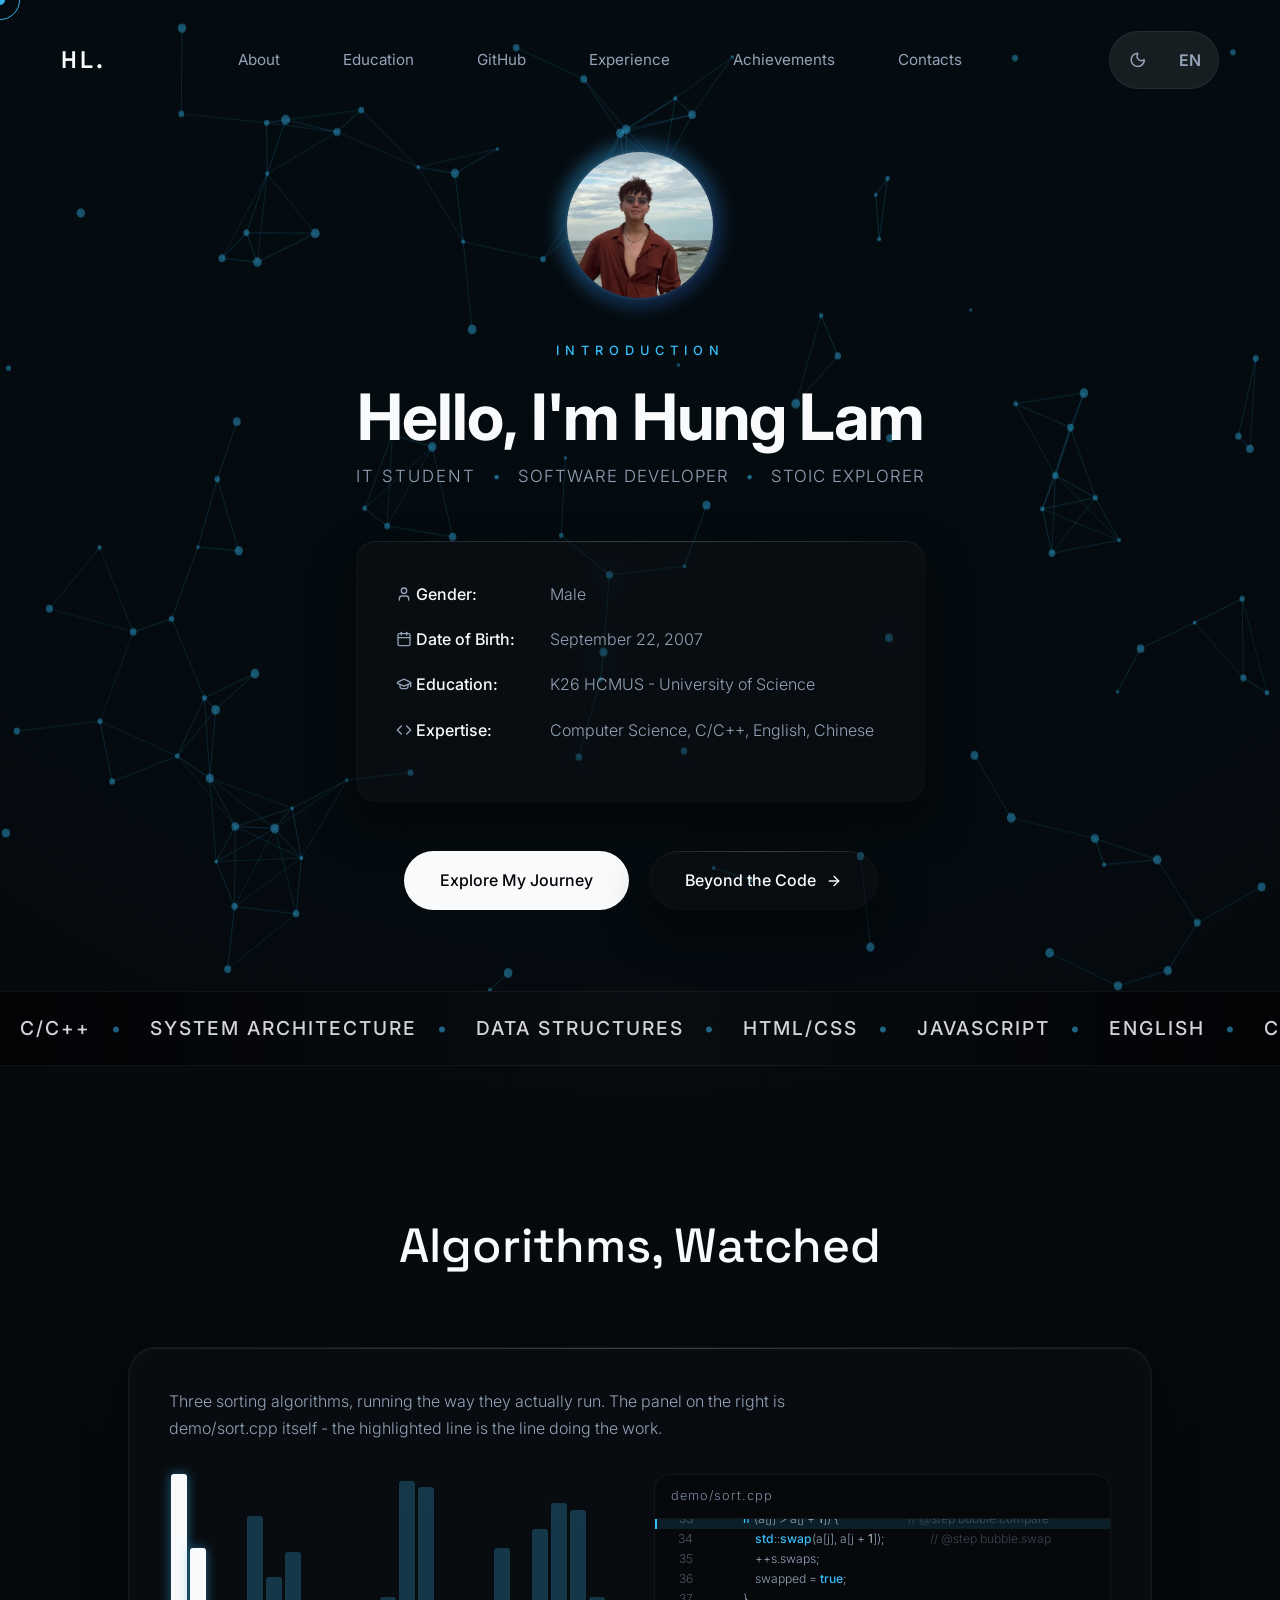
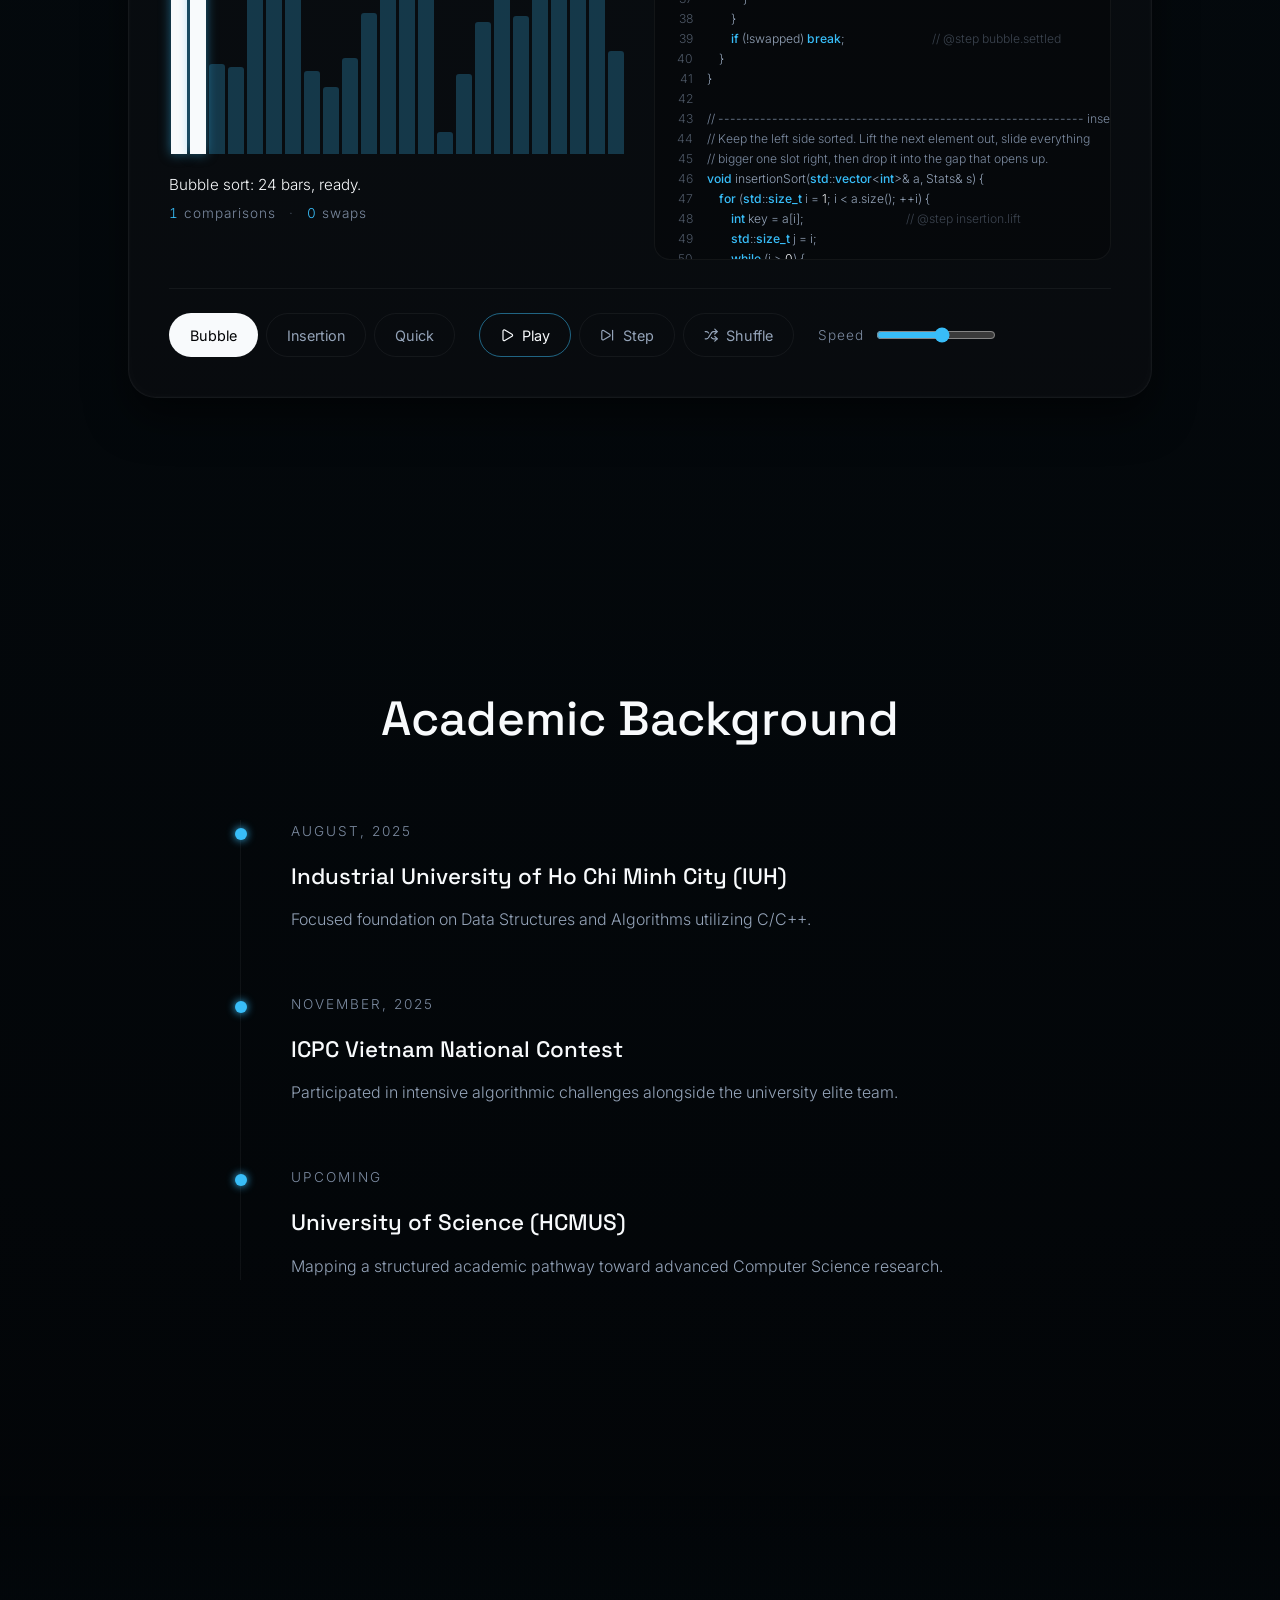
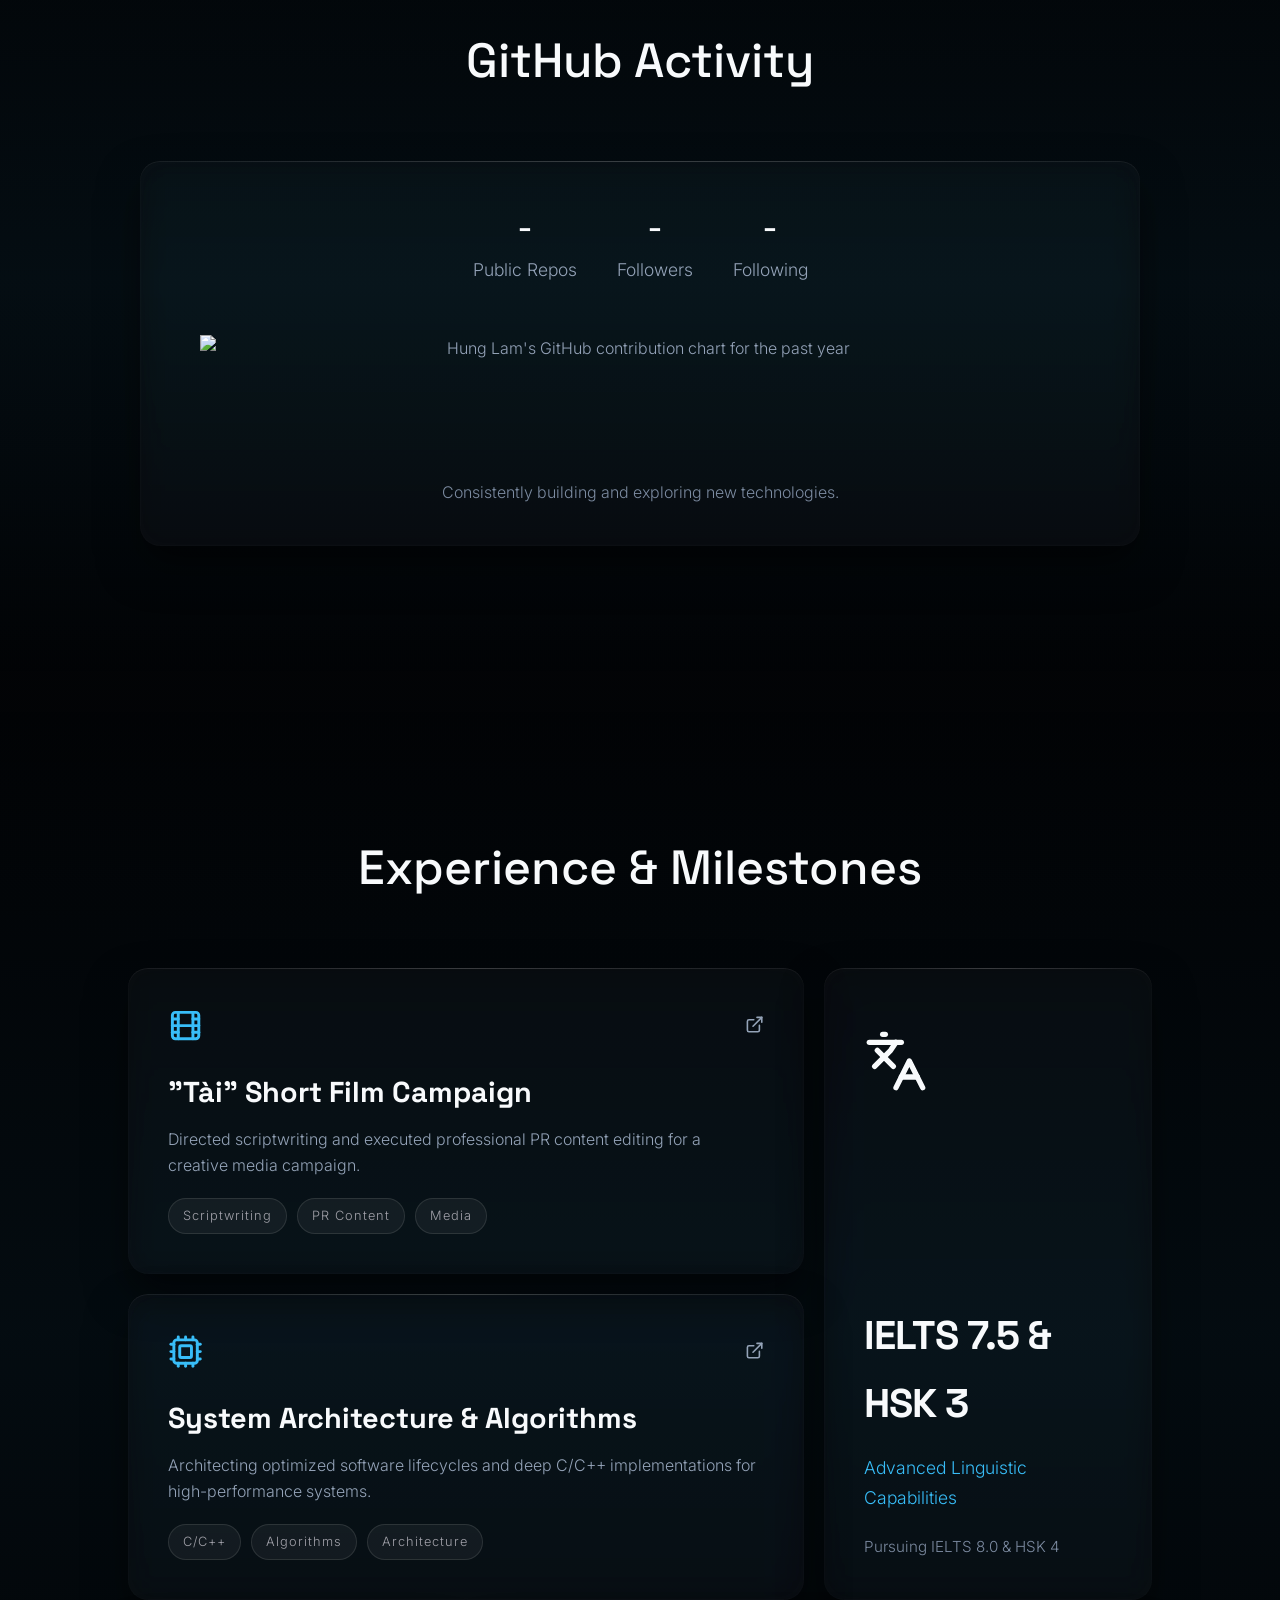
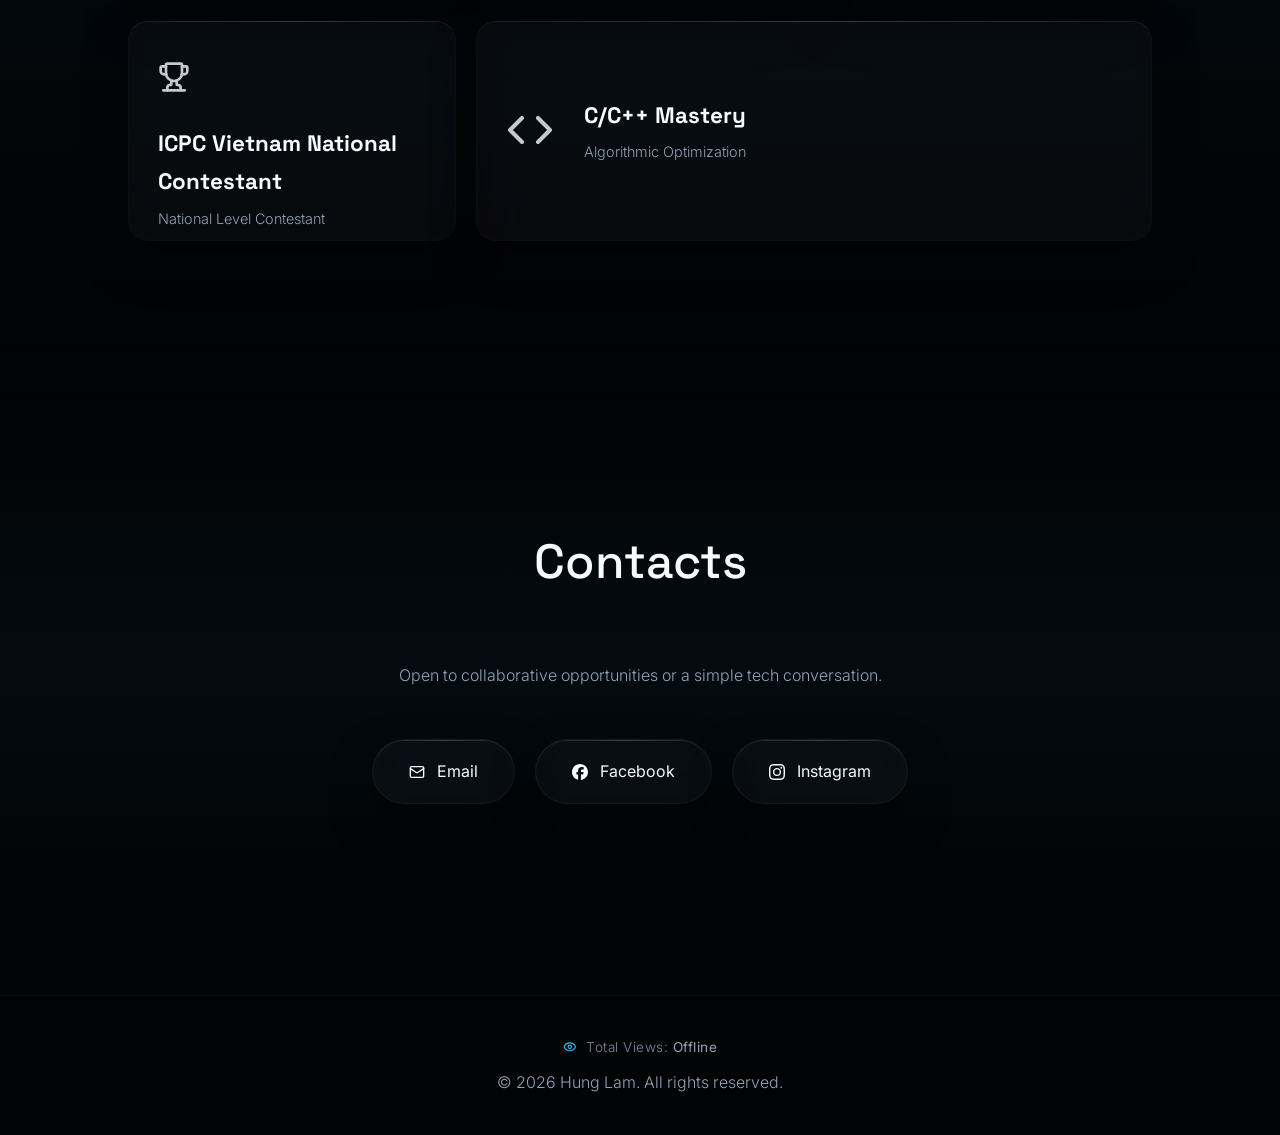
==== commit d45747a5: "fix: sprite paths on deep routes, untranslated aria labels, slider target size Found by testing the " ====
--- a/index.html
+++ b/index.html
@@ -49,7 +49,7 @@
           "birthDate": "2007-09-22",
           "jobTitle": "Information Technology Student",
           "description": "IT student and software developer working in C/C++, data structures and algorithms.",
-          "nationality": "VN",
+          "nationality": { "@type": "Country", "name": "Vietnam" },
           "alumniOf": {
             "@type": "CollegeOrUniversity",
             "name": "University of Science, Vietnam National University Ho Chi Minh City",
@@ -119,10 +119,10 @@
                 <li><a href="#contact" data-i18n="nav_contacts">Contacts</a></li>
             </ul>
             <div class="nav-actions">
-                <button id="theme-toggle" class="nav-action-btn" aria-label="Toggle Dark/Light Mode">
-                    <svg class="icon" aria-hidden="true"><use href="icons.svg#icon-moon"/></svg>
+                <button id="theme-toggle" class="nav-action-btn" data-i18n-aria="aria_theme" aria-label="Toggle dark or light mode">
+                    <svg class="icon" aria-hidden="true"><use href="/icons.svg#icon-moon"/></svg>
                 </button>
-                <button id="lang-toggle" class="nav-action-btn" aria-label="Toggle Language" style="font-size: 1rem; font-weight: 600; padding: 5px 10px;">
+                <button id="lang-toggle" class="nav-action-btn" aria-label="Language / Ngôn ngữ" style="font-size: 1rem; font-weight: 600; padding: 5px 10px;">
                     EN
                 </button>
             </div>
@@ -147,16 +147,16 @@
                 
                 <div class="personal-info-card glass-panel scroll-animate" style="--delay: 0.3s">
                     <ul>
-                        <li><svg class="icon" aria-hidden="true"><use href="icons.svg#icon-user"/></svg> <strong data-i18n="info_gender">Gender:</strong> <span data-i18n="info_gender_val">Male</span></li>
-                        <li><svg class="icon" aria-hidden="true"><use href="icons.svg#icon-calendar"/></svg> <strong data-i18n="info_dob">Date of Birth:</strong> <span data-i18n="info_dob_val">September 22, 2007</span></li>
-                        <li><svg class="icon" aria-hidden="true"><use href="icons.svg#icon-graduation"/></svg> <strong data-i18n="info_edu">Education:</strong> <span data-i18n="info_edu_val">K26 HCMUS - University of Science</span></li>
-                        <li><svg class="icon" aria-hidden="true"><use href="icons.svg#icon-code"/></svg> <strong data-i18n="info_exp">Expertise:</strong> <span data-i18n="info_exp_val">Computer Science, C/C++, English, Chinese</span></li>
+                        <li><svg class="icon" aria-hidden="true"><use href="/icons.svg#icon-user"/></svg> <strong data-i18n="info_gender">Gender:</strong> <span data-i18n="info_gender_val">Male</span></li>
+                        <li><svg class="icon" aria-hidden="true"><use href="/icons.svg#icon-calendar"/></svg> <strong data-i18n="info_dob">Date of Birth:</strong> <span data-i18n="info_dob_val">September 22, 2007</span></li>
+                        <li><svg class="icon" aria-hidden="true"><use href="/icons.svg#icon-graduation"/></svg> <strong data-i18n="info_edu">Education:</strong> <span data-i18n="info_edu_val">K26 HCMUS - University of Science</span></li>
+                        <li><svg class="icon" aria-hidden="true"><use href="/icons.svg#icon-code"/></svg> <strong data-i18n="info_exp">Expertise:</strong> <span data-i18n="info_exp_val">Computer Science, C/C++, English, Chinese</span></li>
                     </ul>
                 </div>
                 
                 <div class="hero-buttons scroll-animate" style="--delay: 0.35s">
                     <a href="#experience" class="btn-primary" data-i18n="btn_explore">Explore My Journey</a>
-                    <a href="about.html" class="btn-secondary glass-panel"><span data-i18n="btn_beyond">Beyond the Code</span> <svg class="icon" aria-hidden="true"><use href="icons.svg#icon-arrow-right"/></svg></a>
+                    <a href="about.html" class="btn-secondary glass-panel"><span data-i18n="btn_beyond">Beyond the Code</span> <svg class="icon" aria-hidden="true"><use href="/icons.svg#icon-arrow-right"/></svg></a>
                 </div>
             </div>
         </header>
@@ -204,12 +204,12 @@
 
                     <div class="sd-source">
                         <div class="sd-source-head"><span data-i18n="sd_source">demo/sort.cpp</span></div>
-                        <pre class="sd-code" tabindex="0" aria-label="C++ source, demo/sort.cpp"></pre>
+                        <pre class="sd-code" tabindex="0" data-i18n-aria="aria_code_panel" aria-label="C++ source of demo/sort.cpp"></pre>
                     </div>
                 </div>
 
                 <div class="sd-controls">
-                    <div class="sd-algos" role="group" aria-label="Algorithm">
+                    <div class="sd-algos" role="group" data-i18n-aria="aria_algo_group" aria-label="Choose an algorithm">
                         <button type="button" class="sd-algo" data-algo="bubble" aria-pressed="true">Bubble</button>
                         <button type="button" class="sd-algo" data-algo="insertion" aria-pressed="false">Insertion</button>
                         <button type="button" class="sd-algo" data-algo="quick" aria-pressed="false">Quick</button>
@@ -217,15 +217,15 @@
 
                     <div class="sd-buttons">
                         <button type="button" class="sd-play sd-btn sd-btn-primary" aria-pressed="false">
-                            <svg class="icon" aria-hidden="true"><use href="icons.svg#icon-play"/></svg>
+                            <svg class="icon" aria-hidden="true"><use href="/icons.svg#icon-play"/></svg>
                             <span class="sd-play-text" data-i18n="sd_play">Play</span>
                         </button>
                         <button type="button" class="sd-step sd-btn">
-                            <svg class="icon" aria-hidden="true"><use href="icons.svg#icon-step"/></svg>
+                            <svg class="icon" aria-hidden="true"><use href="/icons.svg#icon-step"/></svg>
                             <span data-i18n="sd_step">Step</span>
                         </button>
                         <button type="button" class="sd-shuffle sd-btn">
-                            <svg class="icon" aria-hidden="true"><use href="icons.svg#icon-shuffle"/></svg>
+                            <svg class="icon" aria-hidden="true"><use href="/icons.svg#icon-shuffle"/></svg>
                             <span data-i18n="sd_shuffle">Shuffle</span>
                         </button>
                     </div>
@@ -280,10 +280,10 @@
                 <!-- Project Card 1 (Span 2) -->
                 <div class="bento-item span-2 project-card glass-panel" style="--delay: 0.1s; padding: 40px; cursor: pointer;"
                      role="button" tabindex="0" aria-expanded="false"
-                     aria-label="Expand details: &quot;Tài&quot; Short Film Campaign">
+                     data-i18n-aria="aria_prj_1" aria-label="Expand details: &quot;Tài&quot; Short Film Campaign">
                     <div class="project-header">
-                        <svg class="icon project-icon" aria-hidden="true"><use href="icons.svg#icon-film"/></svg>
-                        <span class="project-link" aria-hidden="true"><svg class="icon" aria-hidden="true"><use href="icons.svg#icon-external"/></svg></span>
+                        <svg class="icon project-icon" aria-hidden="true"><use href="/icons.svg#icon-film"/></svg>
+                        <span class="project-link" aria-hidden="true"><svg class="icon" aria-hidden="true"><use href="/icons.svg#icon-external"/></svg></span>
                     </div>
                     <h3 data-i18n="prj_1_title" style="font-size: 1.8rem; margin-bottom: 10px;">"Tài" Short Film Campaign</h3>
                     <p data-i18n="prj_1_desc" style="font-size: 1rem; color: var(--text-muted); margin-bottom: 20px;">Directed scriptwriting and executed professional PR content editing for a creative media campaign.</p>
@@ -296,7 +296,7 @@
 
                 <!-- Achievement 1 (Row span 2) -->
                 <div id="achievements" class="bento-item row-span-2 achievement-card ach-large glass-panel" style="--delay: 0.2s">
-                    <div class="ach-icon" aria-hidden="true"><svg class="icon" aria-hidden="true"><use href="icons.svg#icon-languages"/></svg></div>
+                    <div class="ach-icon" aria-hidden="true"><svg class="icon" aria-hidden="true"><use href="/icons.svg#icon-languages"/></svg></div>
                     <div>
                         <h3 data-i18n="ach_1_title">IELTS 7.5 & HSK 3</h3>
                         <p data-i18n="ach_1_desc">Advanced Linguistic Capabilities</p>
@@ -307,10 +307,10 @@
                 <!-- Project Card 2 (Span 2) -->
                 <div class="bento-item span-2 project-card glass-panel" style="--delay: 0.3s; padding: 40px; cursor: pointer;"
                      role="button" tabindex="0" aria-expanded="false"
-                     aria-label="Expand details: System Architecture &amp; Algorithms">
+                     data-i18n-aria="aria_prj_2" aria-label="Expand details: System Architecture &amp; Algorithms">
                     <div class="project-header">
-                        <svg class="icon project-icon" aria-hidden="true"><use href="icons.svg#icon-cpu"/></svg>
-                        <span class="project-link" aria-hidden="true"><svg class="icon" aria-hidden="true"><use href="icons.svg#icon-external"/></svg></span>
+                        <svg class="icon project-icon" aria-hidden="true"><use href="/icons.svg#icon-cpu"/></svg>
+                        <span class="project-link" aria-hidden="true"><svg class="icon" aria-hidden="true"><use href="/icons.svg#icon-external"/></svg></span>
                     </div>
                     <h3 data-i18n="prj_2_title" style="font-size: 1.8rem; margin-bottom: 10px;">System Architecture & Algorithms</h3>
                     <p data-i18n="prj_2_desc" style="font-size: 1rem; color: var(--text-muted); margin-bottom: 20px;">Architecting optimized software lifecycles and deep C/C++ implementations for high-performance systems.</p>
@@ -323,14 +323,14 @@
                 
                 <!-- Achievement 2 -->
                 <div class="bento-item achievement-card ach-small glass-panel" style="--delay: 0.4s; padding: 30px;">
-                    <div class="ach-icon" aria-hidden="true"><svg class="icon" aria-hidden="true"><use href="icons.svg#icon-trophy"/></svg></div>
+                    <div class="ach-icon" aria-hidden="true"><svg class="icon" aria-hidden="true"><use href="/icons.svg#icon-trophy"/></svg></div>
                     <h3 data-i18n="ach_2_title">ICPC Vietnam National Contestant</h3>
                     <p style="color: var(--text-muted); font-size: 0.9rem;" data-i18n="ach_2_sub">National Level Contestant</p>
                 </div>
                 
                 <!-- Achievement 3 -->
                 <div class="bento-item span-2 achievement-card ach-small glass-panel" style="--delay: 0.5s; flex-direction: row; align-items: center; justify-content: flex-start; gap: 30px; padding: 30px;">
-                    <div class="ach-icon" style="margin-bottom: 0; font-size: 3rem;" aria-hidden="true"><svg class="icon" aria-hidden="true"><use href="icons.svg#icon-code"/></svg></div>
+                    <div class="ach-icon" style="margin-bottom: 0; font-size: 3rem;" aria-hidden="true"><svg class="icon" aria-hidden="true"><use href="/icons.svg#icon-code"/></svg></div>
                     <div>
                         <h3 data-i18n="ach_3_title" style="margin-bottom: 5px;">C/C++ Mastery</h3>
                         <p style="color: var(--text-muted); font-size: 0.9rem;" data-i18n="ach_3_sub">Algorithmic Optimization</p>
@@ -344,9 +344,9 @@
             <div class="contact-container">
                 <p class="scroll-animate" style="--delay: 0.1s" data-i18n="contact_desc">Open to collaborative opportunities or a simple tech conversation.</p>
                 <div class="contact-links">
-                    <a href="mailto:hunglam220907@gmail.com" class="social-btn glass-panel scroll-animate" aria-label="Send Email" style="--delay: 0.15s"><svg class="icon" aria-hidden="true"><use href="icons.svg#icon-mail"/></svg> Email</a>
-                    <a href="https://www.facebook.com/07.hunglam/" target="_blank" rel="noopener noreferrer" class="social-btn glass-panel scroll-animate" aria-label="Facebook Profile (opens in a new tab)" style="--delay: 0.2s"><svg class="icon" aria-hidden="true"><use href="icons.svg#icon-facebook"/></svg> Facebook</a>
-                    <a href="https://www.instagram.com/07_hunglam/" target="_blank" rel="noopener noreferrer" class="social-btn glass-panel scroll-animate" aria-label="Instagram Profile (opens in a new tab)" style="--delay: 0.25s"><svg class="icon" aria-hidden="true"><use href="icons.svg#icon-instagram"/></svg> Instagram</a>
+                    <a href="mailto:hunglam220907@gmail.com" class="social-btn glass-panel scroll-animate" data-i18n-aria="aria_email" aria-label="Send an email" style="--delay: 0.15s"><svg class="icon" aria-hidden="true"><use href="/icons.svg#icon-mail"/></svg> Email</a>
+                    <a href="https://www.facebook.com/07.hunglam/" target="_blank" rel="noopener noreferrer" class="social-btn glass-panel scroll-animate" data-i18n-aria="aria_facebook" aria-label="Facebook profile (opens in a new tab)" style="--delay: 0.2s"><svg class="icon" aria-hidden="true"><use href="/icons.svg#icon-facebook"/></svg> Facebook</a>
+                    <a href="https://www.instagram.com/07_hunglam/" target="_blank" rel="noopener noreferrer" class="social-btn glass-panel scroll-animate" data-i18n-aria="aria_instagram" aria-label="Instagram profile (opens in a new tab)" style="--delay: 0.25s"><svg class="icon" aria-hidden="true"><use href="/icons.svg#icon-instagram"/></svg> Instagram</a>
                 </div>
             </div>
         </section>
@@ -354,11 +354,11 @@
 
         <footer>
             <div class="footer-analytics" style="font-size: 0.85rem; color: var(--text-dim); margin-bottom: 10px; font-weight: 300; letter-spacing: 0.5px;">
-                <svg class="icon" aria-hidden="true" style="margin-right: 5px; color: var(--accent-color, #38bdf8);"><use href="icons.svg#icon-eye"/></svg> <span data-i18n="footer_views">Total Views:</span> <span id="view-counter" style="color: var(--text-muted); font-weight: 400;">Loading...</span>
+                <svg class="icon" aria-hidden="true" style="margin-right: 5px; color: var(--accent-color, #38bdf8);"><use href="/icons.svg#icon-eye"/></svg> <span data-i18n="footer_views">Total Views:</span> <span id="view-counter" style="color: var(--text-muted); font-weight: 400;">Loading...</span>
             </div>
             <p data-i18n="footer_copyright">&copy; 2026 Hung Lam. All rights reserved.</p>
-            <a href="#about" class="back-to-top" id="backToTop" aria-label="Back to top">
-                <svg class="icon" aria-hidden="true"><use href="icons.svg#icon-arrow-up"/></svg>
+            <a href="#about" class="back-to-top" id="backToTop" data-i18n-aria="aria_backtotop" aria-label="Back to top">
+                <svg class="icon" aria-hidden="true"><use href="/icons.svg#icon-arrow-up"/></svg>
             </a>
         </footer>
     </div>
--- a/style.css
+++ b/style.css
@@ -1039,7 +1039,14 @@
     font-size: 0.85rem;
     letter-spacing: 1px;
 }
-.sd-speed { width: 120px; accent-color: var(--accent-color); }
+/* 44px tall for the touch target (WCAG 2.5.5); the native track stays
+   centred inside that box, so it still looks like a thin slider */
+.sd-speed {
+    width: 120px;
+    height: 44px;
+    accent-color: var(--accent-color);
+    cursor: pointer;
+}
 
 @media (max-width: 900px) {
     .sort-demo { padding: 24px 18px; border-radius: 20px; }
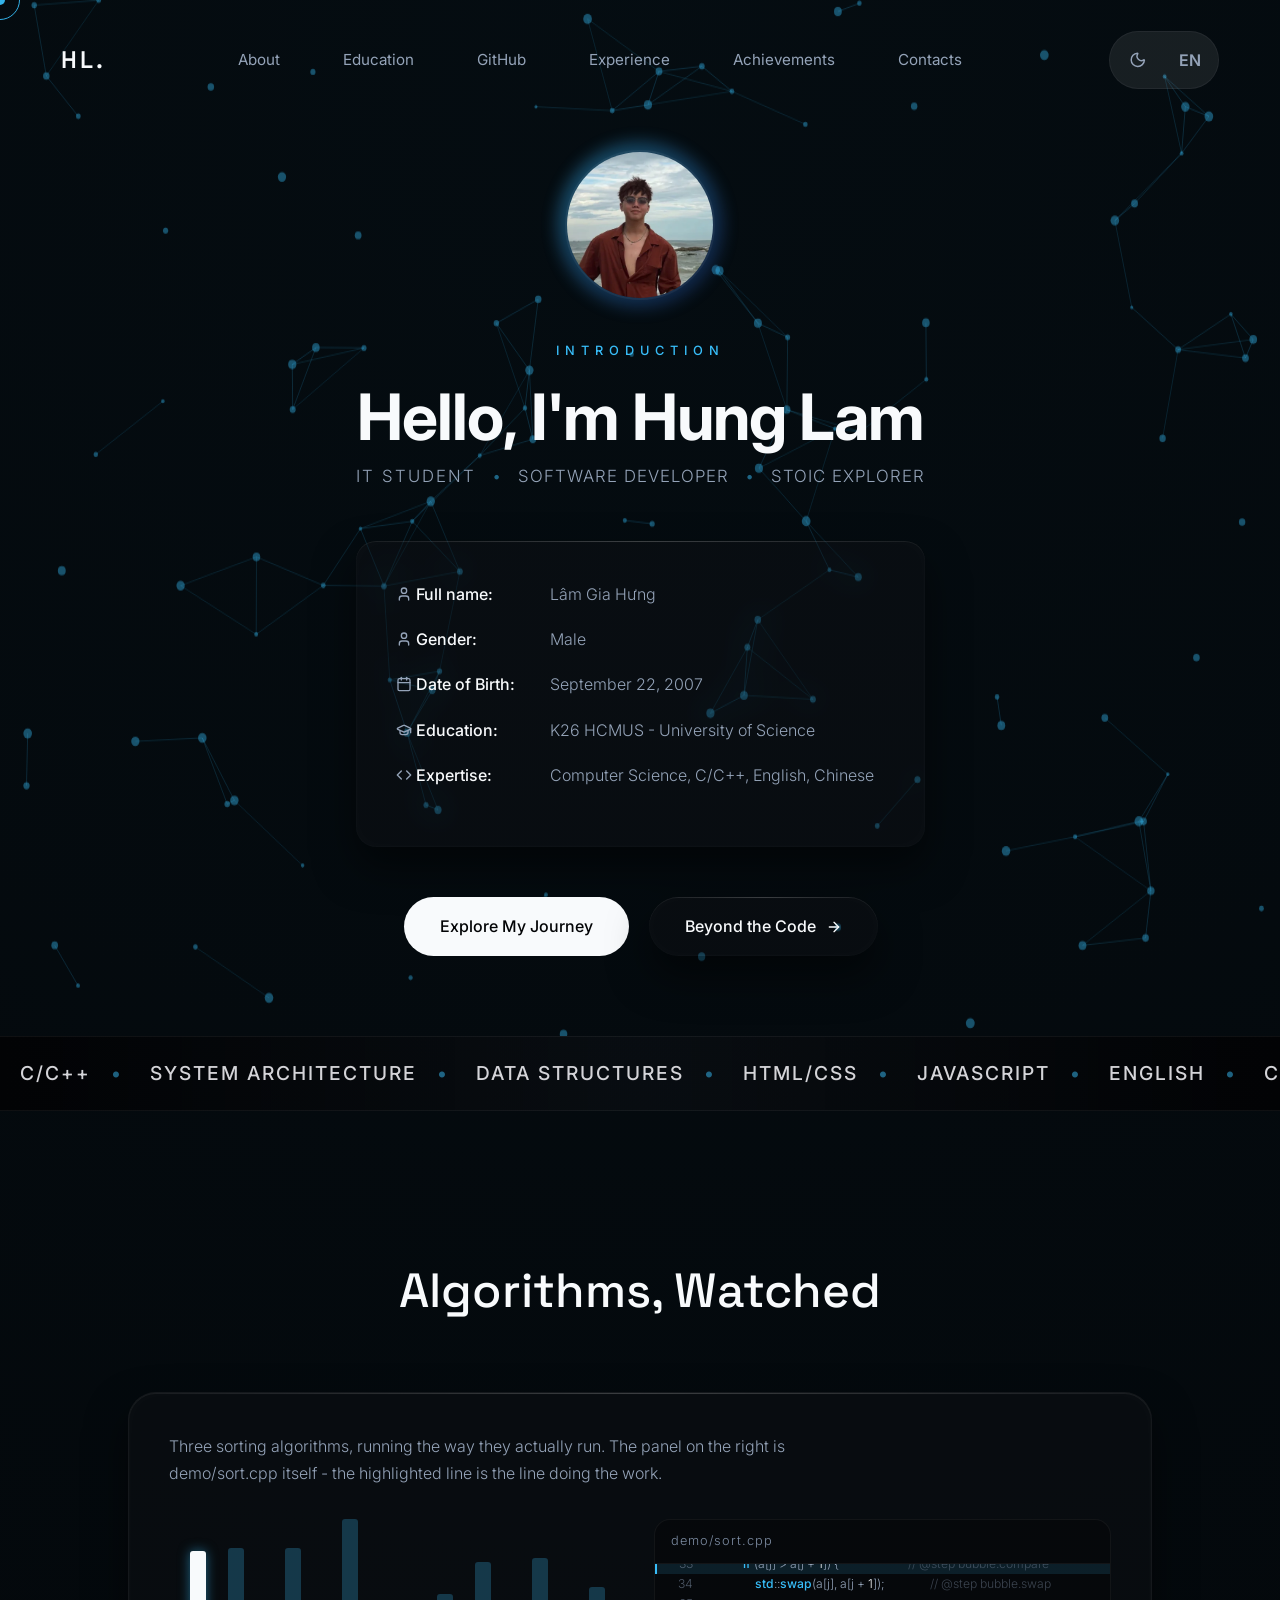
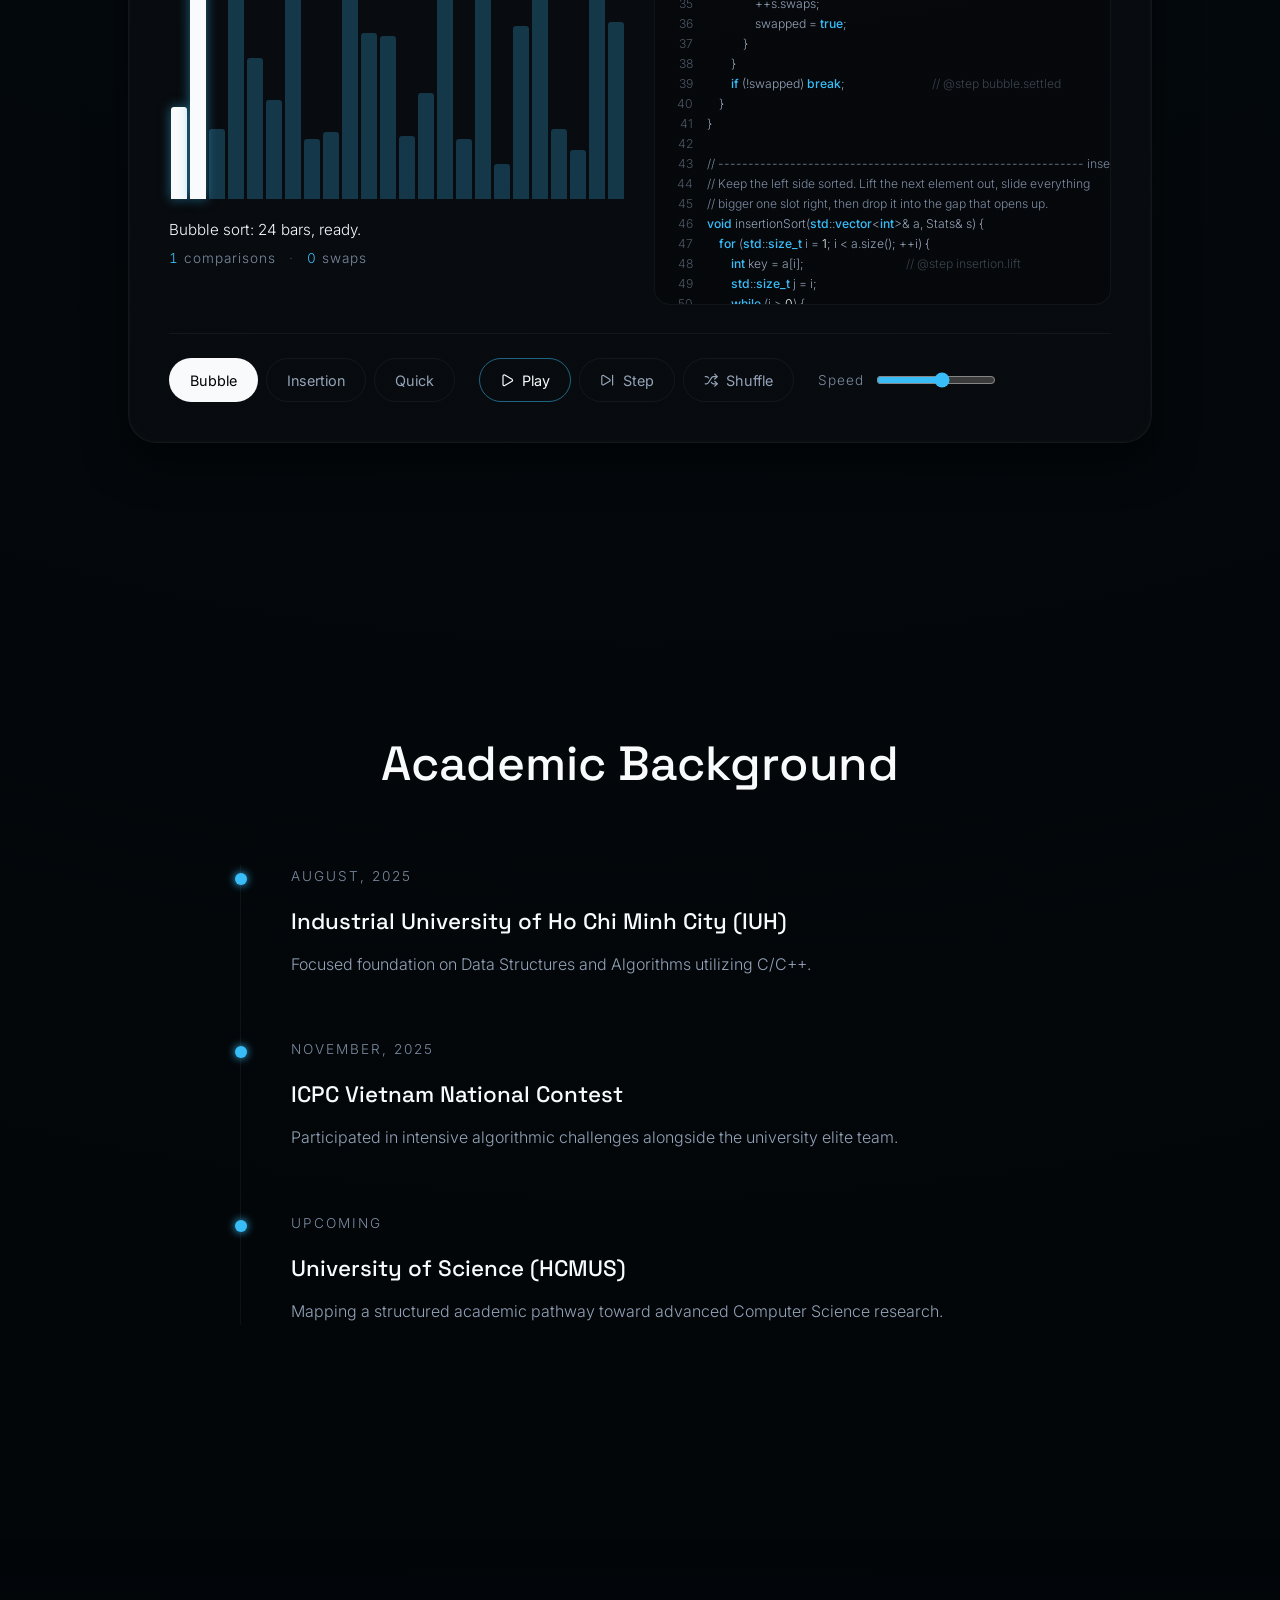
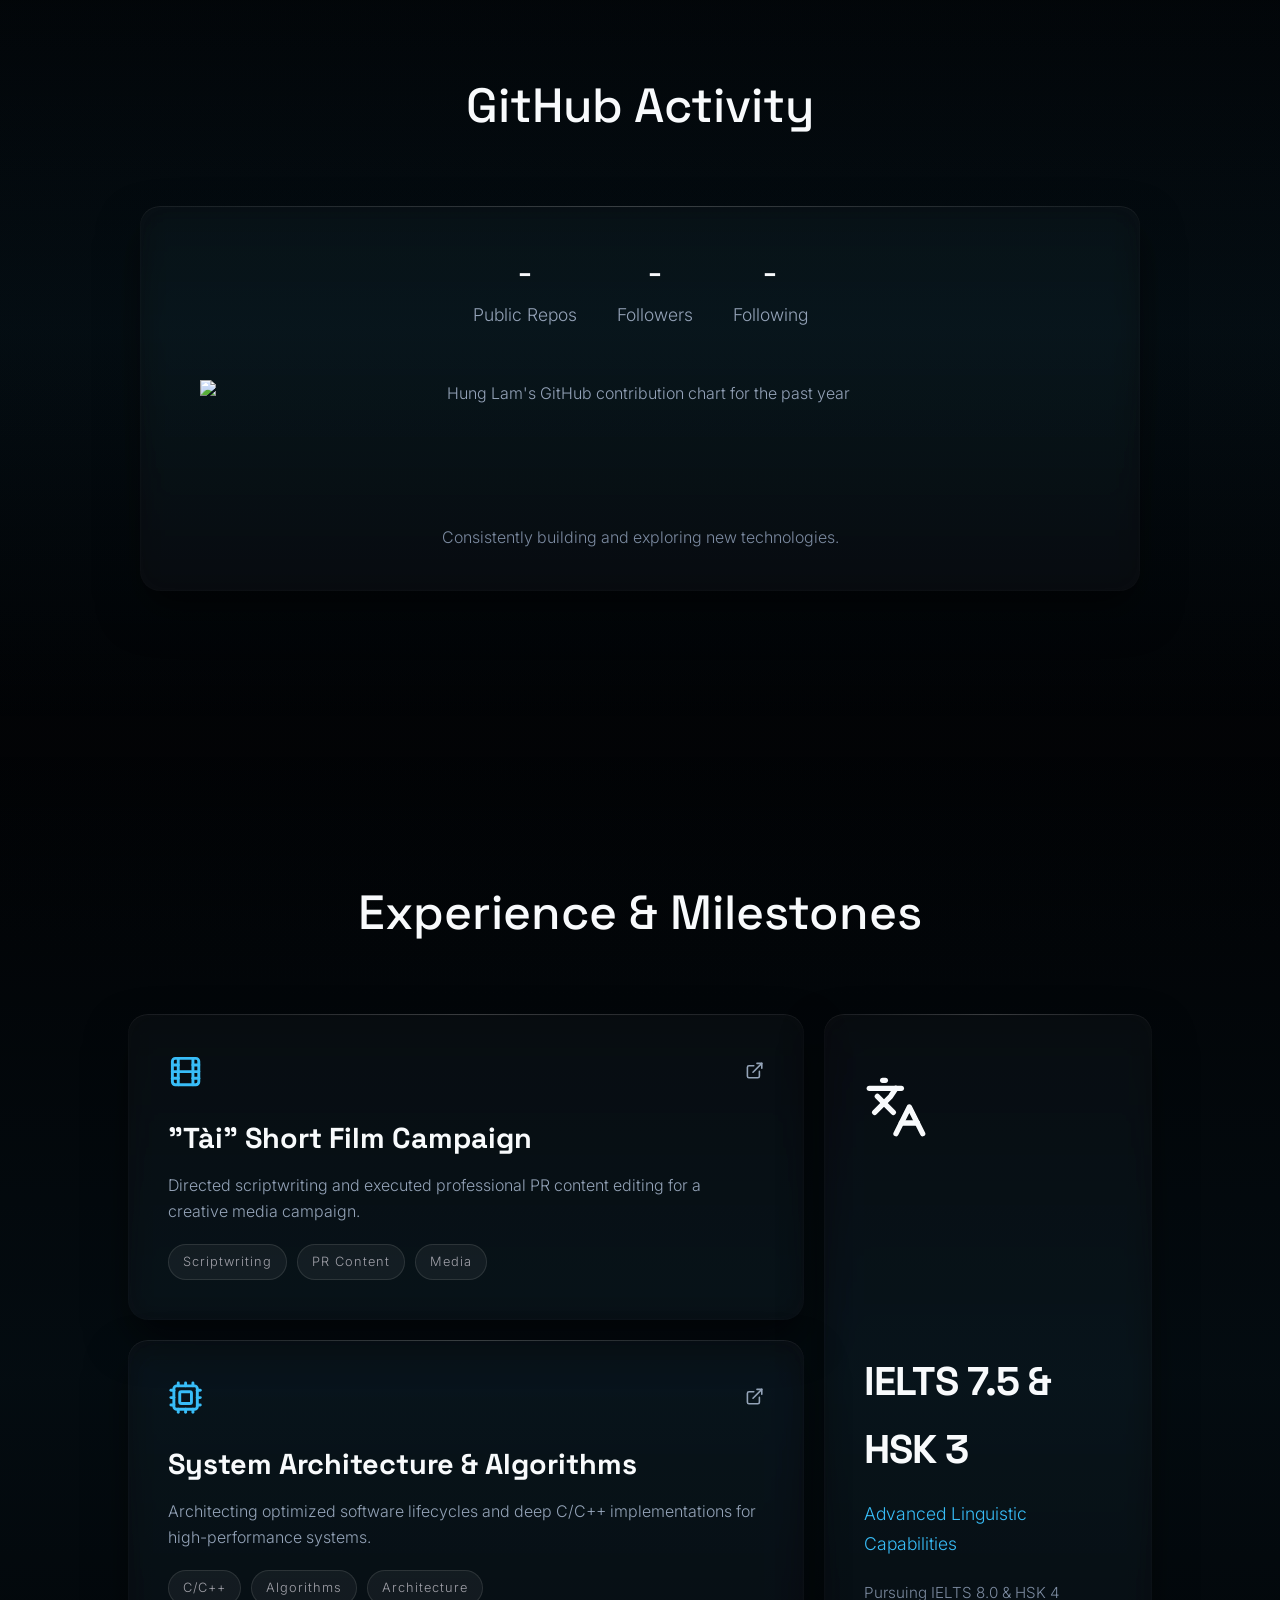
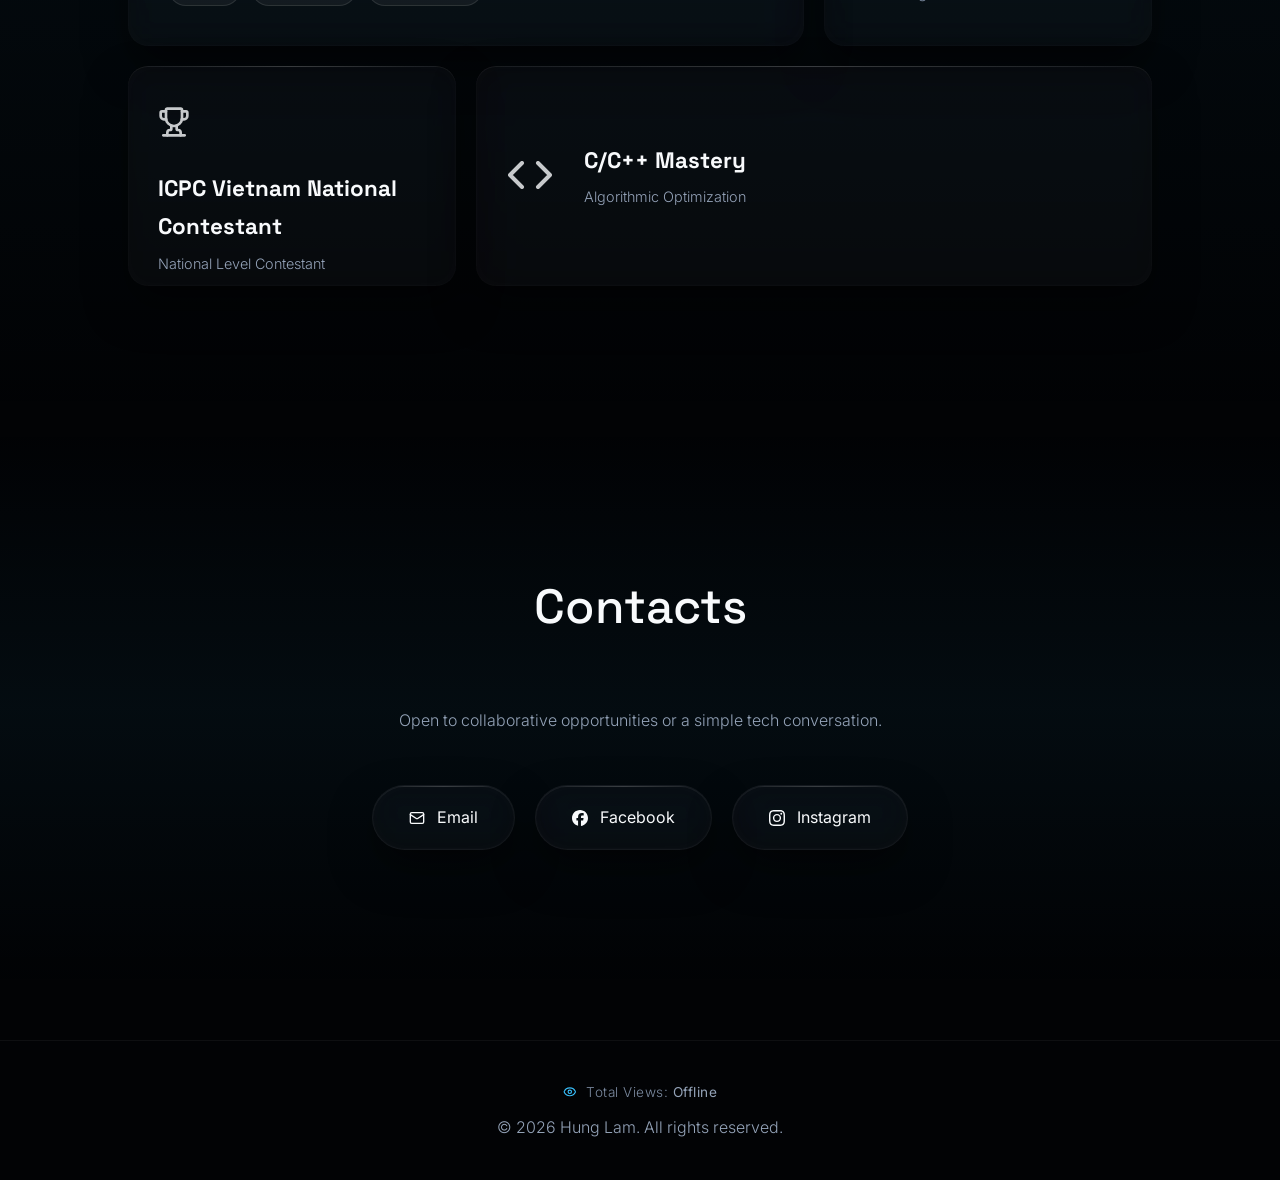
==== commit 298334ef: "fix: Details & Motion caption on mobile, theme class on root, name in crawlable HTML Details & Motio" ====
--- a/index.html
+++ b/index.html
@@ -3,10 +3,13 @@
 <head>
     <meta charset="UTF-8">
     <meta name="viewport" content="width=device-width, initial-scale=1.0">
-    <title>Hung Lam | Premium Portfolio</title>
-    
-    <!-- SEO & Open Graph Meta Tags -->
-    <meta name="description" content="Hung Lam - Software Developer & IT Student. Exploring System Architecture, C/C++ and Aesthetic Web Design.">
+    <title>Lâm Gia Hưng (Hung Lam) | IT Student &amp; Developer</title>
+
+    <!-- SEO & Open Graph Meta Tags.
+         The name is spelled out with diacritics here and in the body copy:
+         the translation layer is client-side, so a crawler only ever sees the
+         English default and would otherwise never encounter "Lâm Gia Hưng". -->
+    <meta name="description" content="Lâm Gia Hưng (Hung Lam) - IT student and software developer in Ho Chi Minh City. C/C++, data structures and algorithms, ICPC Vietnam national contestant.">
     <meta name="theme-color" content="#020305" media="(prefers-color-scheme: dark)">
     <meta name="theme-color" content="#efece7" media="(prefers-color-scheme: light)">
     <link rel="canonical" href="https://hunglam.dev/">
@@ -147,6 +150,7 @@
                 
                 <div class="personal-info-card glass-panel scroll-animate" style="--delay: 0.3s">
                     <ul>
+                        <li><svg class="icon" aria-hidden="true"><use href="/icons.svg#icon-user"/></svg> <strong data-i18n="info_name">Full name:</strong> <span data-i18n="info_name_val">Lâm Gia Hưng</span></li>
                         <li><svg class="icon" aria-hidden="true"><use href="/icons.svg#icon-user"/></svg> <strong data-i18n="info_gender">Gender:</strong> <span data-i18n="info_gender_val">Male</span></li>
                         <li><svg class="icon" aria-hidden="true"><use href="/icons.svg#icon-calendar"/></svg> <strong data-i18n="info_dob">Date of Birth:</strong> <span data-i18n="info_dob_val">September 22, 2007</span></li>
                         <li><svg class="icon" aria-hidden="true"><use href="/icons.svg#icon-graduation"/></svg> <strong data-i18n="info_edu">Education:</strong> <span data-i18n="info_edu_val">K26 HCMUS - University of Science</span></li>
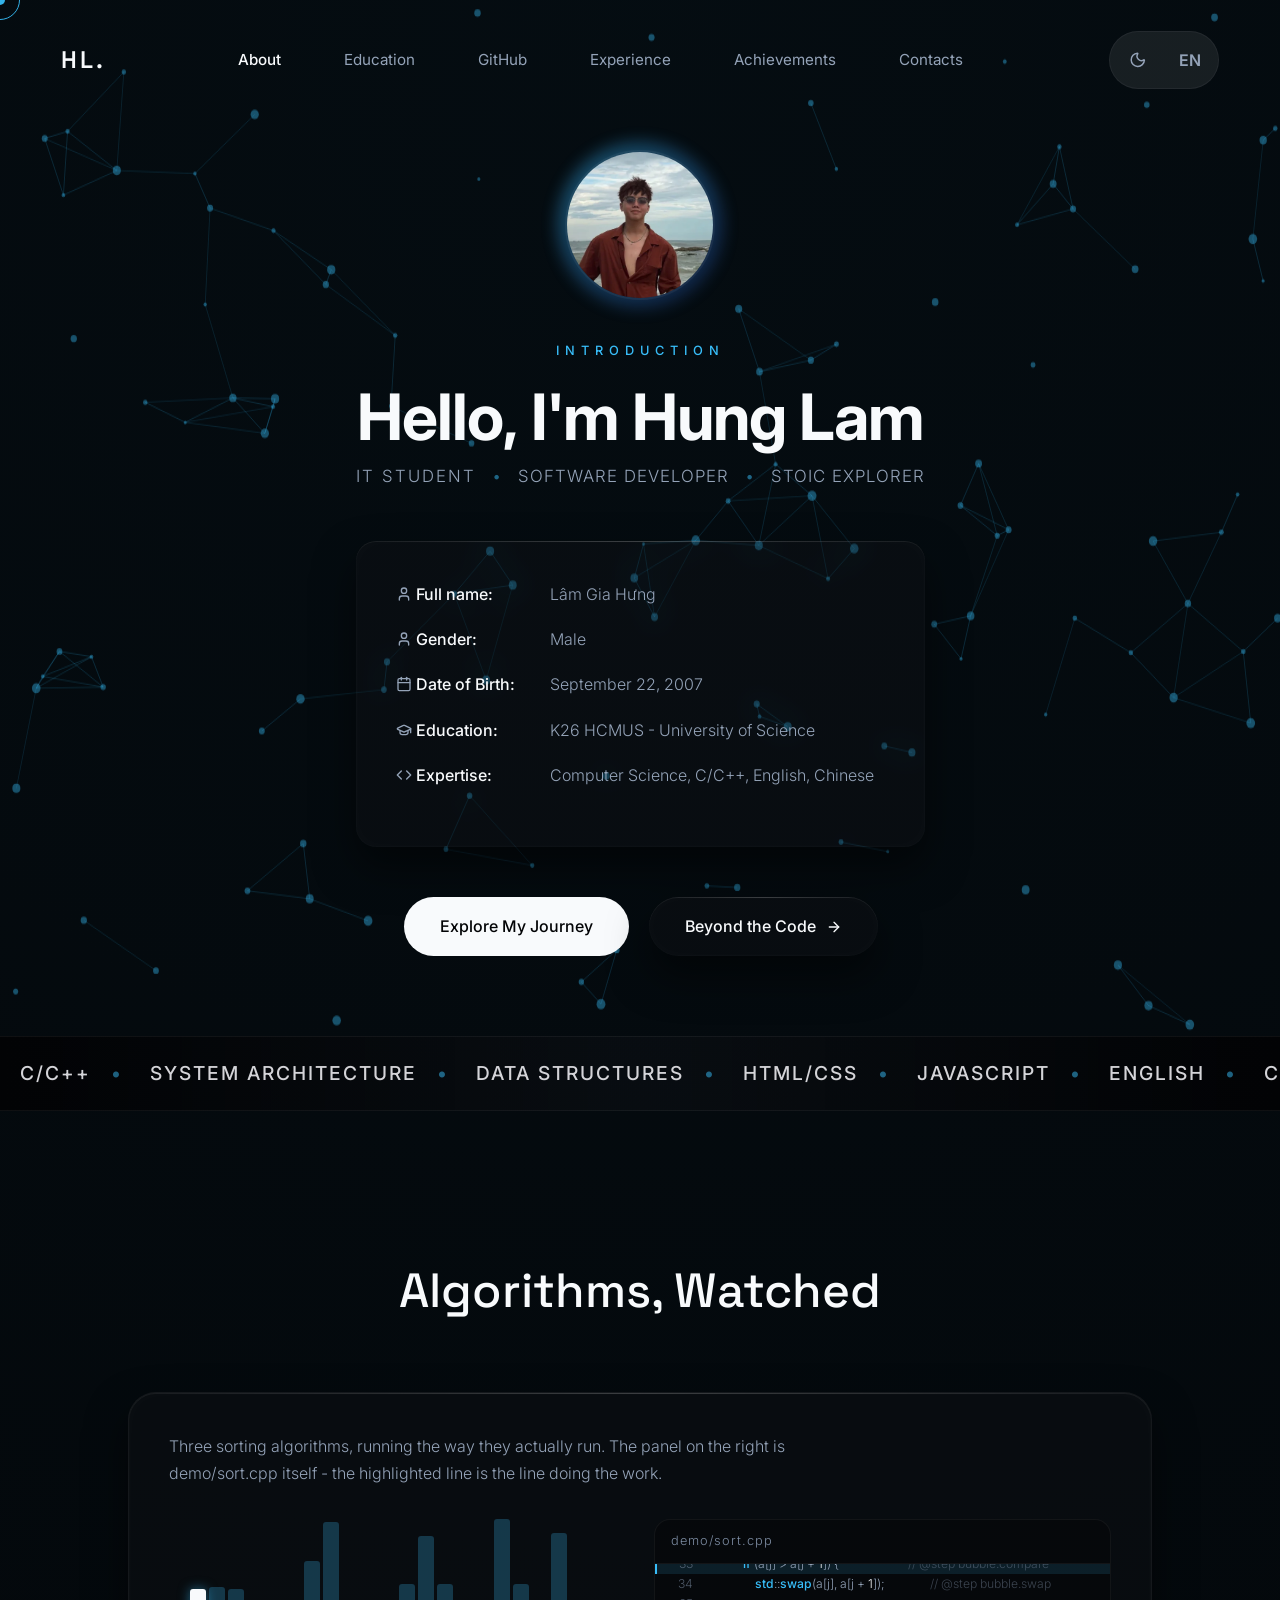
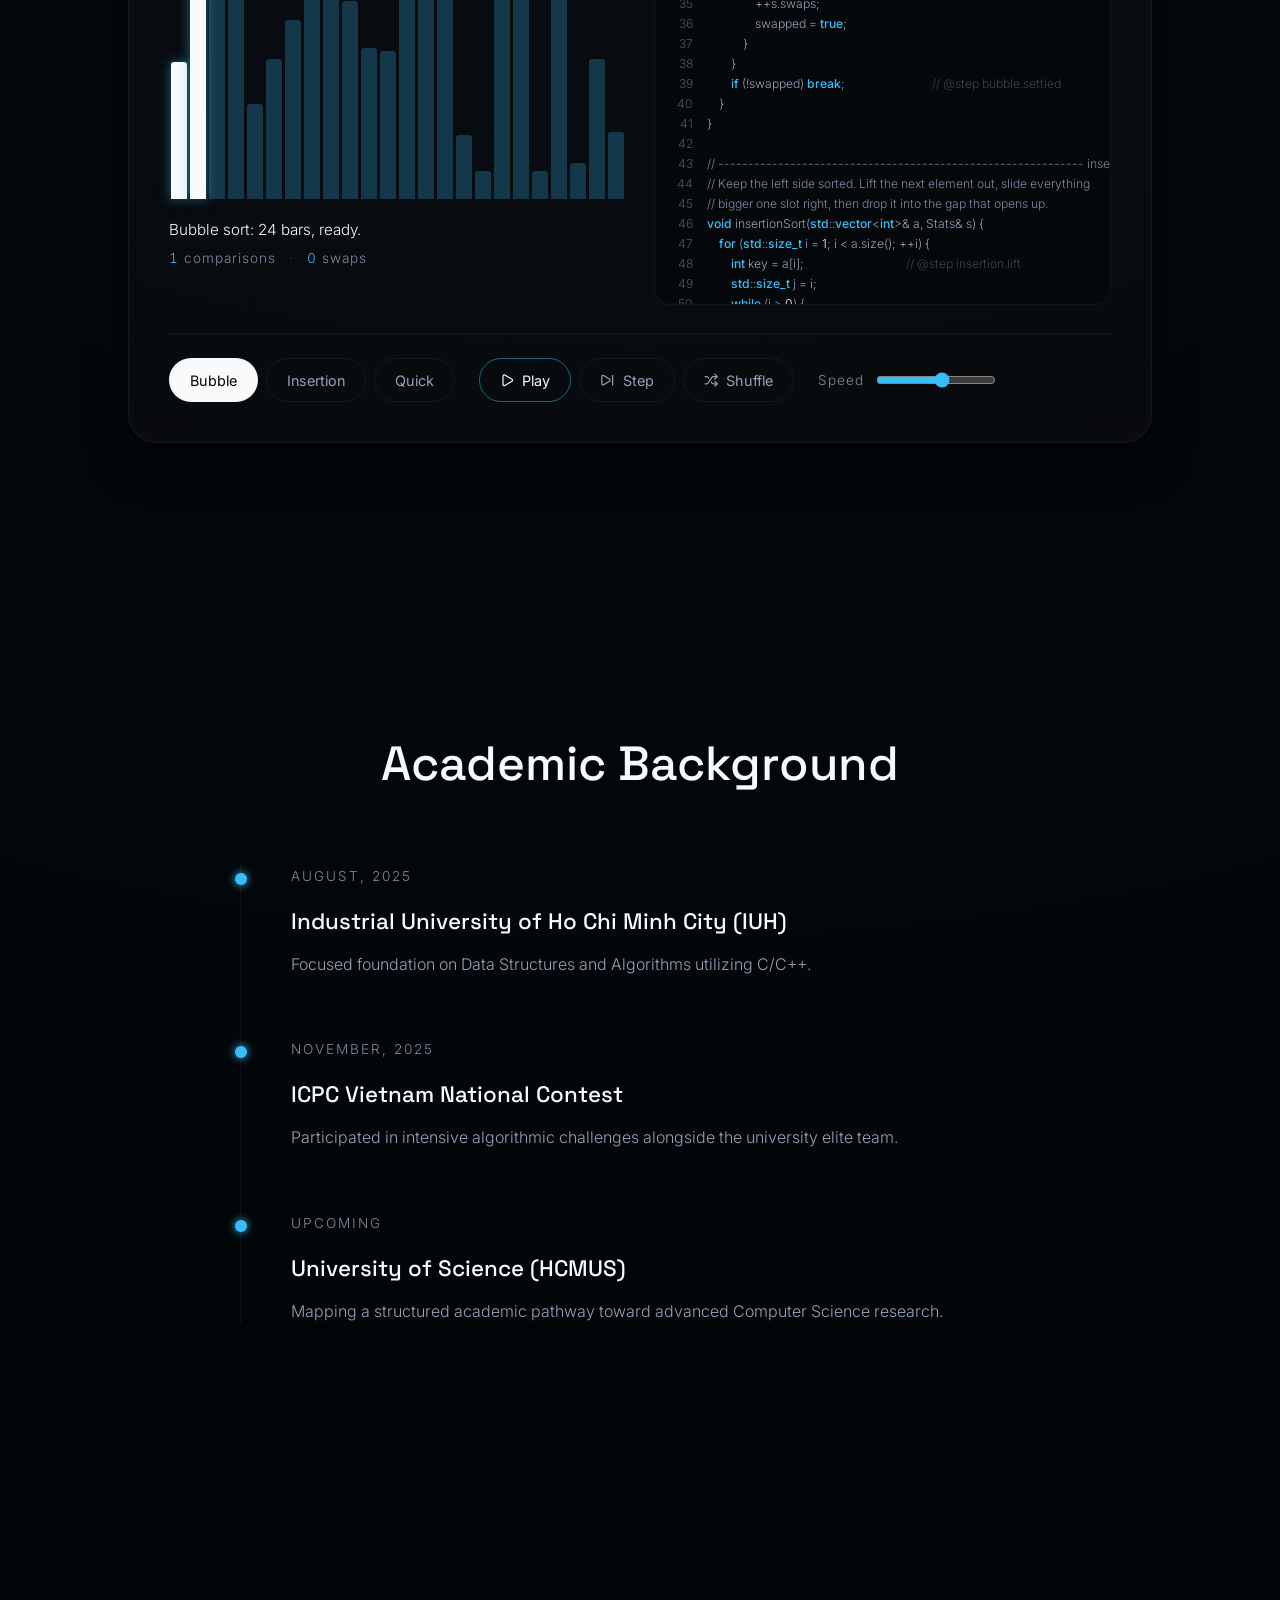
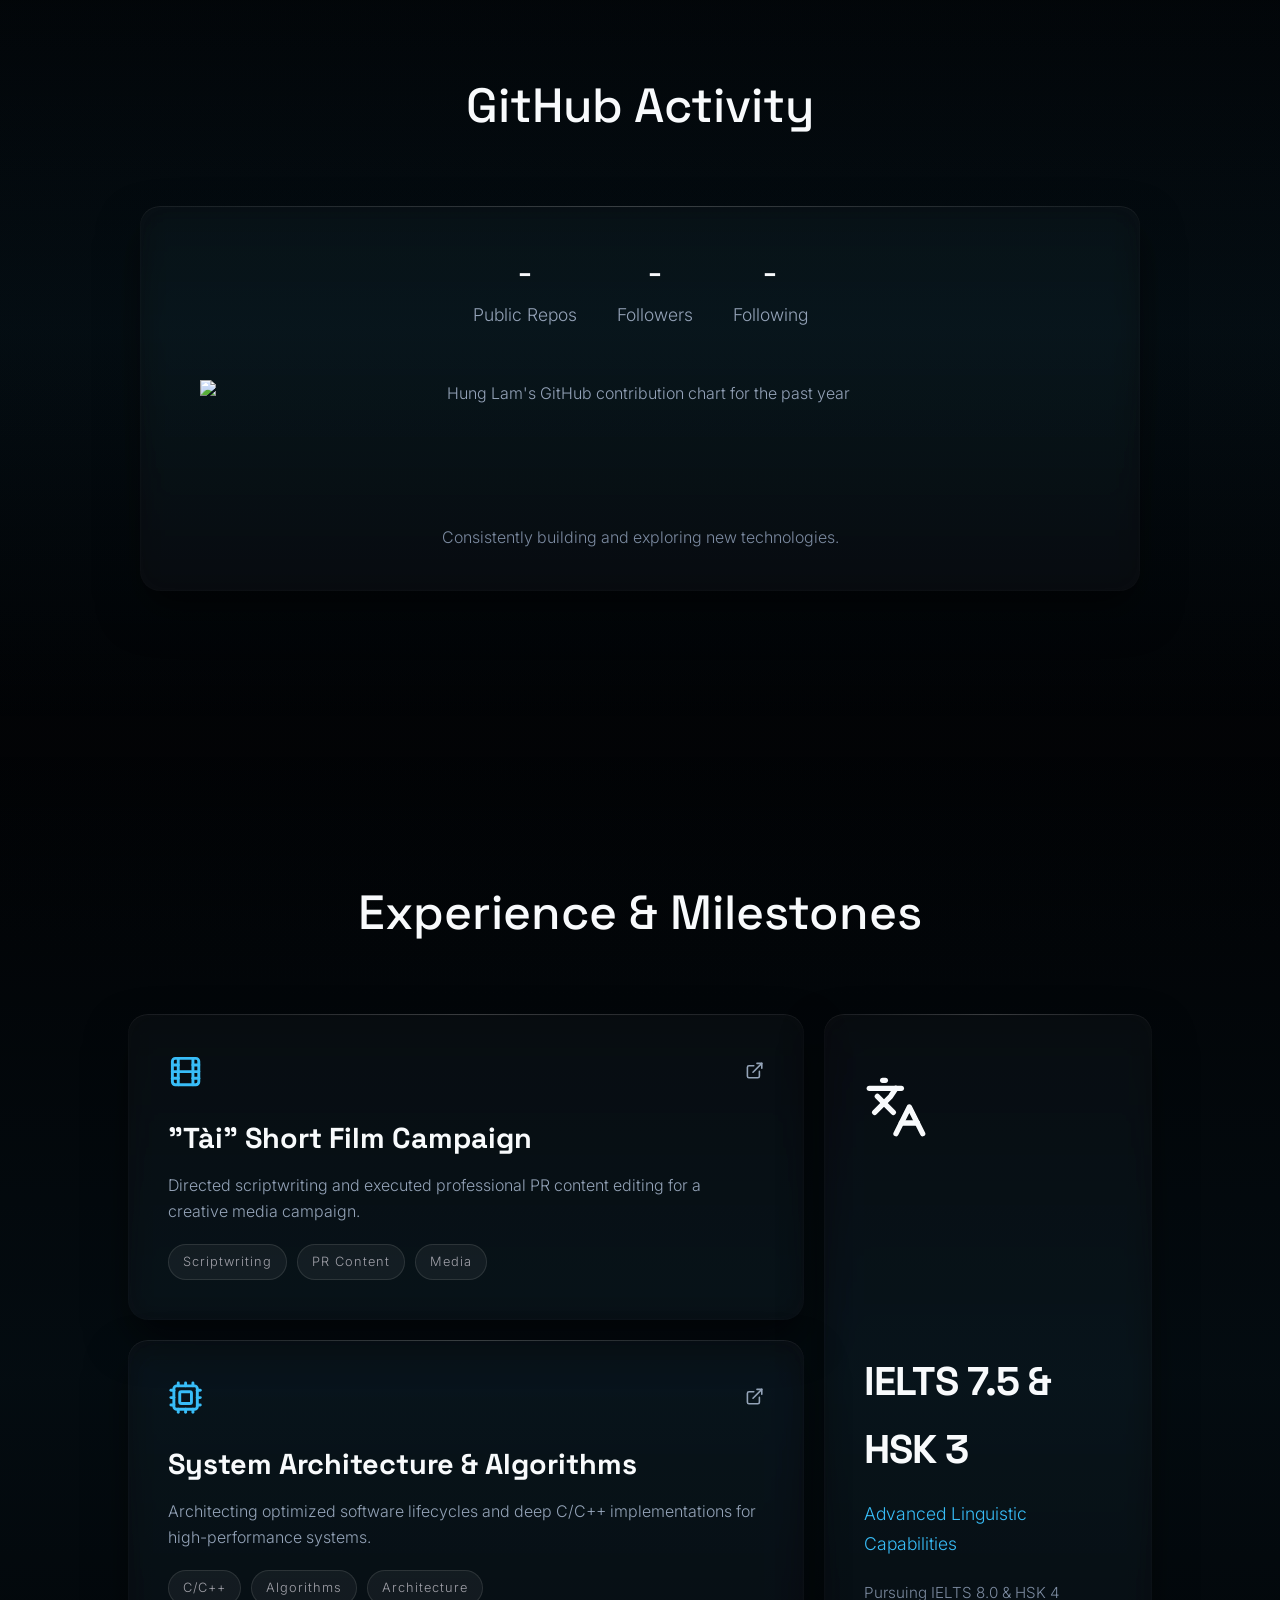
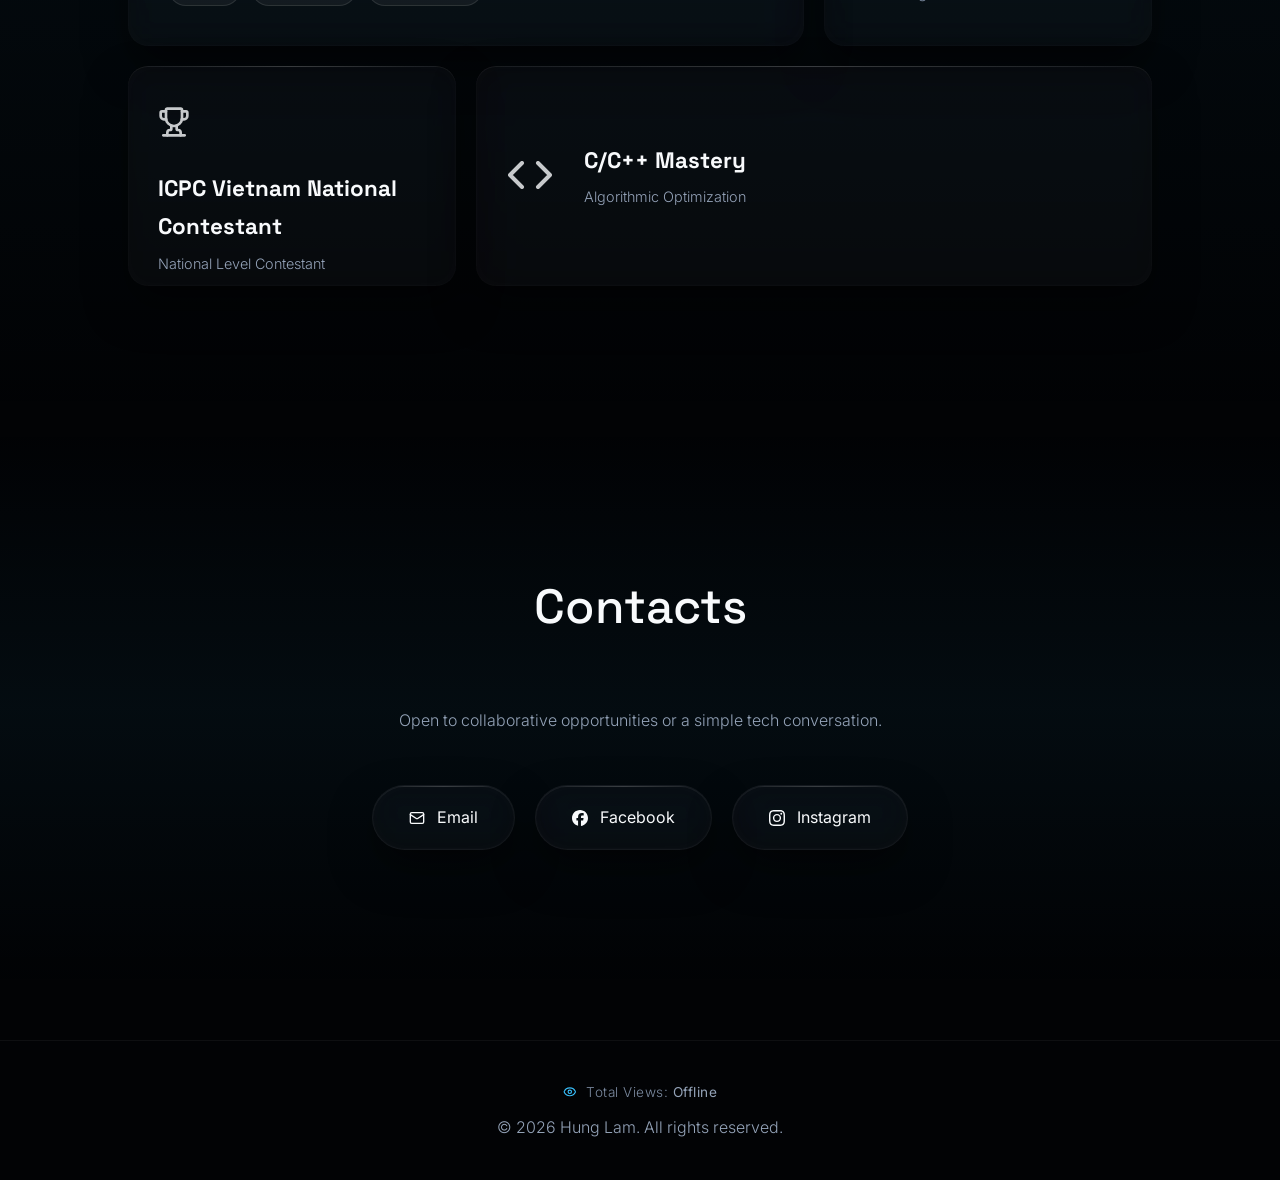
==== commit ff26f4c4: "fix: point every canonical URL at the live domain, hunglam.id.vn The site is served at https://www.h" ====
--- a/index.html
+++ b/index.html
@@ -10,13 +10,14 @@
          the translation layer is client-side, so a crawler only ever sees the
          English default and would otherwise never encounter "Lâm Gia Hưng". -->
     <meta name="description" content="Lâm Gia Hưng (Hung Lam) - IT student and software developer in Ho Chi Minh City. C/C++, data structures and algorithms, ICPC Vietnam national contestant.">
+    <meta name="author" content="Lâm Gia Hưng">
     <meta name="theme-color" content="#020305" media="(prefers-color-scheme: dark)">
     <meta name="theme-color" content="#efece7" media="(prefers-color-scheme: light)">
-    <link rel="canonical" href="https://hunglam.dev/">
+    <link rel="canonical" href="https://www.hunglam.id.vn/">
     <meta property="og:title" content="Hung Lam | Premium Portfolio">
     <meta property="og:description" content="Software Developer & IT Student. Exploring System Architecture, C/C++ and Aesthetic Web Design.">
-    <meta property="og:image" content="https://hunglam.dev/hunglam-og.jpg">
-    <meta property="og:url" content="https://hunglam.dev/">
+    <meta property="og:image" content="https://www.hunglam.id.vn/hunglam-og.jpg">
+    <meta property="og:url" content="https://www.hunglam.id.vn/">
     <meta property="og:type" content="website">
     <meta name="twitter:card" content="summary_large_image">
 
@@ -44,11 +45,11 @@
       "@graph": [
         {
           "@type": "Person",
-          "@id": "https://hunglam.dev/#person",
+          "@id": "https://www.hunglam.id.vn/#person",
           "name": "Lâm Gia Hưng",
           "alternateName": ["Hưng Lâm", "Hung Lam", "Lam Gia Hung"],
-          "url": "https://hunglam.dev/",
-          "image": "https://hunglam.dev/hunglam-og.jpg",
+          "url": "https://www.hunglam.id.vn/",
+          "image": "https://www.hunglam.id.vn/hunglam-og.jpg",
           "birthDate": "2007-09-22",
           "jobTitle": "Information Technology Student",
           "description": "IT student and software developer working in C/C++, data structures and algorithms.",
@@ -73,12 +74,12 @@
         },
         {
           "@type": "WebSite",
-          "@id": "https://hunglam.dev/#website",
-          "url": "https://hunglam.dev/",
+          "@id": "https://www.hunglam.id.vn/#website",
+          "url": "https://www.hunglam.id.vn/",
           "name": "Hung Lam | Portfolio",
           "inLanguage": ["en", "vi"],
-          "about": { "@id": "https://hunglam.dev/#person" },
-          "publisher": { "@id": "https://hunglam.dev/#person" }
+          "about": { "@id": "https://www.hunglam.id.vn/#person" },
+          "publisher": { "@id": "https://www.hunglam.id.vn/#person" }
         }
       ]
     }
--- a/style.css
+++ b/style.css
@@ -321,9 +321,13 @@
     }
 }
 
-/* --- SKIP LINK --- */
+/* --- SKIP LINK ---
+   fixed, not absolute: anchored to <body> it followed the body box, and on
+   about.html the editorial board's 150px top margin collapses through and
+   pushes that box down, which left the link parked in plain sight. Fixed also
+   means it still reaches the viewport when the page is already scrolled. */
 .skip-link {
-    position: absolute;
+    position: fixed;
     left: 50%;
     top: 0;
     transform: translate(-50%, -120%);
@@ -336,7 +340,9 @@
     border-radius: 0 0 12px 12px;
     transition: transform 0.2s ease;
 }
-.skip-link:focus-visible {
+/* :focus, not :focus-visible - a skip link has to appear for any way of
+   reaching it, and :focus-visible is a browser heuristic that can decline */
+.skip-link:focus {
     transform: translate(-50%, 0);
     outline-offset: 2px;
 }
